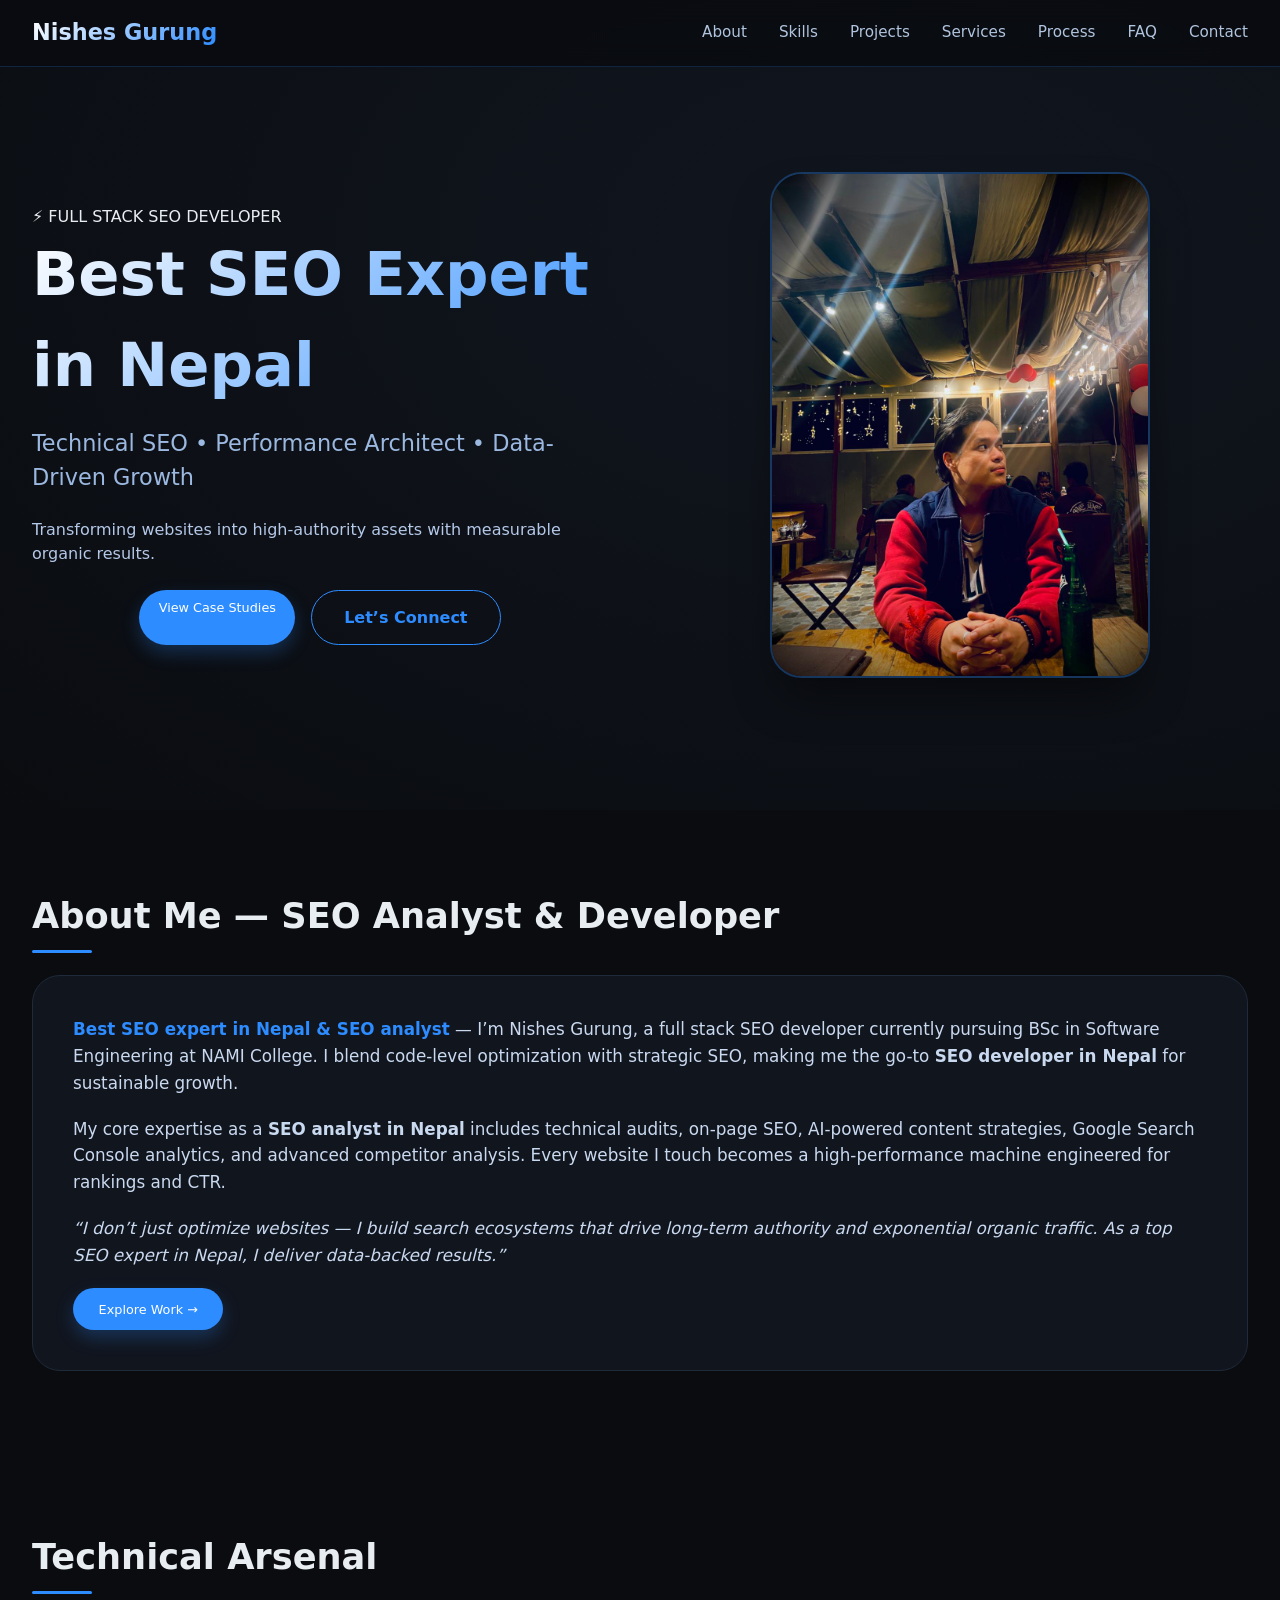
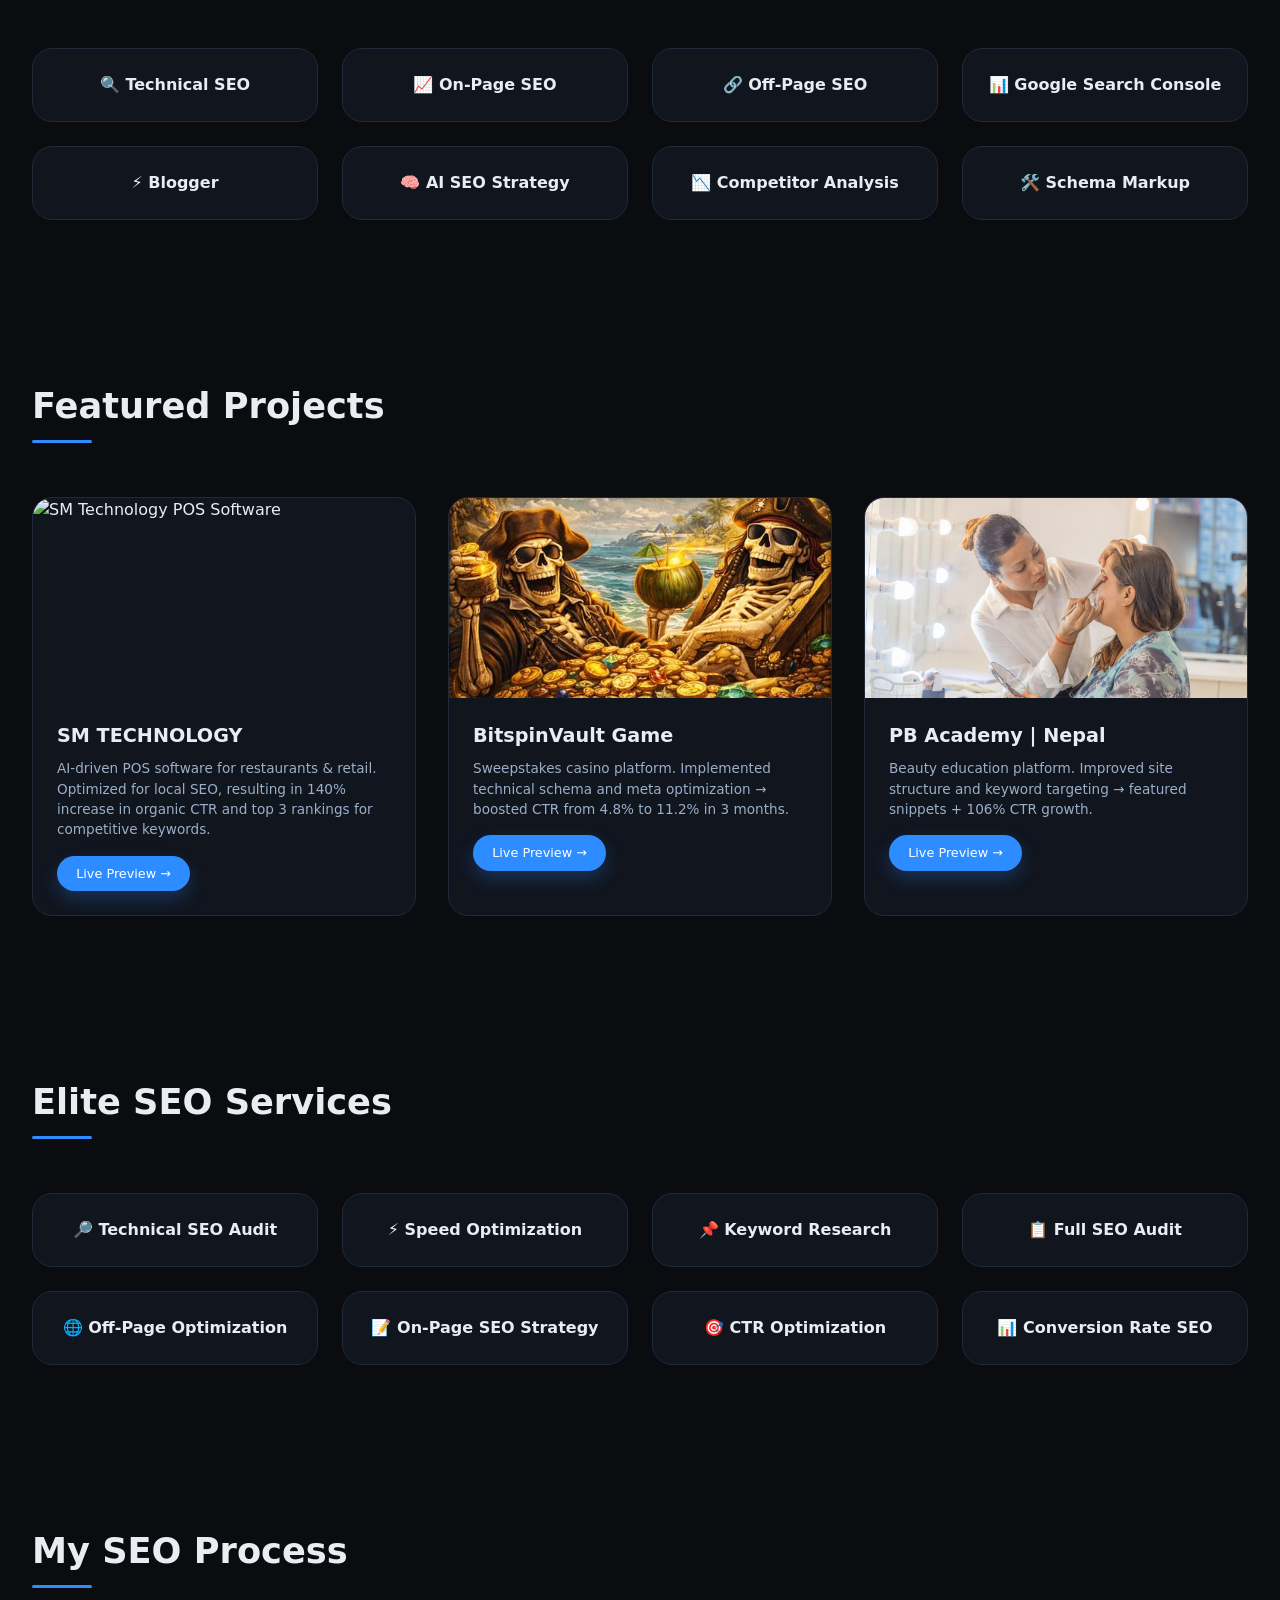
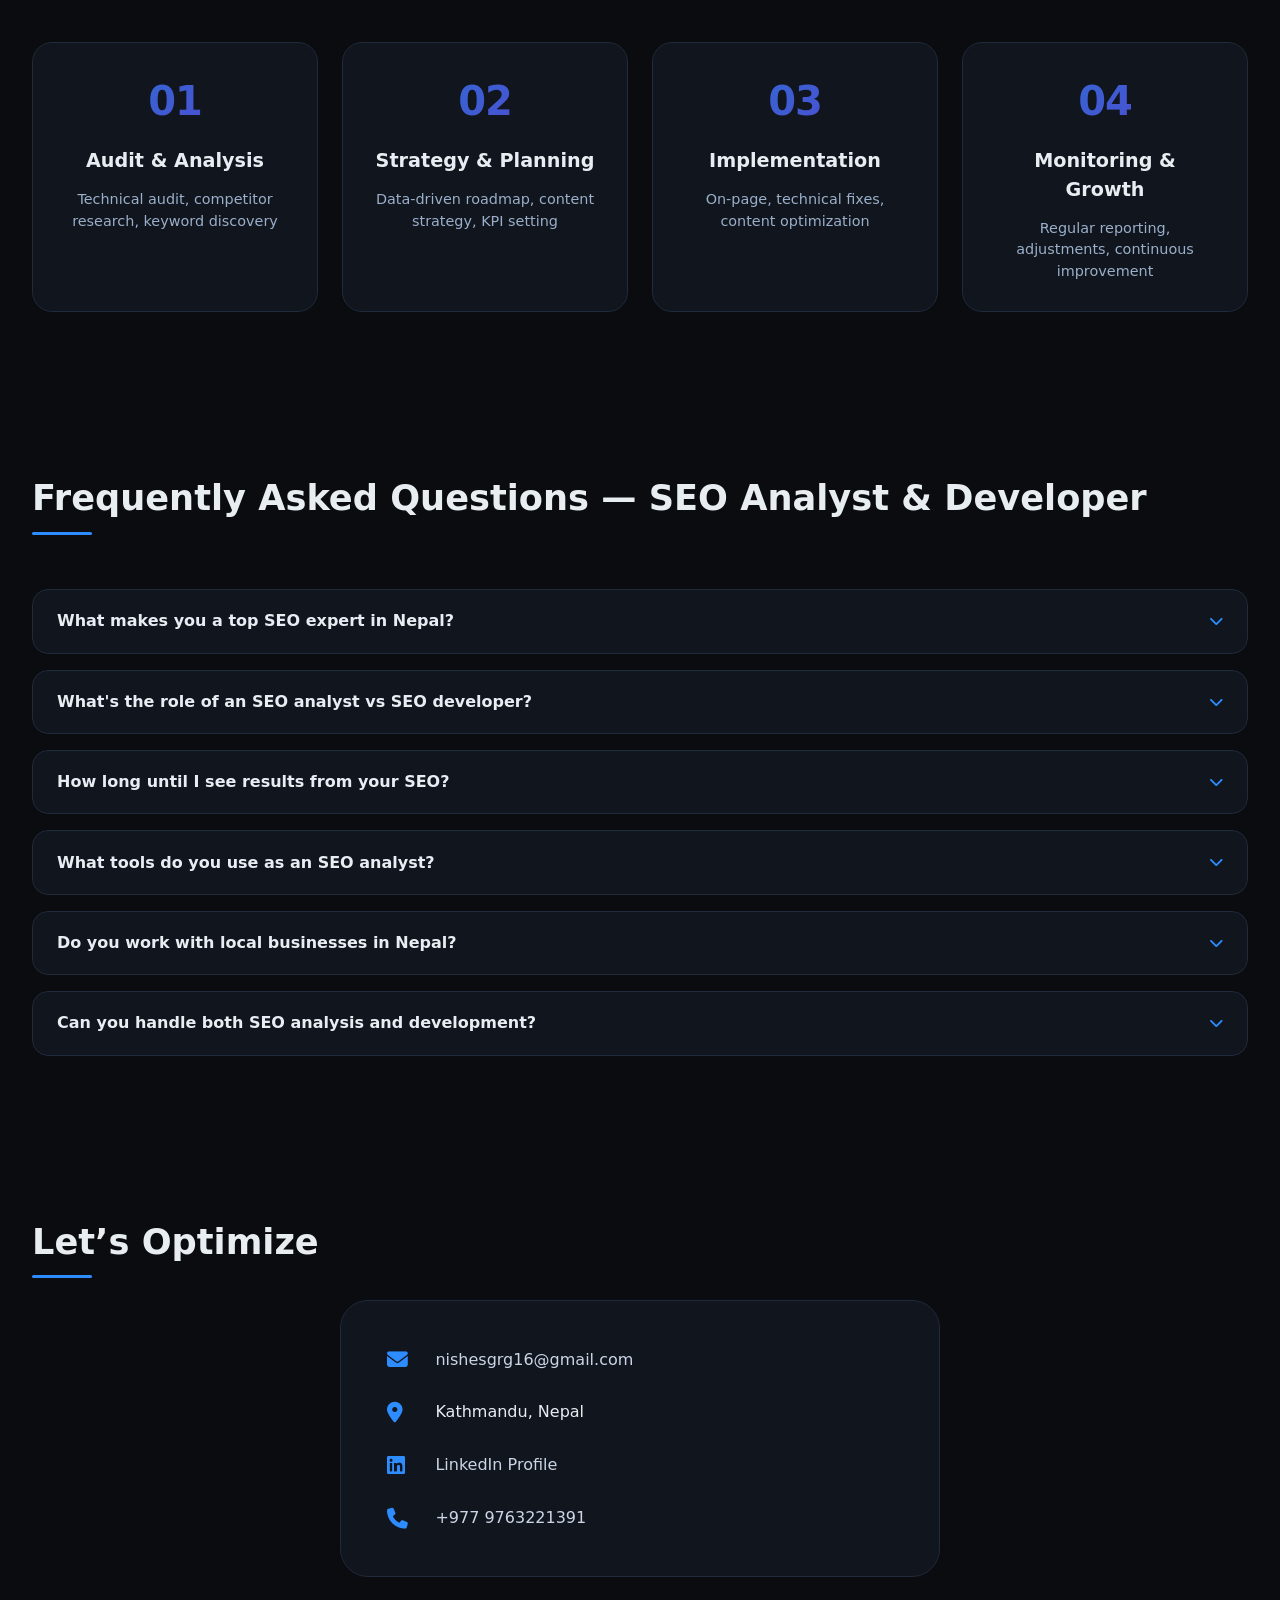
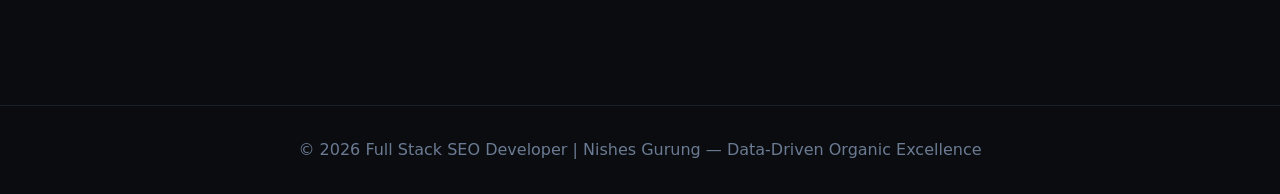
==== index.html @ c7048edd "changes done:" ====
<!DOCTYPE html>
<html lang="en">

<head>
    <meta charset="UTF-8">
    <meta name="viewport" content="width=device-width, initial-scale=1.0">

    <title>Full Stack SEO Developer | Portfolio</title>
    <meta name="description"
        content="Full Stack SEO Developer portfolio showcasing projects, SEO case studies, and web development skills.">
    <meta name="keywords"
        content="SEO developer, full stack developer, SEO portfolio, web developer Nepal, technical SEO">

    <!-- Open Graph -->
    <meta property="og:title" content="Full Stack SEO Developer Portfolio">
    <meta property="og:description" content="SEO optimized developer portfolio with projects and case studies">
    <meta property="og:type" content="website">
    <link rel="stylesheet" href="style.css">
    <link rel="stylesheet" href="https://cdnjs.cloudflare.com/ajax/libs/font-awesome/6.5.0/css/all.min.css">
    <script src="script.js"></script>

<body>

    <nav class="navbar">
        <div class="nav-container">
            <div class="nav-logo">
                <a href="#home">Nishes Gurung</a>
            </div>
            <div class="nav-menu">
                <a href="#about">About</a>
                <a href="#skills">Skills</a>
                <a href="#projects">Projects</a>
                <a href="#services">Services</a>
                <a href="#process">Process</a>
                <a href="#faq">FAQ</a>
                <a href="#contact">Contact</a>
            </div>
            <div class="nav-toggle">
                <i class="fas fa-bars"></i>
            </div>
        </div>
    </nav>

    <!-- Hero -->
    <section id="home" class="hero">
        <div class="hero-container">
            <div class="hero-content">
                <div class="hero-badge">⚡ FULL STACK SEO DEVELOPER</div>
                <h1>Best SEO Expert in Nepal</h1>
                <div class="highlight">Technical SEO • Performance Architect • Data-Driven Growth</div>
                <p style="max-width: 600px; margin: 1rem auto; color:#B4C8E8;">Transforming websites into high-authority
                    assets with measurable organic results.</p>
                <div class="btn-group">
                    <a href="#projects" class="btn-primary">View Case Studies</a>
                    <a href="#contact" class="btn-outline">Let’s Connect</a>
                </div>
            </div>
            <div class="hero-image">
                <img src="images/profile.jpeg" alt="Nishes Gurung - SEO Expert Nepal"
                    onerror="this.src='https://placehold.co/500x600/1E2A3A/2D8CFF?text=Nishes+Gurung&font=montserrat'">
            </div>
        </div>
    </section>

    <!-- About: strategic keyword placement -->
    <section id="about" class="section">
        <h2 class="section-title">About Me — SEO Analyst & Developer</h2>
        <div class="about-grid">
            <div class="about-text"><strong style="color:#2D8CFF;">Best SEO expert in Nepal & SEO analyst</strong> — I’m
                Nishes Gurung, a full stack SEO developer currently pursuing BSc in Software Engineering at NAMI
                College. I blend code-level optimization with strategic SEO, making me the go-to <strong>SEO developer
                    in Nepal</strong> for sustainable growth.</div>
            <div class="about-text">My core expertise as a <strong>SEO analyst in Nepal</strong> includes technical
                audits, on-page SEO, AI-powered content strategies, Google Search Console analytics, and advanced
                competitor analysis. Every website I touch becomes a high‑performance machine engineered for rankings
                and CTR.</div>
            <div class="about-text"><i>“I don’t just optimize websites — I build search ecosystems that drive long‑term
                    authority and exponential organic traffic. As a top SEO expert in Nepal, I deliver data-backed
                    results.”</i></div>
            <div><a href="#projects" class="btn-primary" style="padding:0.7rem 1.6rem;">Explore Work →</a></div>
        </div>
    </section>

    <!-- Skills -->
    <section id="skills" class="section">
        <h2 class="section-title">Technical Arsenal</h2>
        <div class="skills-grid">
            <div class="skill-card">🔍 Technical SEO</div>
            <div class="skill-card">📈 On-Page SEO</div>
            <div class="skill-card">🔗 Off-Page SEO</div>
            <div class="skill-card">📊 Google Search Console</div>
            <div class="skill-card">⚡ Blogger</div>
            <div class="skill-card">🧠 AI SEO Strategy</div>
            <div class="skill-card">📉 Competitor Analysis</div>
            <div class="skill-card">🛠️ Schema Markup</div>
        </div>
    </section>

    <!-- Projects -->
    <section id="projects" class="section">
        <h2 class="section-title">Featured Projects</h2>
        <div class="projects-grid">
            <div class="project-card">
                <div class="project-img">
                    <img src="images/smtech.jpg" alt="SM Technology POS Software">
                </div>
                <div class="project-content">
                    <h3>SM TECHNOLOGY</h3>
                    <p>AI-driven POS software for restaurants & retail. Optimized for local SEO, resulting in 140%
                        increase in organic CTR and top 3 rankings for competitive keywords.</p>
                    <a href="https://www.smtechme.com/" class="btn-primary"
                        style="padding:0.5rem 1.2rem; font-size:0.8rem;">Live Preview →</a>
                </div>
            </div>

            <div class="project-card">
                <div class="project-img">
                    <img src="images/bitspin.jpg" alt="BitspinVault Game Platform">
                </div>
                <div class="project-content">
                    <h3>BitspinVault Game</h3>
                    <p>Sweepstakes casino platform. Implemented technical schema and meta optimization → boosted CTR
                        from 4.8% to 11.2% in 3 months.</p>
                    <a href="https://www.bitspinvault.com/" class="btn-primary"
                        style="padding:0.5rem 1.2rem; font-size:0.8rem;">Live Preview →</a>
                </div>
            </div>

            <div class="project-card">
                <div class="project-img">
                    <img src="images/pbacademy.jpg" alt="PB Academy Nepal">
                </div>
                <div class="project-content">
                    <h3>PB Academy | Nepal</h3>
                    <p>Beauty education platform. Improved site structure and keyword targeting → featured snippets +
                        106% CTR growth.</p>
                    <a href="https://pbacademy.com.np/" class="btn-primary" style="padding:0.5rem 1.2rem; font-size:0.8rem;">Live Preview →</a>
                </div>
            </div>
        </div>
    </section>

    <!-- Services -->
    <section id="services" class="section">
        <h2 class="section-title">Elite SEO Services</h2>
        <div class="services-grid">
            <div class="service-card">🔎 Technical SEO Audit</div>
            <div class="service-card">⚡ Speed Optimization</div>
            <div class="service-card">📌 Keyword Research</div>
            <div class="service-card">📋 Full SEO Audit</div>
            <div class="service-card">🌐 Off-Page Optimization</div>
            <div class="service-card">📝 On-Page SEO Strategy</div>
            <div class="service-card">🎯 CTR Optimization</div>
            <div class="service-card">📊 Conversion Rate SEO</div>
        </div>
    </section>

    <!-- ========== CTR SECTION (Professional Highlight) ========== -->
    <section id="process" class="section">
        <h2 class="section-title">My SEO Process</h2>
        <div class="process-steps">
            <div class="step">
                <div class="step-number">01</div>
                <h3>Audit & Analysis</h3>
                <p>Technical audit, competitor research, keyword discovery</p>
            </div>
            <div class="step">
                <div class="step-number">02</div>
                <h3>Strategy & Planning</h3>
                <p>Data-driven roadmap, content strategy, KPI setting</p>
            </div>
            <div class="step">
                <div class="step-number">03</div>
                <h3>Implementation</h3>
                <p>On-page, technical fixes, content optimization</p>
            </div>
            <div class="step">
                <div class="step-number">04</div>
                <h3>Monitoring & Growth</h3>
                <p>Regular reporting, adjustments, continuous improvement</p>
            </div>
        </div>
    </section>
    <section id="faq" class="section">
        <h2 class="section-title">Frequently Asked Questions — SEO Analyst & Developer</h2>
        <div class="faq-grid" id="faqContainer">
            <div class="faq-item">
                <div class="faq-question"><span>What makes you a top SEO expert in Nepal?</span><i
                        class="fas fa-chevron-down"></i></div>
                <div class="faq-answer">
                    <p>I combine technical SEO, data analytics, and full-stack development. As both an <strong>SEO
                            analyst in Nepal</strong> and an <strong>SEO developer in Nepal</strong>, I deliver
                        sustainable organic growth, not just quick fixes. My case studies prove real CTR and ranking
                        improvements.</p>
                </div>
            </div>
            <div class="faq-item">
                <div class="faq-question"><span>What's the role of an SEO analyst vs SEO developer?</span><i
                        class="fas fa-chevron-down"></i></div>
                <div class="faq-answer">
                    <p>An <strong>SEO analyst in Nepal</strong> focuses on data, audits, keyword research, and
                        competitor insights. An <strong>SEO developer in Nepal</strong> implements technical changes,
                        schema, site speed fixes, and structured data. I excel at both roles, ensuring seamless
                        integration.</p>
                </div>
            </div>
            <div class="faq-item">
                <div class="faq-question"><span>How long until I see results from your SEO?</span><i
                        class="fas fa-chevron-down"></i></div>
                <div class="faq-answer">
                    <p>Initial improvements within 3-6 months, significant ROI in 6-12 months. As a top SEO expert in
                        Nepal, I focus on long-term authority building and algorithm-proof strategies.</p>
                </div>
            </div>
            <div class="faq-item">
                <div class="faq-question"><span>What tools do you use as an SEO analyst?</span><i
                        class="fas fa-chevron-down"></i></div>
                <div class="faq-answer">
                    <p>Google Search Console, GA4, SEMrush, Ahrefs, Screaming Frog, Lighthouse, and custom Python
                        scripts for deep data analysis — everything expected from a professional <strong>SEO analyst in
                            Nepal</strong>.</p>
                </div>
            </div>
            <div class="faq-item">
                <div class="faq-question"><span>Do you work with local businesses in Nepal?</span><i
                        class="fas fa-chevron-down"></i></div>
                <div class="faq-answer">
                    <p>Yes! I help Nepali businesses dominate local search results — from Google Business Profiles to
                        Nepali-language keywords. That's why I'm known as a <strong>top SEO expert in Nepal</strong> for
                        local SEO.</p>
                </div>
            </div>
            <div class="faq-item">
                <div class="faq-question"><span>Can you handle both SEO analysis and development?</span><i
                        class="fas fa-chevron-down"></i></div>
                <div class="faq-answer">
                    <p>Absolutely. I’m a full stack <strong>SEO developer in Nepal</strong> meaning I can audit, plan,
                        and also implement code-level fixes (JavaScript, meta tags, structured data, performance
                        tuning).</p>
                </div>
            </div>
        </div>
    </section>


    <!-- Contact -->
    <section id="contact" class="section">
        <h2 class="section-title">Let’s Optimize</h2>
        <div class="contact-card">
            <div class="contact-item">
                <i class="fa-solid fa-envelope"></i>
                <a href="mailto:nishesgrg16@gmail.com">nishesgrg16@gmail.com</a>
            </div>
            <div class="contact-item">
                <i class="fa-solid fa-location-dot"></i>
                <span>Kathmandu, Nepal</span>
            </div>
            <div class="contact-item">
                <i class="fa-brands fa-linkedin"></i>
                <a href="https://www.linkedin.com/in/nishes-gurung-a7381b327/" target="_blank">LinkedIn Profile</a>
            </div>
            <div class="contact-item">
                <i class="fa-solid fa-phone"></i>
                <a href="tel:+977XXXXXXXXX">+977 9763221391</a>
            </div>
        </div>
    </section>

    <footer>
        <p>© 2026 Full Stack SEO Developer | Nishes Gurung — Data-Driven Organic Excellence</p>
    </footer>

</body>

</html>
---- style.css ----
* {
            margin: 0;
            padding: 0;
            box-sizing: border-box;
        }

        body {
            font-family: 'Inter', system-ui, -apple-system, 'Segoe UI', Roboto, Helvetica, Arial, sans-serif;
            background: #0A0C10;
            color: #E8EDF2;
            line-height: 1.5;
            scroll-behavior: smooth;
        }

        /* Import Google Font */
        @import url('https://fonts.googleapis.com/css2?family=Inter:opsz,wght@14..32,300;14..32,400;14..32,600;14..32,700;14..32,800&display=swap');

        /* Custom Scrollbar */
        ::-webkit-scrollbar {
            width: 8px;
        }
        ::-webkit-scrollbar-track {
            background: #1A1E26;
        }
        ::-webkit-scrollbar-thumb {
            background: #2D8CFF;
            border-radius: 10px;
        }

      /* Navbar Styles */
.navbar {
    position: fixed;
    top: 0;
    width: 100%;
    background: rgba(10, 12, 16, 0.95);
    backdrop-filter: blur(12px);
    z-index: 1000;
    border-bottom: 1px solid rgba(45, 140, 255, 0.2);
    padding: 1rem 2rem;
}

.nav-container {
    max-width: 1280px;
    margin: 0 auto;
    display: flex;
    justify-content: space-between;
    align-items: center;
}

/* Logo / Name on Left */
.nav-logo a {
    font-size: 1.4rem;
    font-weight: 700;
    color: #fff;
    text-decoration: none;
    background: linear-gradient(135deg, #FFFFFF, #2D8CFF);
    -webkit-background-clip: text;
    background-clip: text;
    color: transparent;
    transition: 0.3s;
}

.nav-logo a:hover {
    opacity: 0.8;
}

/* Navigation Links on Right */
.nav-menu {
    display: flex;
    gap: 2rem;
    align-items: center;
}

.nav-menu a {
    color: #B0C4DE;
    text-decoration: none;
    font-weight: 500;
    font-size: 0.95rem;
    transition: 0.3s;
}

.nav-menu a:hover {
    color: #2D8CFF;
}

/* Mobile Menu Button (Hidden on Desktop) */
.nav-toggle {
    display: none;
    font-size: 1.5rem;
    color: #fff;
    cursor: pointer;
}

/* Responsive - Mobile View */
@media (max-width: 768px) {
    .nav-menu {
        position: fixed;
        top: 70px;
        left: -100%;
        width: 100%;
        height: calc(100vh - 70px);
        background: rgba(10, 12, 16, 0.98);
        backdrop-filter: blur(12px);
        flex-direction: column;
        padding: 2rem;
        gap: 1.5rem;
        transition: left 0.3s ease;
        z-index: 999;
    }
    
    .nav-menu.active {
        left: 0;
    }
    
    .nav-toggle {
        display: block;
    }
    
    .navbar {
        padding: 0.8rem 1.5rem;
    }
    
    .nav-logo a {
        font-size: 1.2rem;
    }
}

@media (max-width: 480px) {
    .nav-menu a {
        font-size: 1rem;
    }
}

.hero {
    min-height: 90vh;
    display: flex;
    align-items: center;
    justify-content: center;
    background: radial-gradient(ellipse at 70% 30%, #11161f, #0A0C10);
    position: relative;
    padding: 120px 2rem 80px;
}

.hero-container {
    max-width: 1280px;
    width: 100%;
    margin: 0 auto;
    display: flex;
    align-items: center;
    justify-content: space-between;
    gap: 4rem;
    flex-wrap: wrap;
}

.hero-content {
    flex: 1;
    min-width: 280px;
    text-align: left;
}

.hero-content h1 {
    font-size: 3.8rem;
    font-weight: 800;
    background: linear-gradient(135deg, #FFFFFF, #2D8CFF);
    -webkit-background-clip: text;
    background-clip: text;
    color: transparent;
    margin-bottom: 1rem;
    text-align: left;
}

.hero-content .highlight {
    font-size: 1.4rem;
    color: #9BB8E0;
    margin-bottom: 1.5rem;
    text-align: left;
}

.hero-content p {
    text-align: left;
    margin-left: 0 !important;
}

.btn-group {
    display: flex;
    gap: 1rem;
    justify-content: flex-start;
    flex-wrap: wrap;
    margin-top: 1.5rem;
}

.hero-image {
    flex: 1;
    min-width: 280px;
    display: flex;
    justify-content: center;
    align-items: center;
}

.hero-image img {
    width: 100%;
    max-width: 380px;
    height: auto;
    border-radius: 32px;
    object-fit: cover;
    box-shadow: 0 25px 45px -12px rgba(0,0,0,0.5);
    border: 2px solid rgba(45, 140, 255, 0.3);
    transition: transform 0.3s ease, box-shadow 0.3s ease;
}

.hero-image img:hover {
    transform: scale(1.02);
    box-shadow: 0 30px 55px -15px rgba(45, 140, 255, 0.3);
    border-color: rgba(45, 140, 255, 0.6);
}

/* Responsive */
@media (max-width: 900px) {
    .hero-container {
        flex-direction: column;
        text-align: center;
        gap: 2rem;
    }
    
    .hero-content h1,
    .hero-content .highlight,
    .hero-content p,
    .btn-group {
        text-align: center;
        justify-content: center;
    }
    
    .hero-content p {
        margin-left: auto !important;
        margin-right: auto !important;
    }
    
    .hero-image img {
        max-width: 280px;
    }
}

@media (max-width: 480px) {
    .hero-content h1 {
        font-size: 2.4rem;
    }
    
    .hero-content .highlight {
        font-size: 1.1rem;
    }
    
    .hero {
        padding: 100px 1rem 60px;
    }
}

        .btn-group {
            display: flex;
            gap: 1rem;
            justify-content: center;
            flex-wrap: wrap;
            margin-top: 1.5rem;
        }

        .btn-primary {
            background: #2D8CFF;
            color: white;
            padding: 0.9rem 2rem;
            border-radius: 40px;
            text-decoration: none;
            font-weight: 600;
            transition: all 0.3s;
            box-shadow: 0 8px 18px rgba(45, 140, 255, 0.25);
        }

        .btn-primary:hover {
            background: #1a6ed9;
            transform: translateY(-3px);
        }

        .btn-outline {
            border: 1.5px solid #2D8CFF;
            color: #2D8CFF;
            padding: 0.9rem 2rem;
            border-radius: 40px;
            text-decoration: none;
            font-weight: 600;
            transition: 0.3s;
            background: transparent;
        }

        .btn-outline:hover {
            background: rgba(45, 140, 255, 0.1);
            transform: translateY(-2px);
        }

        /* Section Styles */
        .section {
            padding: 5rem 2rem;
            max-width: 1280px;
            margin: 0 auto;
        }

        .section-title {
            font-size: 2.2rem;
            font-weight: 700;
            margin-bottom: 2rem;
            position: relative;
            display: inline-block;
        }
        .section-title:after {
            content: '';
            position: absolute;
            bottom: -10px;
            left: 0;
            width: 60px;
            height: 3px;
            background: #2D8CFF;
            border-radius: 4px;
        }

        .about-grid {
            display: flex;
            flex-direction: column;
            gap: 1.2rem;
            background: #11151E;
            border-radius: 28px;
            padding: 2.5rem;
            border: 1px solid #1F2A3A;
        }

        .about-text {
            font-size: 1.05rem;
            line-height: 1.6;
            color: #C9D9F0;
        }

        /* Skills & Services Grid */
        .skills-grid, .services-grid {
            display: grid;
            grid-template-columns: repeat(auto-fit, minmax(250px, 1fr));
            gap: 1.5rem;
            margin-top: 2rem;
        }

        .skill-card, .service-card {
            background: #11151E;
            padding: 1.5rem;
            border-radius: 20px;
            text-align: center;
            font-weight: 600;
            border: 1px solid #1F2A3A;
            transition: all 0.25s;
            backdrop-filter: blur(4px);
        }

        .skill-card:hover, .service-card:hover {
            border-color: #2D8CFF;
            transform: translateY(-5px);
            background: #161C28;
        }

        /* Projects */
        .projects-grid {
            display: grid;
            grid-template-columns: repeat(auto-fit, minmax(300px, 1fr));
            gap: 2rem;
            margin-top: 2rem;
        }

       .project-card {
    background: #11151E;
    border-radius: 20px;
    overflow: hidden;
    transition: 0.3s;
    border: 1px solid #1F2A3A;
}

.project-card:hover {
    transform: translateY(-5px);
    border-color: #2D8CFF;
}

.project-img {
    width: 100%;
    height: 200px;
    overflow: hidden;
}

.project-img img {
    width: 100%;
    height: 100%;
    object-fit: cover;
    transition: transform 0.3s ease;
}

.project-card:hover .project-img img {
    transform: scale(1.05);
}

.project-content {
    padding: 1.5rem;
}

.project-content h3 {
    font-size: 1.2rem;
    margin-bottom: 0.5rem;
    color: #E8EDF2;
}

.project-content p {
    color: #9AAFC9;
    font-size: 0.85rem;
    line-height: 1.5;
    margin-bottom: 1rem;
}

.btn-primary {
    display: inline-block;
    background: #2D8CFF;
    color: white;
    padding: 0.5rem 1.2rem;
    border-radius: 30px;
    text-decoration: none;
    font-size: 0.8rem;
    font-weight: 500;
    transition: 0.3s;
}

.btn-primary:hover {
    background: #1a6ed9;
    transform: translateX(3px);
}
/* SEO Process Section */
.process-steps {
    display: grid;
    grid-template-columns: repeat(auto-fit, minmax(240px, 1fr));
    gap: 1.5rem;
    margin-top: 2rem;
}

.step {
    background: #11151E;
    border-radius: 20px;
    padding: 1.8rem;
    text-align: center;
    border: 1px solid #1F2A3A;
    transition: all 0.3s ease;
    position: relative;
    overflow: hidden;
}

.step:hover {
    transform: translateY(-5px);
    border-color: #2D8CFF;
    box-shadow: 0 10px 25px -5px rgba(45, 140, 255, 0.2);
}

.step-number {
    font-size: 2.5rem;
    font-weight: 800;
    background: linear-gradient(135deg, #2D8CFF, #6B4EFF);
    -webkit-background-clip: text;
    background-clip: text;
    color: transparent;
    opacity: 0.8;
    margin-bottom: 1rem;
    letter-spacing: -1px;
}

.step h3 {
    font-size: 1.2rem;
    margin-bottom: 0.8rem;
    color: #E8EDF2;
}

.step p {
    font-size: 0.9rem;
    color: #9AAFC9;
    line-height: 1.5;
}

/* Optional: Add connecting line effect between steps */
@media (min-width: 768px) {
    .process-steps {
        position: relative;
    }
    
    .step {
        position: relative;
    }
    
    .step:not(:last-child)::after {
        content: "→";
        position: absolute;
        right: -1.2rem;
        top: 50%;
        transform: translateY(-50%);
        color: #2D8CFF;
        font-size: 1.2rem;
        opacity: 0.5;
    }
}

/* Responsive */
@media (max-width: 768px) {
    .step {
        padding: 1.3rem;
    }
    
    .step-number {
        font-size: 2rem;
    }
    
    .step:not(:last-child)::after {
        display: none;
    }
}

        .campaign-list {
            display: flex;
            flex-direction: column;
            gap: 0.8rem;
        }

        .campaign-row {
            display: flex;
            justify-content: space-between;
            flex-wrap: wrap;
            padding: 0.8rem 0;
            border-bottom: 1px dashed #1F2A3A;
        }

        .trend-up {
            color: #2ECC71;
            font-weight: 600;
        }

        /* Contact */
        .contact-card {
            background: #11151E;
            border-radius: 28px;
            padding: 2rem;
            max-width: 600px;
            margin: 0 auto;
            border: 1px solid #1F2A3A;
        }

        .contact-item {
            display: flex;
            align-items: center;
            gap: 1rem;
            padding: 0.9rem;
            border-radius: 16px;
            transition: 0.2s;
        }

        .contact-item:hover {
            background: #1A212E;
        }

        .contact-item i {
            width: 32px;
            font-size: 1.3rem;
            color: #2D8CFF;
        }

        .contact-item a {
            color: #CBD5E6;
            text-decoration: none;
        }

        .contact-item a:hover {
            color: #2D8CFF;
        }

        footer {
            text-align: center;
            padding: 2rem;
            border-top: 1px solid #1A212E;
            margin-top: 3rem;
            color: #6B7B93;
        }

        @media (max-width: 768px) {
            .hero-content h1 {
                font-size: 2.4rem;
            }
            .section-title {
                font-size: 1.8rem;
            }
            .stat-number {
                font-size: 2rem;
            }
            .navbar {
                padding: 0.8rem;
            }
            .nav-container {
                gap: 1.2rem;
            }
        }
    


/* FAQ Section */
.faq-grid {
    display: flex;
    flex-direction: column;
    gap: 1rem;
    margin-top: 2rem;
}

.faq-item {
    background: #11151E;
    border-radius: 16px;
    border: 1px solid #1F2A3A;
    overflow: hidden;
    transition: all 0.3s ease;
}

.faq-item:hover {
    border-color: #2D8CFF;
}

.faq-question {
    display: flex;
    justify-content: space-between;
    align-items: center;
    padding: 1.2rem 1.5rem;
    cursor: pointer;
    font-weight: 600;
    color: #E8EDF2;
    transition: 0.2s;
    user-select: none;
}

.faq-question:hover {
    color: #2D8CFF;
}

.faq-question i {
    color: #2D8CFF;
    transition: transform 0.3s ease;
    font-size: 0.9rem;
}

.faq-item.active .faq-question i {
    transform: rotate(180deg);
}

.faq-answer {
    max-height: 0;
    overflow: hidden;
    transition: max-height 0.4s ease-out;
    padding: 0 1.5rem;
}

.faq-item.active .faq-answer {
    max-height: 300px;
    padding: 0 1.5rem 1.2rem 1.5rem;
}

.faq-answer p {
    color: #9AAFC9;
    line-height: 1.6;
    font-size: 0.9rem;
    margin: 0;
}

/* Responsive */
@media (max-width: 768px) {
    .faq-question {
        padding: 1rem;
        font-size: 0.9rem;
    }
    
    .faq-answer p {
        font-size: 0.85rem;
    }
}
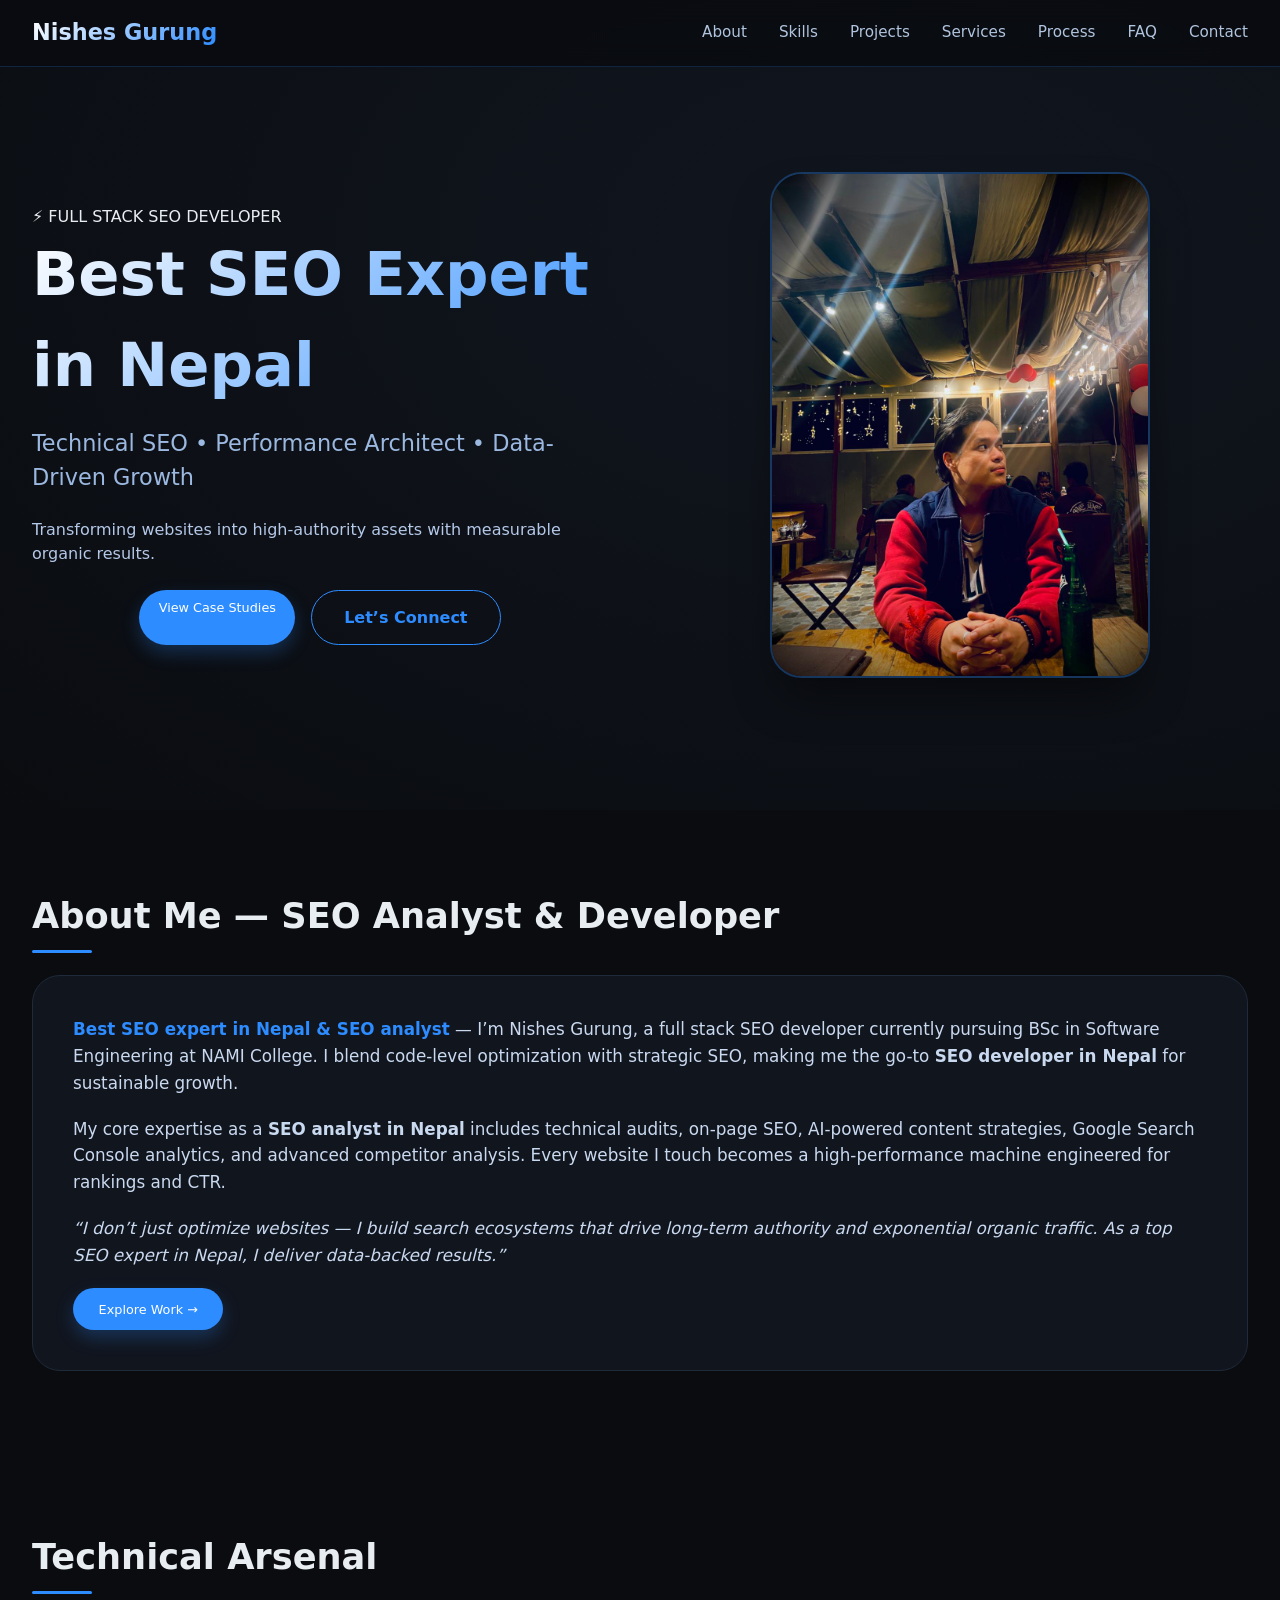
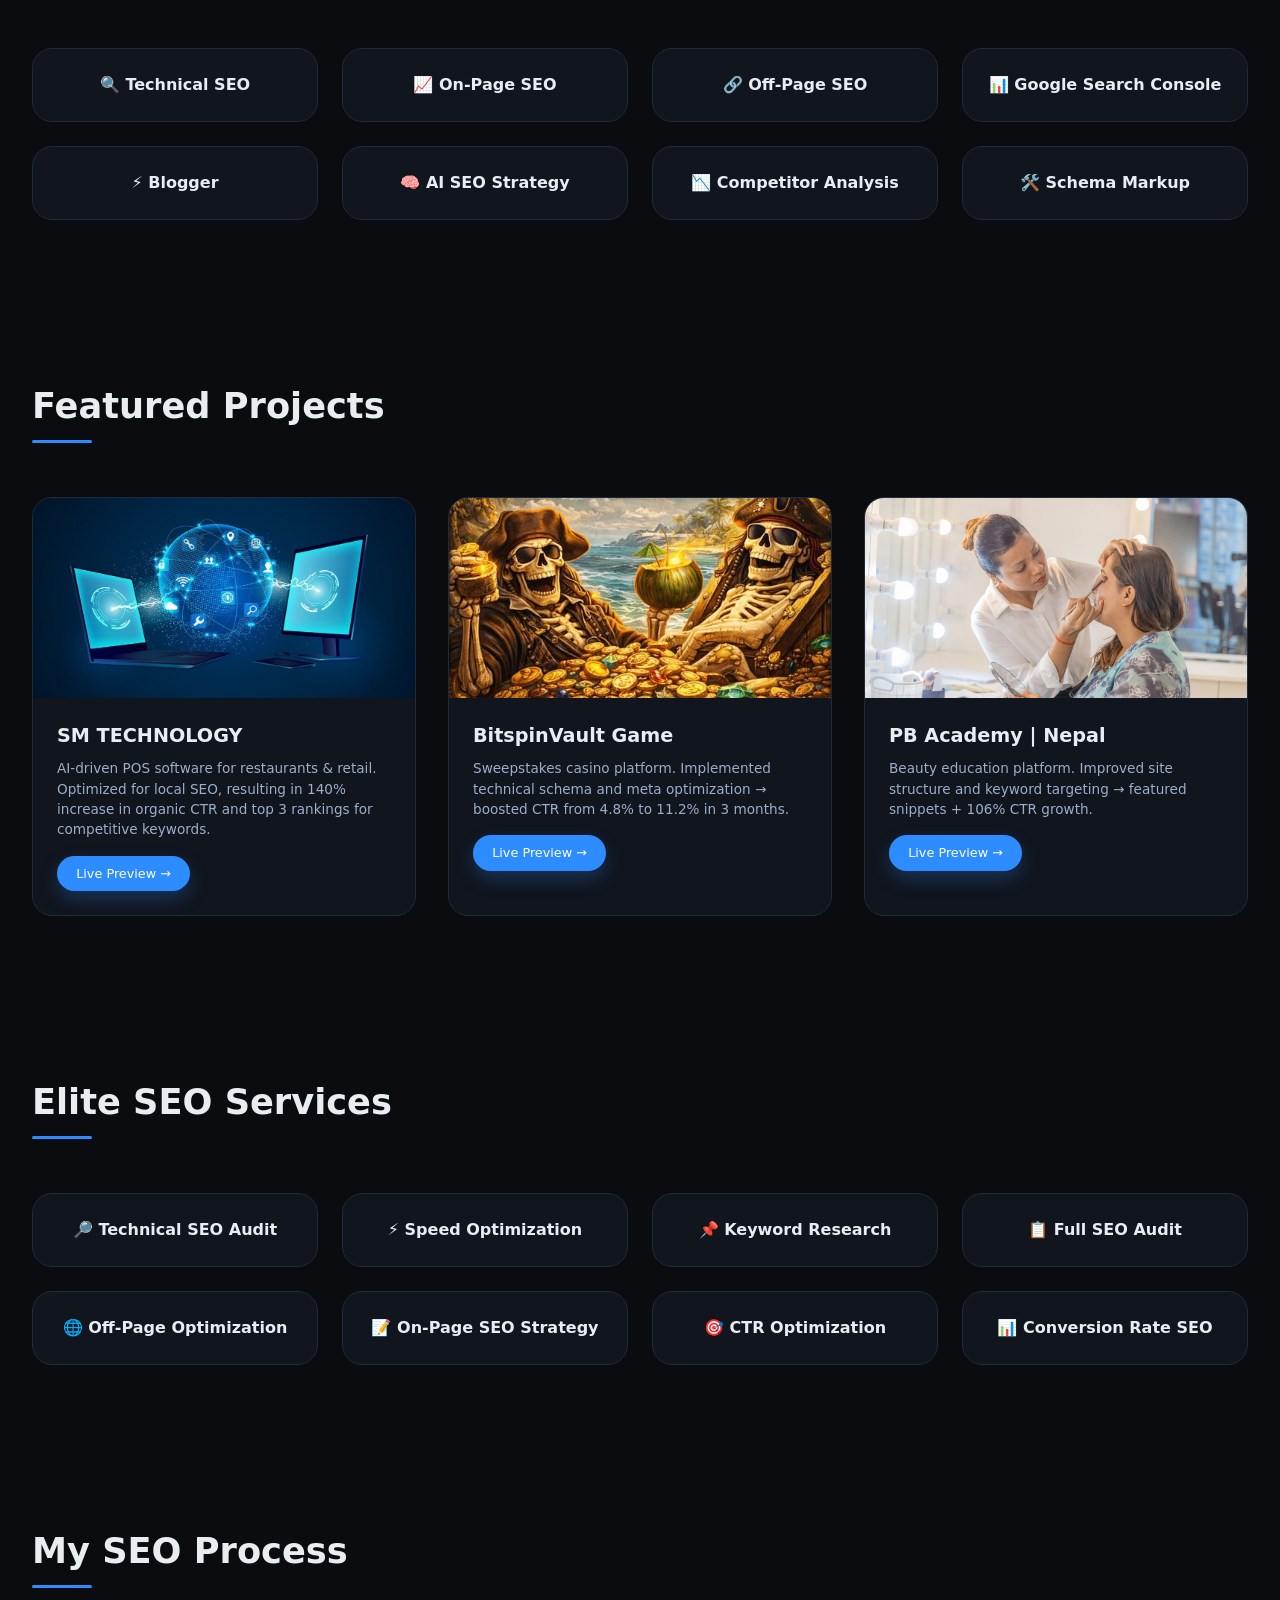
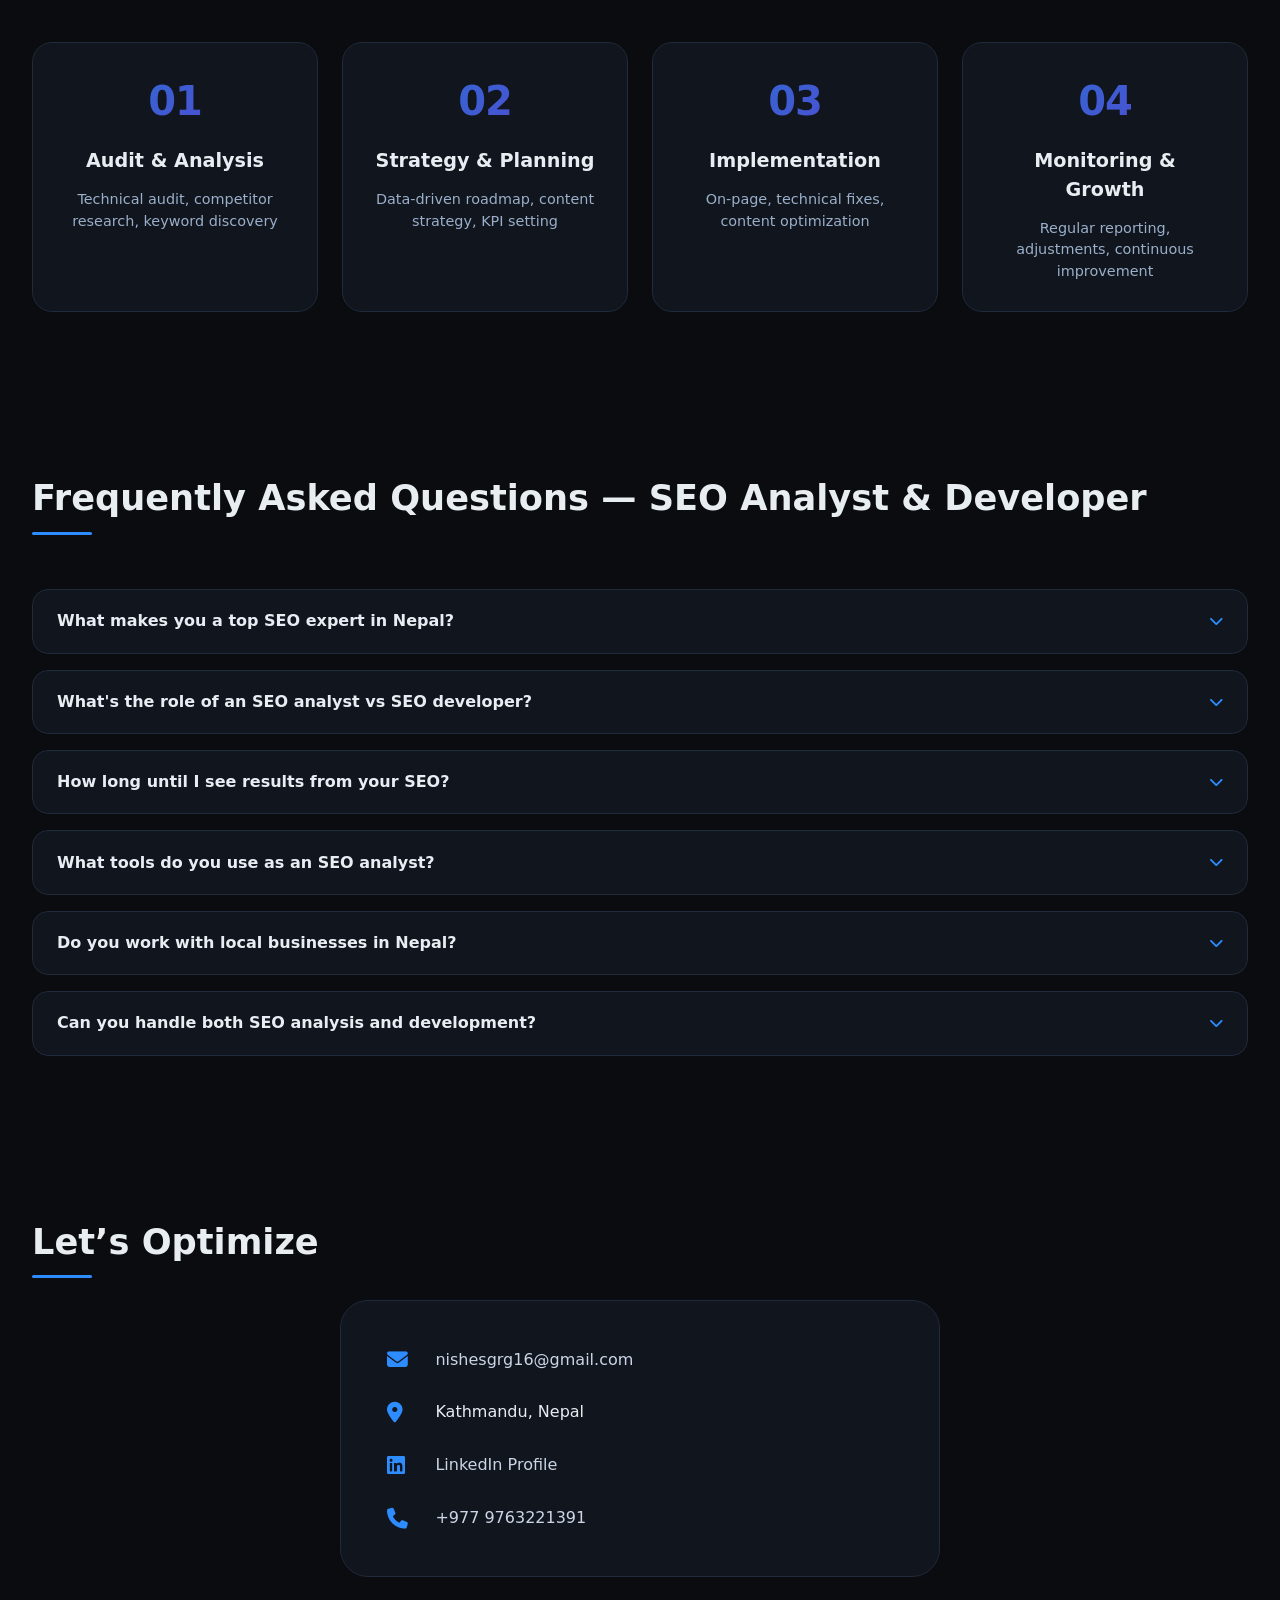
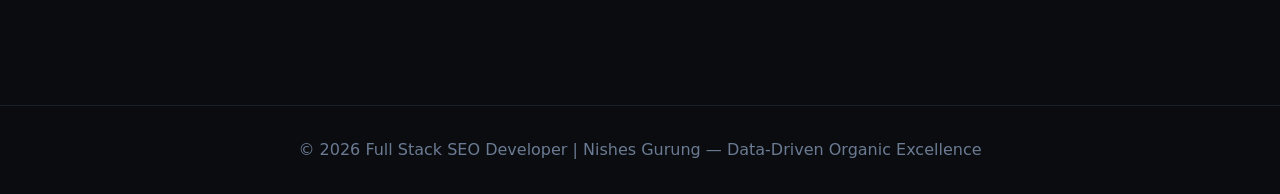
==== commit 3692a336: "done" ====
--- a/index.html
+++ b/index.html
@@ -102,7 +102,7 @@
         <div class="projects-grid">
             <div class="project-card">
                 <div class="project-img">
-                    <img src="images/smtech.jpg" alt="SM Technology POS Software">
+                    <img src="images/smTech.jpg" alt="SM Technology POS Software">
                 </div>
                 <div class="project-content">
                     <h3>SM TECHNOLOGY</h3>
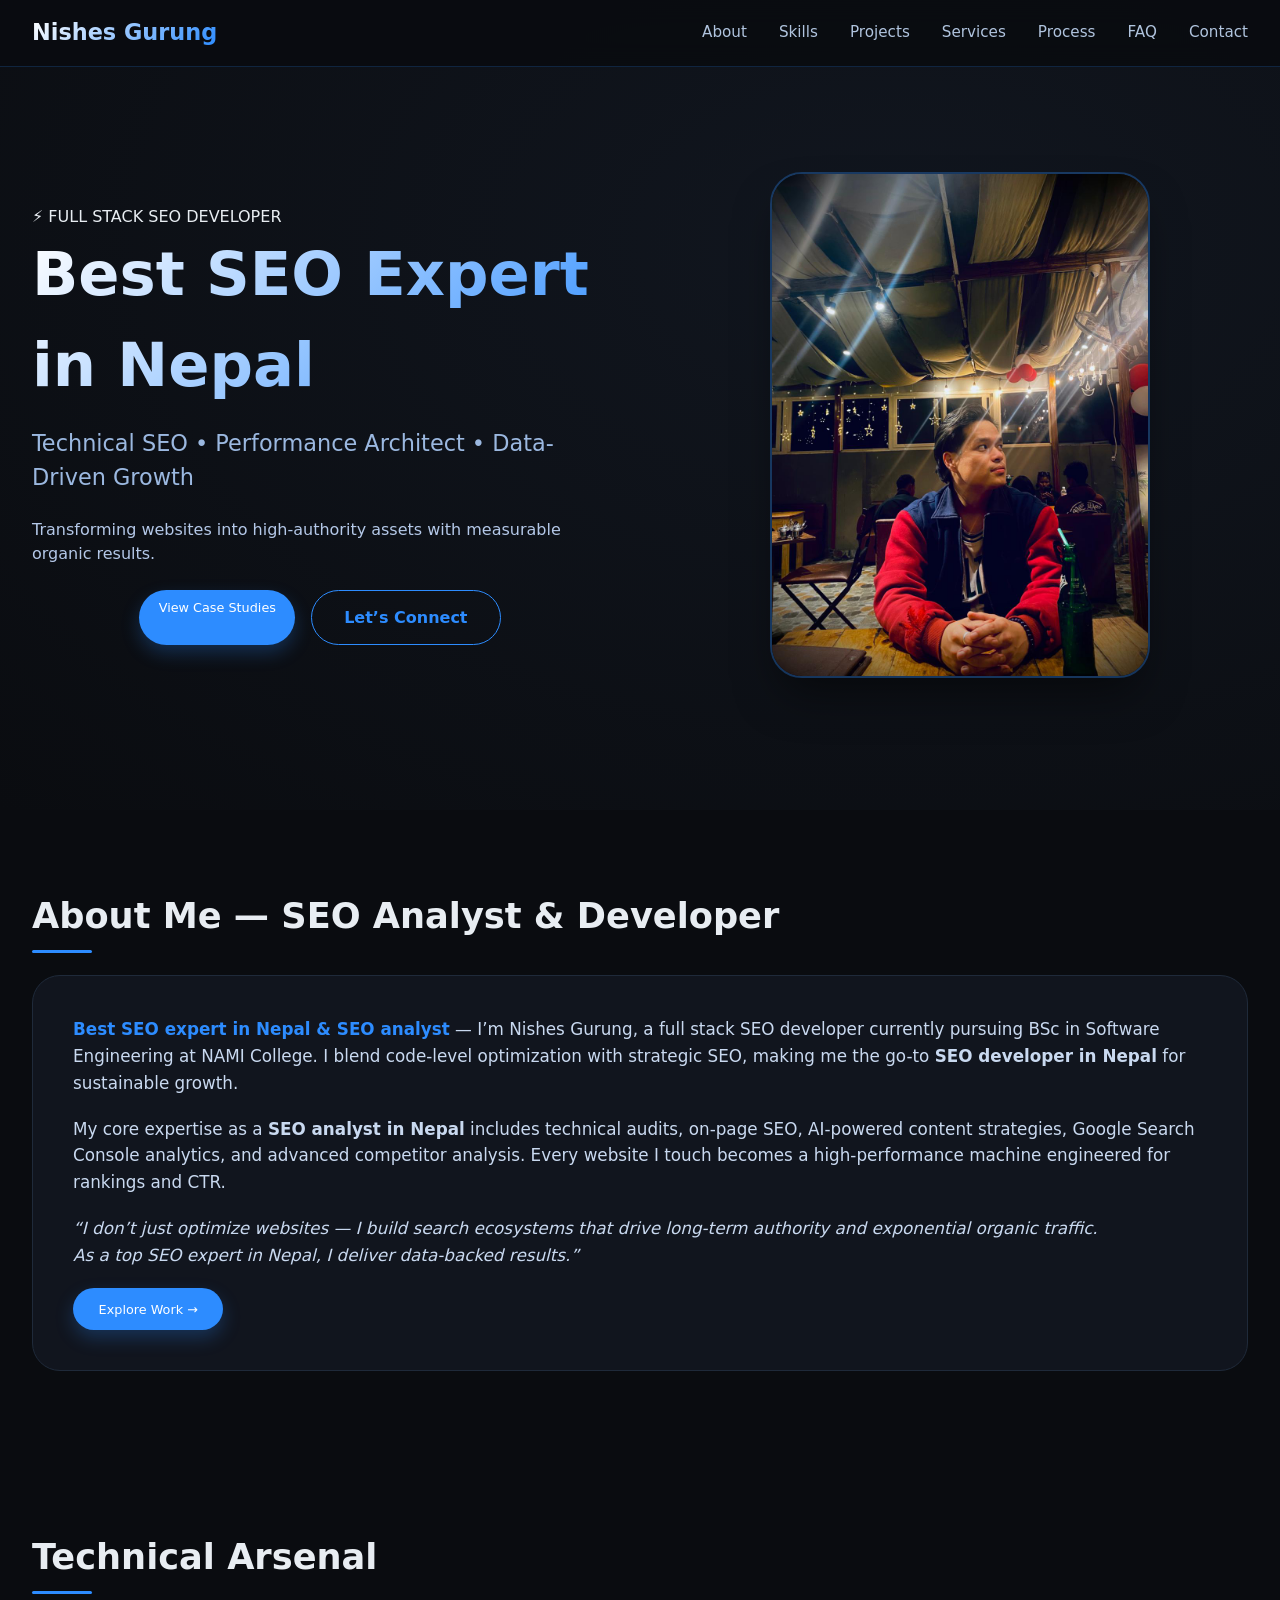
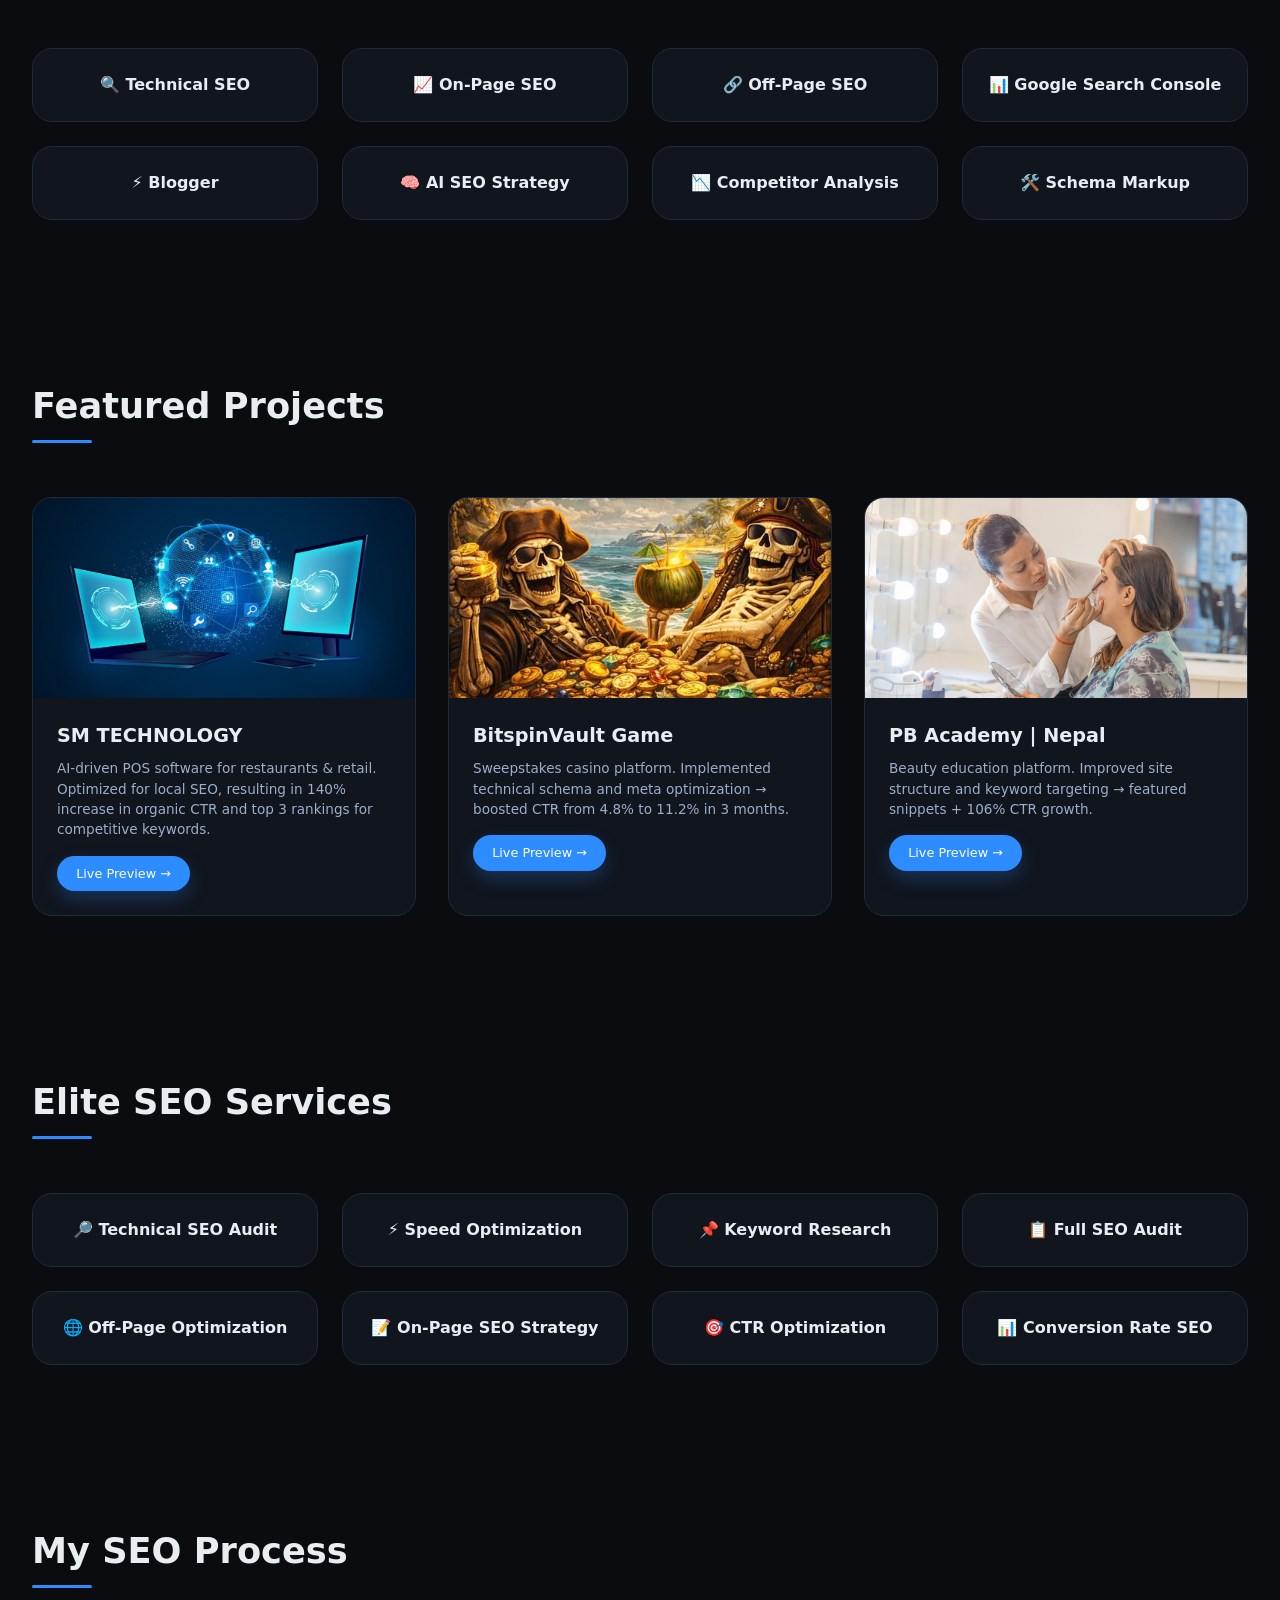
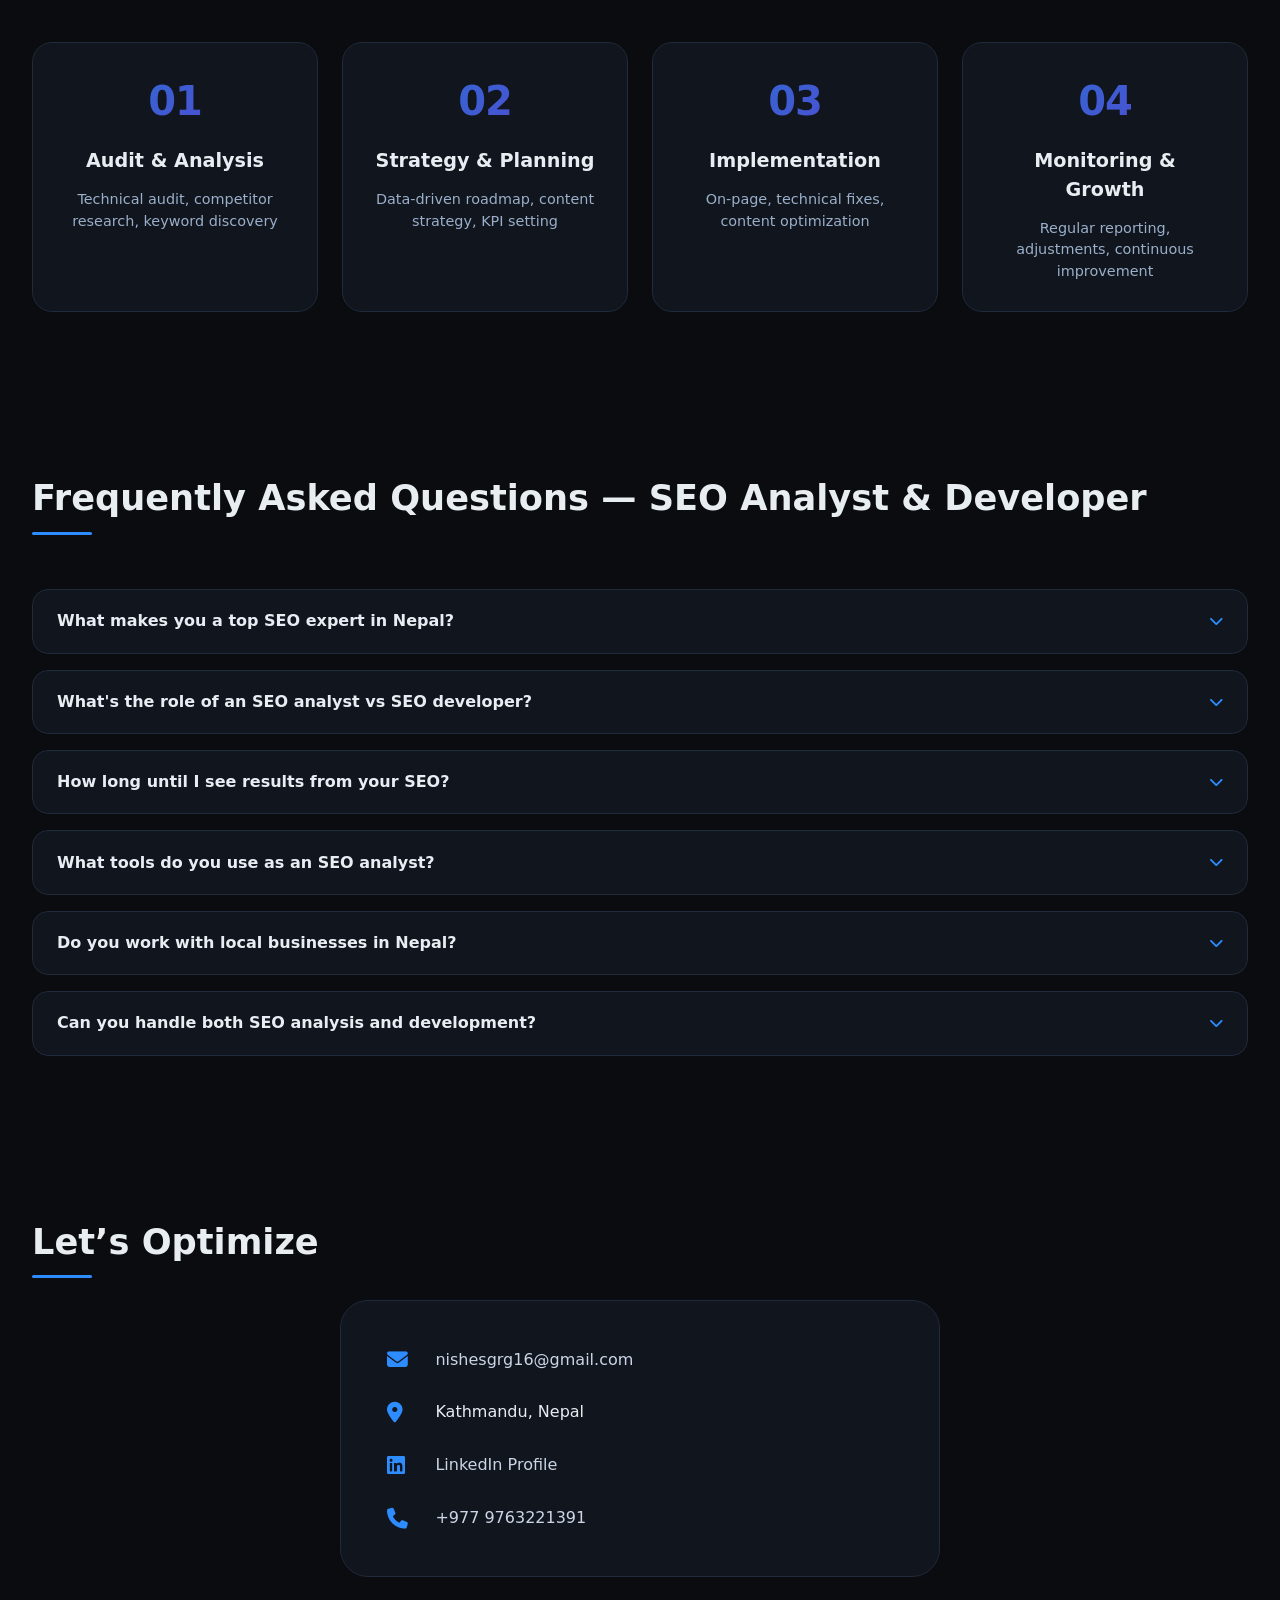
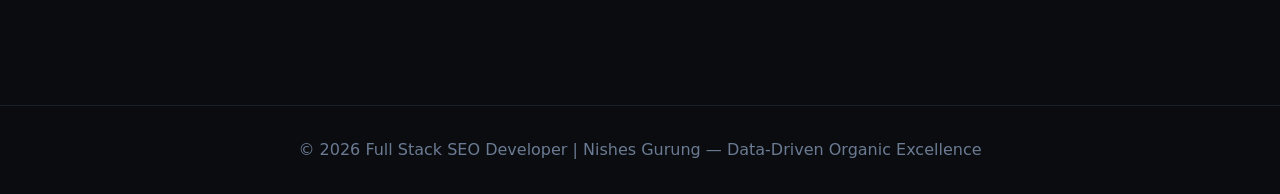
==== commit 6ecef15e: "remove" ====
--- a/index.html
+++ b/index.html
@@ -75,7 +75,7 @@
                 competitor analysis. Every website I touch becomes a high‑performance machine engineered for rankings
                 and CTR.</div>
             <div class="about-text"><i>“I don’t just optimize websites — I build search ecosystems that drive long‑term
-                    authority and exponential organic traffic. As a top SEO expert in Nepal, I deliver data-backed
+                    authority and exponential organic traffic.<br/> As a top SEO expert in Nepal, I deliver data-backed
                     results.”</i></div>
             <div><a href="#projects" class="btn-primary" style="padding:0.7rem 1.6rem;">Explore Work →</a></div>
         </div>
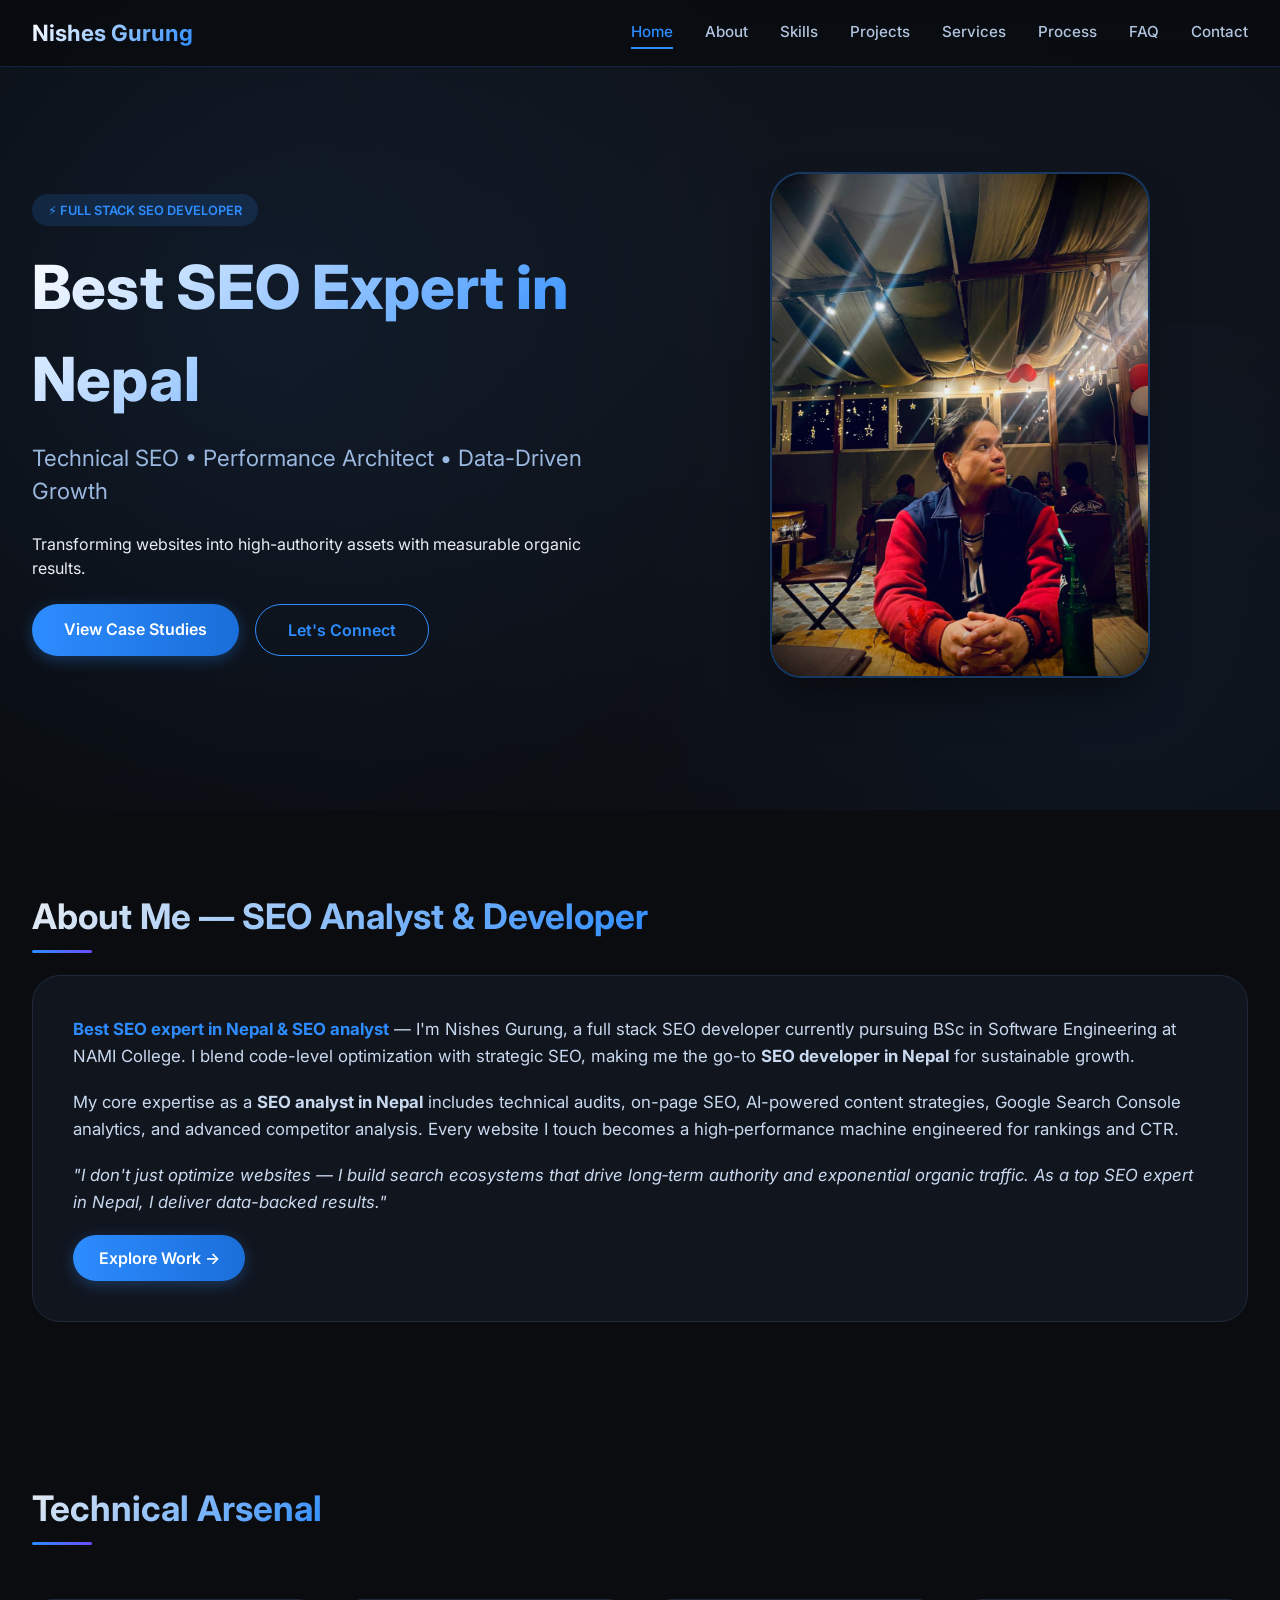
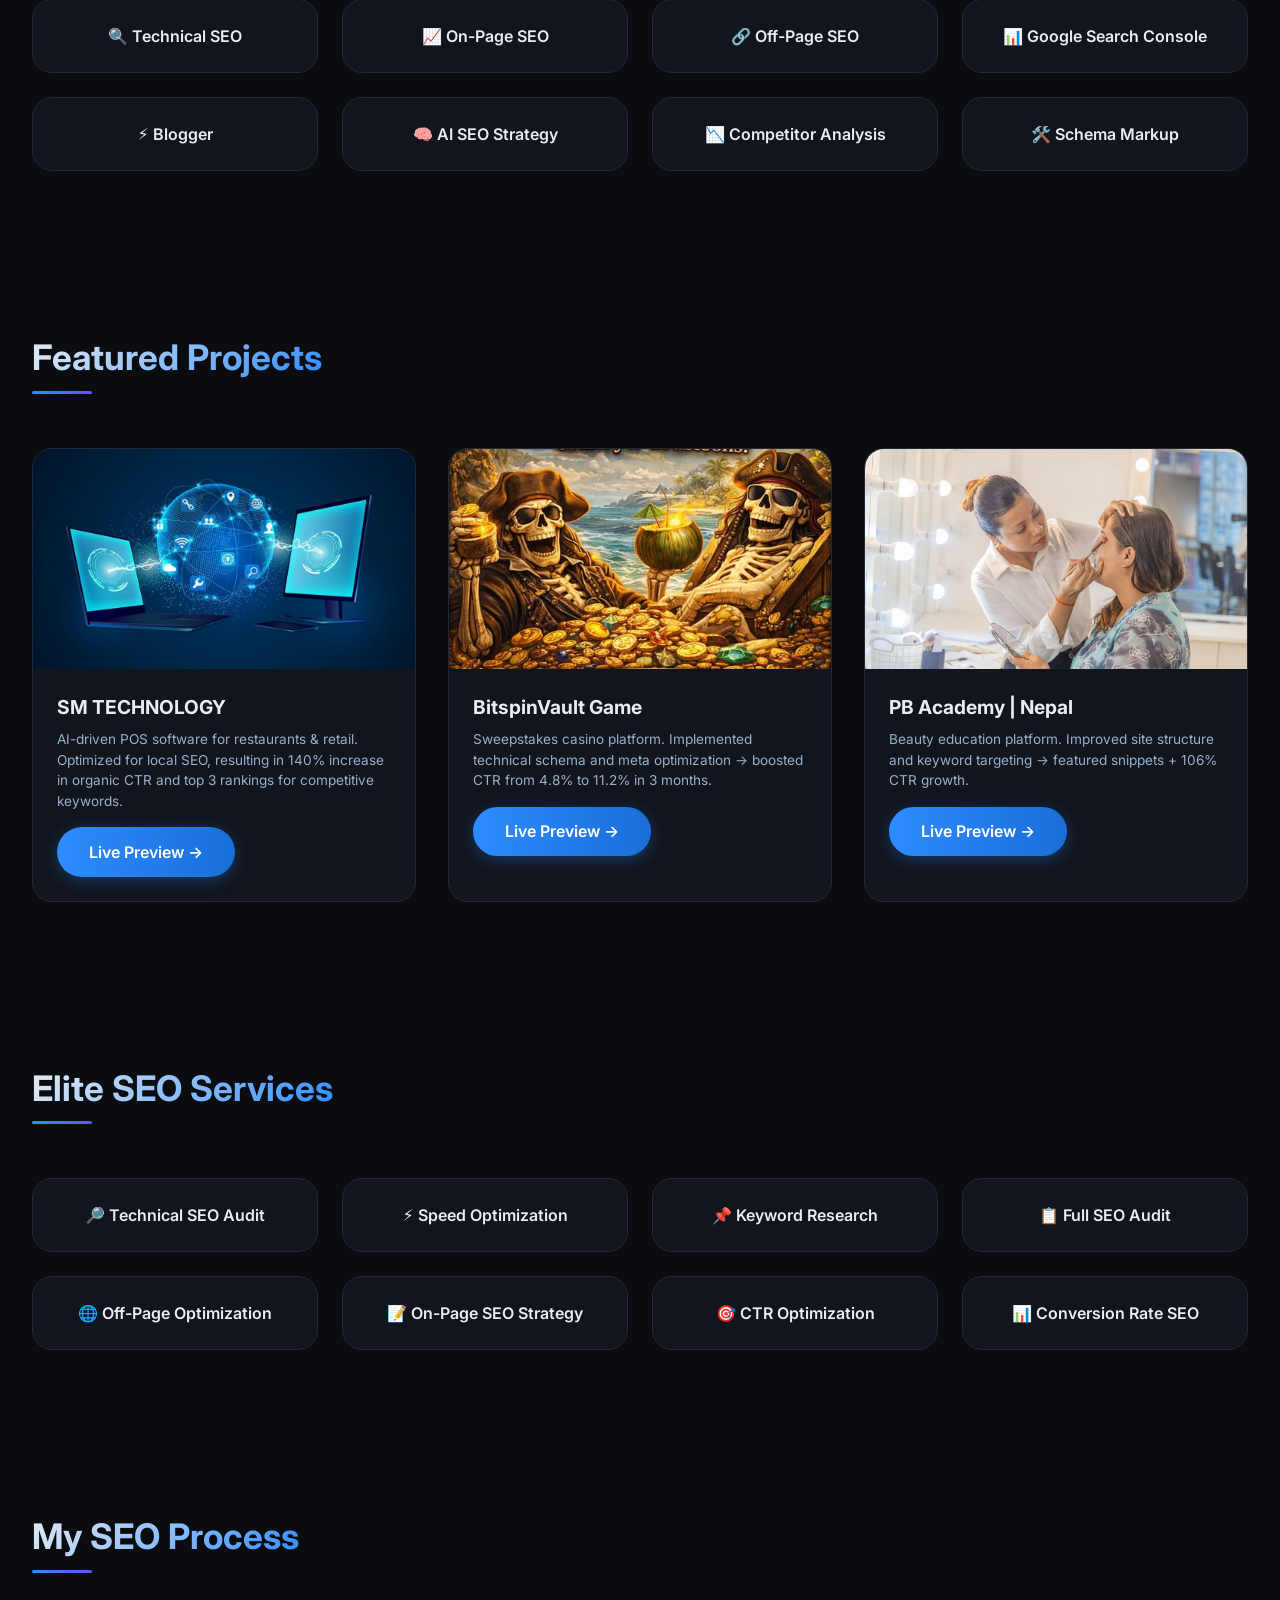
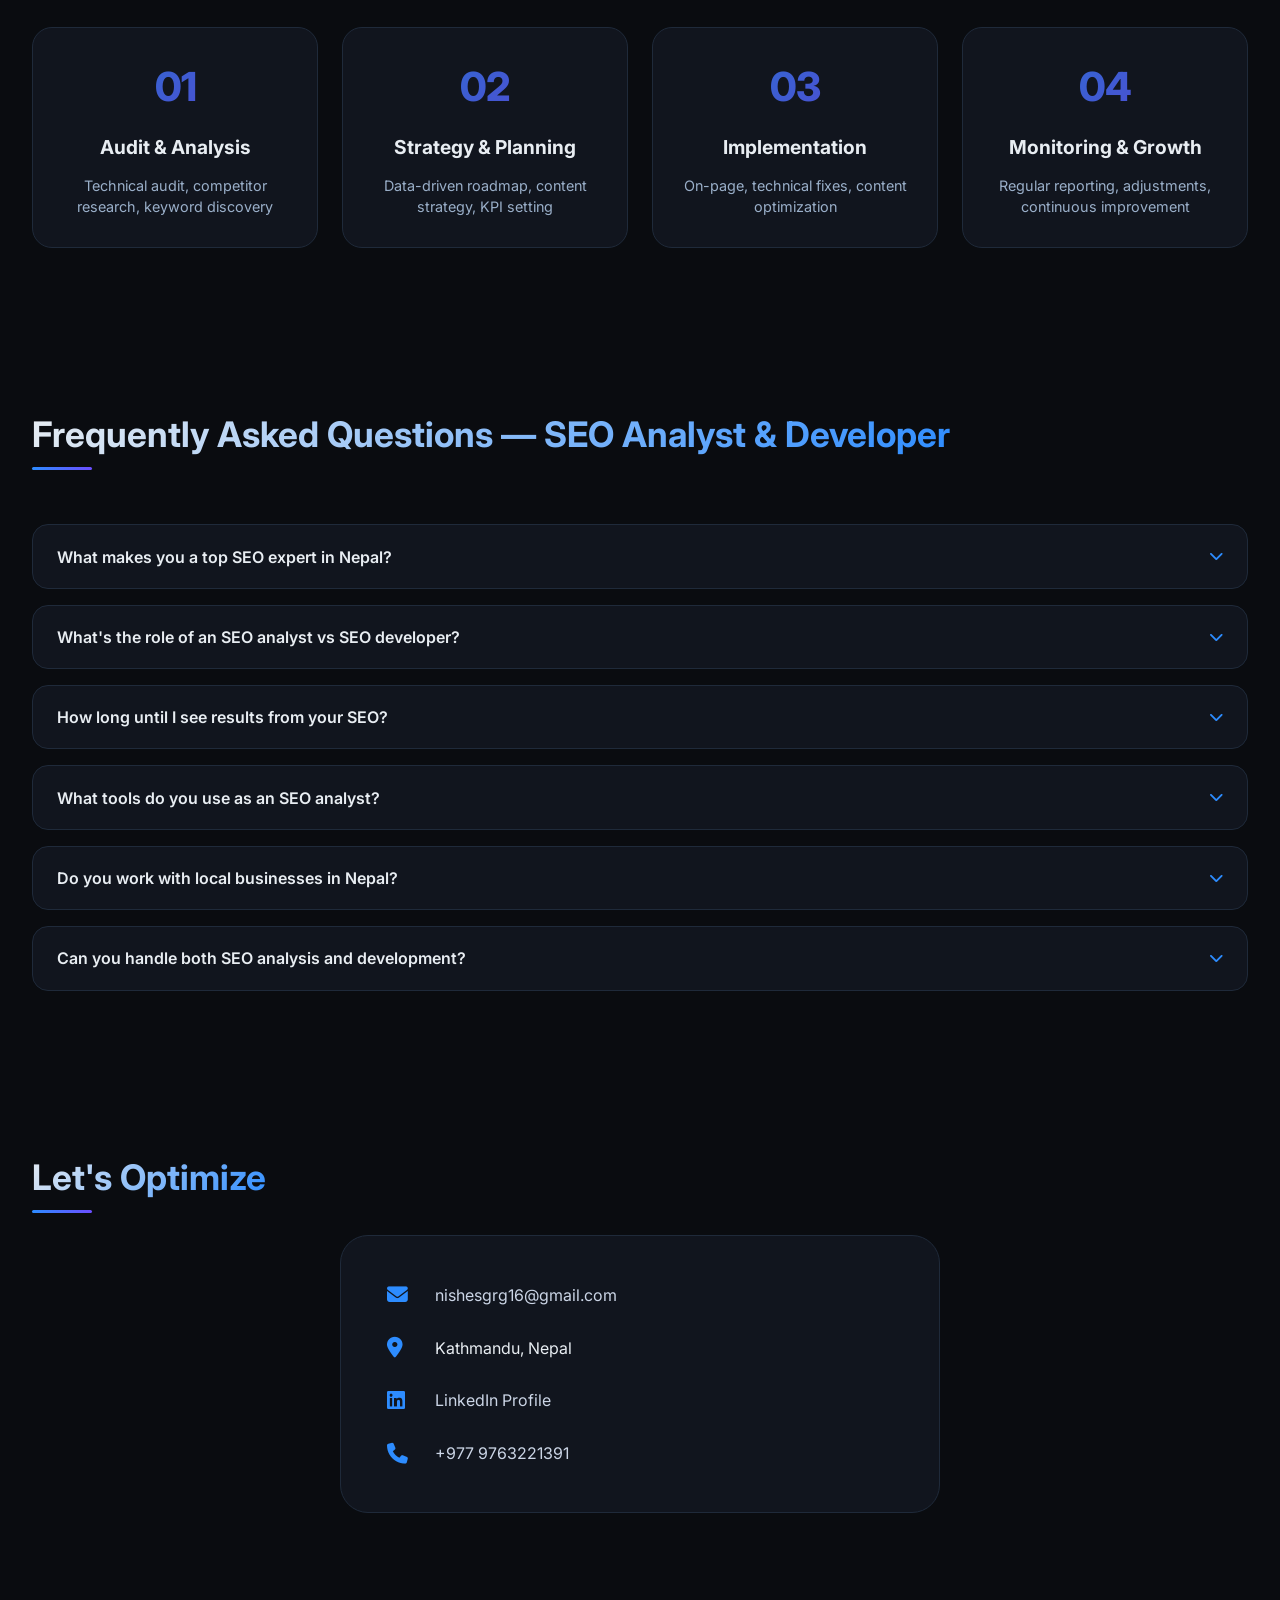
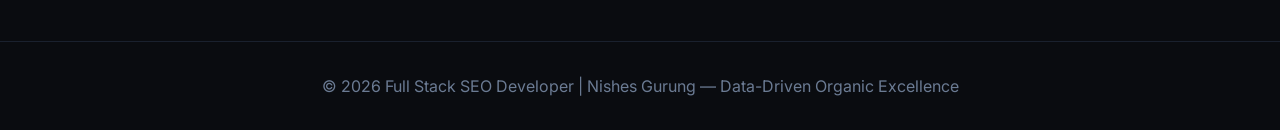
==== commit d9c73b6d: "new changes" ====
--- a/index.html
+++ b/index.html
@@ -1,275 +1,256 @@
 <!DOCTYPE html>
 <html lang="en">
-
 <head>
     <meta charset="UTF-8">
     <meta name="viewport" content="width=device-width, initial-scale=1.0">
-
-    <title>Full Stack SEO Developer | Portfolio</title>
-    <meta name="description"
-        content="Full Stack SEO Developer portfolio showcasing projects, SEO case studies, and web development skills.">
-    <meta name="keywords"
-        content="SEO developer, full stack developer, SEO portfolio, web developer Nepal, technical SEO">
-
+    <title>Nishes Gurung | Full Stack SEO Developer & Analyst in Nepal</title>
+    <meta name="description" content="Full Stack SEO Developer portfolio showcasing projects, SEO case studies, and web development skills. Best SEO expert in Nepal offering technical SEO and data-driven growth.">
+    <meta name="keywords" content="SEO developer, full stack developer, SEO portfolio, web developer Nepal, technical SEO, SEO analyst Nepal">
+    
     <!-- Open Graph -->
-    <meta property="og:title" content="Full Stack SEO Developer Portfolio">
-    <meta property="og:description" content="SEO optimized developer portfolio with projects and case studies">
+    <meta property="og:title" content="Nishes Gurung | Full Stack SEO Developer Portfolio">
+    <meta property="og:description" content="SEO optimized developer portfolio with projects and case studies - Best SEO Expert in Nepal">
     <meta property="og:type" content="website">
+    <meta property="og:image" content="images/profile.jpeg">
+    
+    <!-- Font Awesome & Google Fonts -->
+    <link rel="stylesheet" href="https://cdnjs.cloudflare.com/ajax/libs/font-awesome/6.5.0/css/all.min.css">
+    <link href="https://fonts.googleapis.com/css2?family=Inter:opsz,wght@14..32,300;14..32,400;14..32,500;14..32,600;14..32,700;14..32,800&display=swap" rel="stylesheet">
+    
+    <!-- Your updated CSS file with all animations -->
     <link rel="stylesheet" href="style.css">
-    <link rel="stylesheet" href="https://cdnjs.cloudflare.com/ajax/libs/font-awesome/6.5.0/css/all.min.css">
-    <script src="script.js"></script>
-
+</head>
 <body>
 
-    <nav class="navbar">
-        <div class="nav-container">
-            <div class="nav-logo">
-                <a href="#home">Nishes Gurung</a>
-            </div>
-            <div class="nav-menu">
-                <a href="#about">About</a>
-                <a href="#skills">Skills</a>
-                <a href="#projects">Projects</a>
-                <a href="#services">Services</a>
-                <a href="#process">Process</a>
-                <a href="#faq">FAQ</a>
-                <a href="#contact">Contact</a>
-            </div>
-            <div class="nav-toggle">
-                <i class="fas fa-bars"></i>
-            </div>
-        </div>
-    </nav>
-
-    <!-- Hero -->
-    <section id="home" class="hero">
-        <div class="hero-container">
-            <div class="hero-content">
-                <div class="hero-badge">⚡ FULL STACK SEO DEVELOPER</div>
-                <h1>Best SEO Expert in Nepal</h1>
-                <div class="highlight">Technical SEO • Performance Architect • Data-Driven Growth</div>
-                <p style="max-width: 600px; margin: 1rem auto; color:#B4C8E8;">Transforming websites into high-authority
-                    assets with measurable organic results.</p>
-                <div class="btn-group">
-                    <a href="#projects" class="btn-primary">View Case Studies</a>
-                    <a href="#contact" class="btn-outline">Let’s Connect</a>
-                </div>
-            </div>
-            <div class="hero-image">
-                <img src="images/profile.jpeg" alt="Nishes Gurung - SEO Expert Nepal"
-                    onerror="this.src='https://placehold.co/500x600/1E2A3A/2D8CFF?text=Nishes+Gurung&font=montserrat'">
-            </div>
-        </div>
-    </section>
-
-    <!-- About: strategic keyword placement -->
-    <section id="about" class="section">
-        <h2 class="section-title">About Me — SEO Analyst & Developer</h2>
-        <div class="about-grid">
-            <div class="about-text"><strong style="color:#2D8CFF;">Best SEO expert in Nepal & SEO analyst</strong> — I’m
-                Nishes Gurung, a full stack SEO developer currently pursuing BSc in Software Engineering at NAMI
-                College. I blend code-level optimization with strategic SEO, making me the go-to <strong>SEO developer
-                    in Nepal</strong> for sustainable growth.</div>
-            <div class="about-text">My core expertise as a <strong>SEO analyst in Nepal</strong> includes technical
-                audits, on-page SEO, AI-powered content strategies, Google Search Console analytics, and advanced
-                competitor analysis. Every website I touch becomes a high‑performance machine engineered for rankings
-                and CTR.</div>
-            <div class="about-text"><i>“I don’t just optimize websites — I build search ecosystems that drive long‑term
-                    authority and exponential organic traffic.<br/> As a top SEO expert in Nepal, I deliver data-backed
-                    results.”</i></div>
-            <div><a href="#projects" class="btn-primary" style="padding:0.7rem 1.6rem;">Explore Work →</a></div>
-        </div>
-    </section>
-
-    <!-- Skills -->
-    <section id="skills" class="section">
-        <h2 class="section-title">Technical Arsenal</h2>
-        <div class="skills-grid">
-            <div class="skill-card">🔍 Technical SEO</div>
-            <div class="skill-card">📈 On-Page SEO</div>
-            <div class="skill-card">🔗 Off-Page SEO</div>
-            <div class="skill-card">📊 Google Search Console</div>
-            <div class="skill-card">⚡ Blogger</div>
-            <div class="skill-card">🧠 AI SEO Strategy</div>
-            <div class="skill-card">📉 Competitor Analysis</div>
-            <div class="skill-card">🛠️ Schema Markup</div>
-        </div>
-    </section>
-
-    <!-- Projects -->
-    <section id="projects" class="section">
-        <h2 class="section-title">Featured Projects</h2>
-        <div class="projects-grid">
-            <div class="project-card">
-                <div class="project-img">
-                    <img src="images/smTech.jpg" alt="SM Technology POS Software">
-                </div>
-                <div class="project-content">
-                    <h3>SM TECHNOLOGY</h3>
-                    <p>AI-driven POS software for restaurants & retail. Optimized for local SEO, resulting in 140%
-                        increase in organic CTR and top 3 rankings for competitive keywords.</p>
-                    <a href="https://www.smtechme.com/" class="btn-primary"
-                        style="padding:0.5rem 1.2rem; font-size:0.8rem;">Live Preview →</a>
-                </div>
-            </div>
-
-            <div class="project-card">
-                <div class="project-img">
-                    <img src="images/bitspin.jpg" alt="BitspinVault Game Platform">
-                </div>
-                <div class="project-content">
-                    <h3>BitspinVault Game</h3>
-                    <p>Sweepstakes casino platform. Implemented technical schema and meta optimization → boosted CTR
-                        from 4.8% to 11.2% in 3 months.</p>
-                    <a href="https://www.bitspinvault.com/" class="btn-primary"
-                        style="padding:0.5rem 1.2rem; font-size:0.8rem;">Live Preview →</a>
-                </div>
-            </div>
-
-            <div class="project-card">
-                <div class="project-img">
-                    <img src="images/pbacademy.jpg" alt="PB Academy Nepal">
-                </div>
-                <div class="project-content">
-                    <h3>PB Academy | Nepal</h3>
-                    <p>Beauty education platform. Improved site structure and keyword targeting → featured snippets +
-                        106% CTR growth.</p>
-                    <a href="https://pbacademy.com.np/" class="btn-primary" style="padding:0.5rem 1.2rem; font-size:0.8rem;">Live Preview →</a>
-                </div>
-            </div>
-        </div>
-    </section>
-
-    <!-- Services -->
-    <section id="services" class="section">
-        <h2 class="section-title">Elite SEO Services</h2>
-        <div class="services-grid">
-            <div class="service-card">🔎 Technical SEO Audit</div>
-            <div class="service-card">⚡ Speed Optimization</div>
-            <div class="service-card">📌 Keyword Research</div>
-            <div class="service-card">📋 Full SEO Audit</div>
-            <div class="service-card">🌐 Off-Page Optimization</div>
-            <div class="service-card">📝 On-Page SEO Strategy</div>
-            <div class="service-card">🎯 CTR Optimization</div>
-            <div class="service-card">📊 Conversion Rate SEO</div>
-        </div>
-    </section>
-
-    <!-- ========== CTR SECTION (Professional Highlight) ========== -->
-    <section id="process" class="section">
-        <h2 class="section-title">My SEO Process</h2>
-        <div class="process-steps">
-            <div class="step">
-                <div class="step-number">01</div>
-                <h3>Audit & Analysis</h3>
-                <p>Technical audit, competitor research, keyword discovery</p>
-            </div>
-            <div class="step">
-                <div class="step-number">02</div>
-                <h3>Strategy & Planning</h3>
-                <p>Data-driven roadmap, content strategy, KPI setting</p>
-            </div>
-            <div class="step">
-                <div class="step-number">03</div>
-                <h3>Implementation</h3>
-                <p>On-page, technical fixes, content optimization</p>
-            </div>
-            <div class="step">
-                <div class="step-number">04</div>
-                <h3>Monitoring & Growth</h3>
-                <p>Regular reporting, adjustments, continuous improvement</p>
-            </div>
-        </div>
-    </section>
-    <section id="faq" class="section">
-        <h2 class="section-title">Frequently Asked Questions — SEO Analyst & Developer</h2>
-        <div class="faq-grid" id="faqContainer">
-            <div class="faq-item">
-                <div class="faq-question"><span>What makes you a top SEO expert in Nepal?</span><i
-                        class="fas fa-chevron-down"></i></div>
-                <div class="faq-answer">
-                    <p>I combine technical SEO, data analytics, and full-stack development. As both an <strong>SEO
-                            analyst in Nepal</strong> and an <strong>SEO developer in Nepal</strong>, I deliver
-                        sustainable organic growth, not just quick fixes. My case studies prove real CTR and ranking
-                        improvements.</p>
-                </div>
-            </div>
-            <div class="faq-item">
-                <div class="faq-question"><span>What's the role of an SEO analyst vs SEO developer?</span><i
-                        class="fas fa-chevron-down"></i></div>
-                <div class="faq-answer">
-                    <p>An <strong>SEO analyst in Nepal</strong> focuses on data, audits, keyword research, and
-                        competitor insights. An <strong>SEO developer in Nepal</strong> implements technical changes,
-                        schema, site speed fixes, and structured data. I excel at both roles, ensuring seamless
-                        integration.</p>
-                </div>
-            </div>
-            <div class="faq-item">
-                <div class="faq-question"><span>How long until I see results from your SEO?</span><i
-                        class="fas fa-chevron-down"></i></div>
-                <div class="faq-answer">
-                    <p>Initial improvements within 3-6 months, significant ROI in 6-12 months. As a top SEO expert in
-                        Nepal, I focus on long-term authority building and algorithm-proof strategies.</p>
-                </div>
-            </div>
-            <div class="faq-item">
-                <div class="faq-question"><span>What tools do you use as an SEO analyst?</span><i
-                        class="fas fa-chevron-down"></i></div>
-                <div class="faq-answer">
-                    <p>Google Search Console, GA4, SEMrush, Ahrefs, Screaming Frog, Lighthouse, and custom Python
-                        scripts for deep data analysis — everything expected from a professional <strong>SEO analyst in
-                            Nepal</strong>.</p>
-                </div>
-            </div>
-            <div class="faq-item">
-                <div class="faq-question"><span>Do you work with local businesses in Nepal?</span><i
-                        class="fas fa-chevron-down"></i></div>
-                <div class="faq-answer">
-                    <p>Yes! I help Nepali businesses dominate local search results — from Google Business Profiles to
-                        Nepali-language keywords. That's why I'm known as a <strong>top SEO expert in Nepal</strong> for
-                        local SEO.</p>
-                </div>
-            </div>
-            <div class="faq-item">
-                <div class="faq-question"><span>Can you handle both SEO analysis and development?</span><i
-                        class="fas fa-chevron-down"></i></div>
-                <div class="faq-answer">
-                    <p>Absolutely. I’m a full stack <strong>SEO developer in Nepal</strong> meaning I can audit, plan,
-                        and also implement code-level fixes (JavaScript, meta tags, structured data, performance
-                        tuning).</p>
-                </div>
-            </div>
-        </div>
-    </section>
-
-
-    <!-- Contact -->
-    <section id="contact" class="section">
-        <h2 class="section-title">Let’s Optimize</h2>
-        <div class="contact-card">
-            <div class="contact-item">
-                <i class="fa-solid fa-envelope"></i>
-                <a href="mailto:nishesgrg16@gmail.com">nishesgrg16@gmail.com</a>
-            </div>
-            <div class="contact-item">
-                <i class="fa-solid fa-location-dot"></i>
-                <span>Kathmandu, Nepal</span>
-            </div>
-            <div class="contact-item">
-                <i class="fa-brands fa-linkedin"></i>
-                <a href="https://www.linkedin.com/in/nishes-gurung-a7381b327/" target="_blank">LinkedIn Profile</a>
-            </div>
-            <div class="contact-item">
-                <i class="fa-solid fa-phone"></i>
-                <a href="tel:+977XXXXXXXXX">+977 9763221391</a>
-            </div>
-        </div>
-    </section>
-
-    <footer>
-        <p>© 2026 Full Stack SEO Developer | Nishes Gurung — Data-Driven Organic Excellence</p>
-    </footer>
+<!-- Page Loader -->
+<div class="page-loader" id="pageLoader">
+    <div class="loader-spinner"></div>
+</div>
+
+<!-- Back to Top Button -->
+<div class="back-to-top" id="backToTop">
+    <i class="fas fa-arrow-up"></i>
+</div>
+
+<nav class="navbar" id="navbar">
+    <div class="nav-container">
+        <div class="nav-logo">
+            <a href="#home">Nishes Gurung</a>
+        </div>
+        <div class="nav-menu" id="navMenu">
+            <a href="#home">Home</a>
+            <a href="#about">About</a>
+            <a href="#skills">Skills</a>
+            <a href="#projects">Projects</a>
+            <a href="#services">Services</a>
+            <a href="#process">Process</a>
+            <a href="#faq">FAQ</a>
+            <a href="#contact">Contact</a>
+        </div>
+        <div class="nav-toggle" id="navToggle">
+            <i class="fas fa-bars"></i>
+        </div>
+    </div>
+</nav>
+
+<!-- Hero Section -->
+<section id="home" class="hero">
+    <div class="hero-container">
+        <div class="hero-content">
+            <div class="hero-badge">⚡ FULL STACK SEO DEVELOPER</div>
+            <h1>Best SEO Expert in Nepal</h1>
+            <div class="highlight">Technical SEO • Performance Architect • Data-Driven Growth</div>
+            <p>Transforming websites into high-authority assets with measurable organic results.</p>
+            <div class="btn-group">
+                <a href="#projects" class="btn-primary">View Case Studies</a>
+                <a href="#contact" class="btn-outline">Let's Connect</a>
+            </div>
+        </div>
+        <div class="hero-image">
+            <img src="images/profile.jpeg" alt="Nishes Gurung - SEO Expert Nepal" onerror="this.src='https://placehold.co/500x600/1E2A3A/2D8CFF?text=Nishes+Gurung&font=montserrat'">
+        </div>
+    </div>
+</section>
+
+<!-- About Section -->
+<section id="about" class="section reveal-on-scroll">
+    <h2 class="section-title">About Me — SEO Analyst & Developer</h2>
+    <div class="about-grid">
+        <div class="about-text"><strong style="color:#2D8CFF;">Best SEO expert in Nepal & SEO analyst</strong> — I'm Nishes Gurung, a full stack SEO developer currently pursuing BSc in Software Engineering at NAMI College. I blend code-level optimization with strategic SEO, making me the go-to <strong>SEO developer in Nepal</strong> for sustainable growth.</div>
+        <div class="about-text">My core expertise as a <strong>SEO analyst in Nepal</strong> includes technical audits, on-page SEO, AI-powered content strategies, Google Search Console analytics, and advanced competitor analysis. Every website I touch becomes a high‑performance machine engineered for rankings and CTR.</div>
+        <div class="about-text"><i>"I don't just optimize websites — I build search ecosystems that drive long‑term authority and exponential organic traffic. As a top SEO expert in Nepal, I deliver data-backed results."</i></div>
+        <div><a href="#projects" class="btn-primary" style="padding:0.7rem 1.6rem;">Explore Work →</a></div>
+    </div>
+</section>
+
+<!-- Skills Section -->
+<section id="skills" class="section reveal-on-scroll">
+    <h2 class="section-title">Technical Arsenal</h2>
+    <div class="skills-grid">
+        <div class="skill-card">🔍 Technical SEO</div>
+        <div class="skill-card">📈 On-Page SEO</div>
+        <div class="skill-card">🔗 Off-Page SEO</div>
+        <div class="skill-card">📊 Google Search Console</div>
+        <div class="skill-card">⚡ Blogger</div>
+        <div class="skill-card">🧠 AI SEO Strategy</div>
+        <div class="skill-card">📉 Competitor Analysis</div>
+        <div class="skill-card">🛠️ Schema Markup</div>
+    </div>
+</section>
+
+<!-- Projects Section -->
+<section id="projects" class="section reveal-on-scroll">
+    <h2 class="section-title">Featured Projects</h2>
+    <div class="projects-grid">
+        <div class="project-card">
+            <div class="project-img">
+                <img src="images/smTech.jpg" alt="SM Technology POS Software" onerror="this.src='https://placehold.co/400x250/1E2A3A/2D8CFF?text=SM+Technology'">
+            </div>
+            <div class="project-content">
+                <h3>SM TECHNOLOGY</h3>
+                <p>AI-driven POS software for restaurants & retail. Optimized for local SEO, resulting in 140% increase in organic CTR and top 3 rankings for competitive keywords.</p>
+                <a href="https://www.smtechme.com/" class="btn-primary" target="_blank">Live Preview →</a>
+            </div>
+        </div>
+
+        <div class="project-card">
+            <div class="project-img">
+                <img src="images/bitspin.jpg" alt="BitspinVault Game Platform" onerror="this.src='https://placehold.co/400x250/1E2A3A/2D8CFF?text=BitspinVault'">
+            </div>
+            <div class="project-content">
+                <h3>BitspinVault Game</h3>
+                <p>Sweepstakes casino platform. Implemented technical schema and meta optimization → boosted CTR from 4.8% to 11.2% in 3 months.</p>
+                <a href="https://www.bitspinvault.com/" class="btn-primary" target="_blank">Live Preview →</a>
+            </div>
+        </div>
+
+        <div class="project-card">
+            <div class="project-img">
+                <img src="images/pbacademy.jpg" alt="PB Academy Nepal" onerror="this.src='https://placehold.co/400x250/1E2A3A/2D8CFF?text=PB+Academy'">
+            </div>
+            <div class="project-content">
+                <h3>PB Academy | Nepal</h3>
+                <p>Beauty education platform. Improved site structure and keyword targeting → featured snippets + 106% CTR growth.</p>
+                <a href="https://pbacademy.com.np/" class="btn-primary" target="_blank">Live Preview →</a>
+            </div>
+        </div>
+    </div>
+</section>
+
+<!-- Services Section -->
+<section id="services" class="section reveal-on-scroll">
+    <h2 class="section-title">Elite SEO Services</h2>
+    <div class="services-grid">
+        <div class="service-card">🔎 Technical SEO Audit</div>
+        <div class="service-card">⚡ Speed Optimization</div>
+        <div class="service-card">📌 Keyword Research</div>
+        <div class="service-card">📋 Full SEO Audit</div>
+        <div class="service-card">🌐 Off-Page Optimization</div>
+        <div class="service-card">📝 On-Page SEO Strategy</div>
+        <div class="service-card">🎯 CTR Optimization</div>
+        <div class="service-card">📊 Conversion Rate SEO</div>
+    </div>
+</section>
+
+<!-- Process Section -->
+<section id="process" class="section reveal-on-scroll">
+    <h2 class="section-title">My SEO Process</h2>
+    <div class="process-steps">
+        <div class="step">
+            <div class="step-number">01</div>
+            <h3>Audit & Analysis</h3>
+            <p>Technical audit, competitor research, keyword discovery</p>
+        </div>
+        <div class="step">
+            <div class="step-number">02</div>
+            <h3>Strategy & Planning</h3>
+            <p>Data-driven roadmap, content strategy, KPI setting</p>
+        </div>
+        <div class="step">
+            <div class="step-number">03</div>
+            <h3>Implementation</h3>
+            <p>On-page, technical fixes, content optimization</p>
+        </div>
+        <div class="step">
+            <div class="step-number">04</div>
+            <h3>Monitoring & Growth</h3>
+            <p>Regular reporting, adjustments, continuous improvement</p>
+        </div>
+    </div>
+</section>
+
+<!-- FAQ Section -->
+<section id="faq" class="section reveal-on-scroll">
+    <h2 class="section-title">Frequently Asked Questions — SEO Analyst & Developer</h2>
+    <div class="faq-grid" id="faqContainer">
+        <div class="faq-item">
+            <div class="faq-question"><span>What makes you a top SEO expert in Nepal?</span><i class="fas fa-chevron-down"></i></div>
+            <div class="faq-answer">
+                <p>I combine technical SEO, data analytics, and full-stack development. As both an <strong>SEO analyst in Nepal</strong> and an <strong>SEO developer in Nepal</strong>, I deliver sustainable organic growth, not just quick fixes. My case studies prove real CTR and ranking improvements.</p>
+            </div>
+        </div>
+        <div class="faq-item">
+            <div class="faq-question"><span>What's the role of an SEO analyst vs SEO developer?</span><i class="fas fa-chevron-down"></i></div>
+            <div class="faq-answer">
+                <p>An <strong>SEO analyst in Nepal</strong> focuses on data, audits, keyword research, and competitor insights. An <strong>SEO developer in Nepal</strong> implements technical changes, schema, site speed fixes, and structured data. I excel at both roles, ensuring seamless integration.</p>
+            </div>
+        </div>
+        <div class="faq-item">
+            <div class="faq-question"><span>How long until I see results from your SEO?</span><i class="fas fa-chevron-down"></i></div>
+            <div class="faq-answer">
+                <p>Initial improvements within 3-6 months, significant ROI in 6-12 months. As a top SEO expert in Nepal, I focus on long-term authority building and algorithm-proof strategies.</p>
+            </div>
+        </div>
+        <div class="faq-item">
+            <div class="faq-question"><span>What tools do you use as an SEO analyst?</span><i class="fas fa-chevron-down"></i></div>
+            <div class="faq-answer">
+                <p>Google Search Console, GA4, SEMrush, Ahrefs, Screaming Frog, Lighthouse, and custom Python scripts for deep data analysis — everything expected from a professional <strong>SEO analyst in Nepal</strong>.</p>
+            </div>
+        </div>
+        <div class="faq-item">
+            <div class="faq-question"><span>Do you work with local businesses in Nepal?</span><i class="fas fa-chevron-down"></i></div>
+            <div class="faq-answer">
+                <p>Yes! I help Nepali businesses dominate local search results — from Google Business Profiles to Nepali-language keywords. That's why I'm known as a <strong>top SEO expert in Nepal</strong> for local SEO.</p>
+            </div>
+        </div>
+        <div class="faq-item">
+            <div class="faq-question"><span>Can you handle both SEO analysis and development?</span><i class="fas fa-chevron-down"></i></div>
+            <div class="faq-answer">
+                <p>Absolutely. I'm a full stack <strong>SEO developer in Nepal</strong> meaning I can audit, plan, and also implement code-level fixes (JavaScript, meta tags, structured data, performance tuning).</p>
+            </div>
+        </div>
+    </div>
+</section>
+
+<!-- Contact Section -->
+<section id="contact" class="section reveal-on-scroll">
+    <h2 class="section-title">Let's Optimize</h2>
+    <div class="contact-card">
+        <div class="contact-item">
+            <i class="fa-solid fa-envelope"></i>
+            <a href="mailto:nishesgrg16@gmail.com">nishesgrg16@gmail.com</a>
+        </div>
+        <div class="contact-item">
+            <i class="fa-solid fa-location-dot"></i>
+            <span>Kathmandu, Nepal</span>
+        </div>
+        <div class="contact-item">
+            <i class="fa-brands fa-linkedin"></i>
+            <a href="https://www.linkedin.com/in/nishes-gurung-a7381b327/" target="_blank">LinkedIn Profile</a>
+        </div>
+        <div class="contact-item">
+            <i class="fa-solid fa-phone"></i>
+            <a href="tel:+9779763221391">+977 9763221391</a>
+        </div>
+    </div>
+</section>
+
+<footer>
+    <p>© 2026 Full Stack SEO Developer | Nishes Gurung — Data-Driven Organic Excellence</p>
+</footer>
+
+<!-- JavaScript for all animations and interactions -->
+<script src="script.js"></script>
 
 </body>
-
 </html>
--- a/style.css
+++ b/style.css
@@ -1,34 +1,169 @@
-
-        * {
-            margin: 0;
-            padding: 0;
-            box-sizing: border-box;
-        }
-
-        body {
-            font-family: 'Inter', system-ui, -apple-system, 'Segoe UI', Roboto, Helvetica, Arial, sans-serif;
-            background: #0A0C10;
-            color: #E8EDF2;
-            line-height: 1.5;
-            scroll-behavior: smooth;
-        }
-
-        /* Import Google Font */
-        @import url('https://fonts.googleapis.com/css2?family=Inter:opsz,wght@14..32,300;14..32,400;14..32,600;14..32,700;14..32,800&display=swap');
-
-        /* Custom Scrollbar */
-        ::-webkit-scrollbar {
-            width: 8px;
-        }
-        ::-webkit-scrollbar-track {
-            background: #1A1E26;
-        }
-        ::-webkit-scrollbar-thumb {
-            background: #2D8CFF;
-            border-radius: 10px;
-        }
-
-      /* Navbar Styles */
+* {
+    margin: 0;
+    padding: 0;
+    box-sizing: border-box;
+}
+
+body {
+    font-family: 'Inter', system-ui, -apple-system, 'Segoe UI', Roboto, Helvetica, Arial, sans-serif;
+    background: #0A0C10;
+    color: #E8EDF2;
+    line-height: 1.5;
+    scroll-behavior: smooth;
+    overflow-x: hidden;
+}
+
+/* Import Google Font */
+@import url('https://fonts.googleapis.com/css2?family=Inter:opsz,wght@14..32,300;14..32,400;14..32,600;14..32,700;14..32,800&display=swap');
+
+/* ========== KEYFRAMES - ANIMATIONS ========== */
+@keyframes fadeUp {
+    0% {
+        opacity: 0;
+        transform: translateY(50px);
+    }
+    100% {
+        opacity: 1;
+        transform: translateY(0);
+    }
+}
+
+@keyframes fadeInLeft {
+    0% {
+        opacity: 0;
+        transform: translateX(-60px);
+    }
+    100% {
+        opacity: 1;
+        transform: translateX(0);
+    }
+}
+
+@keyframes fadeInRight {
+    0% {
+        opacity: 0;
+        transform: translateX(60px);
+    }
+    100% {
+        opacity: 1;
+        transform: translateX(0);
+    }
+}
+
+@keyframes scaleIn {
+    0% {
+        opacity: 0;
+        transform: scale(0.9);
+    }
+    100% {
+        opacity: 1;
+        transform: scale(1);
+    }
+}
+
+@keyframes glowPulse {
+    0% {
+        box-shadow: 0 0 0 0 rgba(45, 140, 255, 0.4);
+    }
+    70% {
+        box-shadow: 0 0 0 15px rgba(45, 140, 255, 0);
+    }
+    100% {
+        box-shadow: 0 0 0 0 rgba(45, 140, 255, 0);
+    }
+}
+
+@keyframes float {
+    0% {
+        transform: translateY(0px);
+    }
+    50% {
+        transform: translateY(-15px);
+    }
+    100% {
+        transform: translateY(0px);
+    }
+}
+
+@keyframes borderGlow {
+    0% {
+        border-color: rgba(45, 140, 255, 0.3);
+        box-shadow: 0 0 0 0 rgba(45, 140, 255, 0);
+    }
+    50% {
+        border-color: rgba(45, 140, 255, 0.8);
+        box-shadow: 0 0 20px rgba(45, 140, 255, 0.3);
+    }
+    100% {
+        border-color: rgba(45, 140, 255, 0.3);
+        box-shadow: 0 0 0 0 rgba(45, 140, 255, 0);
+    }
+}
+
+@keyframes shimmer {
+    0% {
+        background-position: -200% 0;
+    }
+    100% {
+        background-position: 200% 0;
+    }
+}
+
+@keyframes rotateSlow {
+    0% {
+        transform: rotate(0deg);
+    }
+    100% {
+        transform: rotate(360deg);
+    }
+}
+
+@keyframes typing {
+    0% {
+        width: 0;
+    }
+    50% {
+        width: 100%;
+    }
+    100% {
+        width: 0;
+    }
+}
+
+@keyframes blinkCursor {
+    0%, 100% {
+        border-right-color: #2D8CFF;
+    }
+    50% {
+        border-right-color: transparent;
+    }
+}
+
+/* ========== SCROLL REVEAL CLASSES ========== */
+.reveal-on-scroll {
+    opacity: 0;
+    transform: translateY(40px);
+    transition: opacity 0.8s cubic-bezier(0.2, 0.9, 0.4, 1.1), transform 0.8s cubic-bezier(0.2, 0.9, 0.4, 1.1);
+}
+
+.reveal-on-scroll.revealed {
+    opacity: 1;
+    transform: translateY(0);
+}
+
+/* Custom Scrollbar */
+::-webkit-scrollbar {
+    width: 8px;
+}
+::-webkit-scrollbar-track {
+    background: #1A1E26;
+}
+::-webkit-scrollbar-thumb {
+    background: #2D8CFF;
+    border-radius: 10px;
+}
+
+/* ========== NAVBAR ========== */
 .navbar {
     position: fixed;
     top: 0;
@@ -38,6 +173,13 @@
     z-index: 1000;
     border-bottom: 1px solid rgba(45, 140, 255, 0.2);
     padding: 1rem 2rem;
+    transition: all 0.3s ease;
+}
+
+.navbar.scrolled {
+    padding: 0.7rem 2rem;
+    background: rgba(10, 12, 16, 0.98);
+    box-shadow: 0 5px 25px rgba(0, 0, 0, 0.3);
 }
 
 .nav-container {
@@ -48,7 +190,6 @@
     align-items: center;
 }
 
-/* Logo / Name on Left */
 .nav-logo a {
     font-size: 1.4rem;
     font-weight: 700;
@@ -63,9 +204,9 @@
 
 .nav-logo a:hover {
     opacity: 0.8;
-}
-
-/* Navigation Links on Right */
+    transform: scale(1.02);
+}
+
 .nav-menu {
     display: flex;
     gap: 2rem;
@@ -78,21 +219,42 @@
     font-weight: 500;
     font-size: 0.95rem;
     transition: 0.3s;
+    position: relative;
+}
+
+.nav-menu a::after {
+    content: '';
+    position: absolute;
+    bottom: -5px;
+    left: 0;
+    width: 0;
+    height: 2px;
+    background: #2D8CFF;
+    transition: width 0.3s ease;
+}
+
+.nav-menu a:hover::after {
+    width: 100%;
 }
 
 .nav-menu a:hover {
     color: #2D8CFF;
 }
 
-/* Mobile Menu Button (Hidden on Desktop) */
 .nav-toggle {
     display: none;
     font-size: 1.5rem;
     color: #fff;
     cursor: pointer;
-}
-
-/* Responsive - Mobile View */
+    transition: transform 0.2s;
+}
+
+.nav-toggle:hover {
+    transform: scale(1.1);
+    color: #2D8CFF;
+}
+
+/* Mobile Menu */
 @media (max-width: 768px) {
     .nav-menu {
         position: fixed;
@@ -120,18 +282,9 @@
     .navbar {
         padding: 0.8rem 1.5rem;
     }
-    
-    .nav-logo a {
-        font-size: 1.2rem;
-    }
-}
-
-@media (max-width: 480px) {
-    .nav-menu a {
-        font-size: 1rem;
-    }
-}
-
+}
+
+/* ========== HERO SECTION ========== */
 .hero {
     min-height: 90vh;
     display: flex;
@@ -140,6 +293,31 @@
     background: radial-gradient(ellipse at 70% 30%, #11161f, #0A0C10);
     position: relative;
     padding: 120px 2rem 80px;
+    overflow: hidden;
+}
+
+/* Animated background particles effect */
+.hero::before {
+    content: '';
+    position: absolute;
+    top: 0;
+    left: 0;
+    width: 100%;
+    height: 100%;
+    background: radial-gradient(circle at 20% 40%, rgba(45, 140, 255, 0.08), transparent 50%);
+    animation: rotateSlow 20s linear infinite;
+    pointer-events: none;
+}
+
+.hero::after {
+    content: '';
+    position: absolute;
+    bottom: 0;
+    right: 0;
+    width: 60%;
+    height: 60%;
+    background: radial-gradient(circle at 80% 80%, rgba(45, 140, 255, 0.05), transparent 70%);
+    pointer-events: none;
 }
 
 .hero-container {
@@ -151,23 +329,40 @@
     justify-content: space-between;
     gap: 4rem;
     flex-wrap: wrap;
+    position: relative;
+    z-index: 2;
 }
 
 .hero-content {
     flex: 1;
     min-width: 280px;
     text-align: left;
+    animation: fadeInLeft 0.9s ease-out;
+}
+
+.hero-badge {
+    display: inline-block;
+    background: rgba(45, 140, 255, 0.15);
+    padding: 0.4rem 1rem;
+    border-radius: 40px;
+    font-size: 0.8rem;
+    font-weight: 600;
+    color: #2D8CFF;
+    margin-bottom: 1rem;
+    animation: glowPulse 2s infinite;
 }
 
 .hero-content h1 {
     font-size: 3.8rem;
     font-weight: 800;
-    background: linear-gradient(135deg, #FFFFFF, #2D8CFF);
+    background: linear-gradient(135deg, #FFFFFF, #2D8CFF, #6B4EFF);
+    background-size: 200% auto;
     -webkit-background-clip: text;
     background-clip: text;
     color: transparent;
     margin-bottom: 1rem;
     text-align: left;
+    animation: shimmer 6s linear infinite;
 }
 
 .hero-content .highlight {
@@ -175,6 +370,8 @@
     color: #9BB8E0;
     margin-bottom: 1.5rem;
     text-align: left;
+    position: relative;
+    display: inline-block;
 }
 
 .hero-content p {
@@ -190,12 +387,52 @@
     margin-top: 1.5rem;
 }
 
+.btn-primary {
+    background: linear-gradient(90deg, #2D8CFF, #1a6ed9);
+    color: white;
+    padding: 0.8rem 2rem;
+    border-radius: 40px;
+    text-decoration: none;
+    font-weight: 600;
+    transition: all 0.3s ease;
+    box-shadow: 0 4px 15px rgba(45, 140, 255, 0.3);
+    border: none;
+    cursor: pointer;
+    display: inline-block;
+}
+
+.btn-primary:hover {
+    transform: translateY(-3px);
+    box-shadow: 0 8px 25px rgba(45, 140, 255, 0.5);
+    background: linear-gradient(90deg, #3d96ff, #2D8CFF);
+}
+
+.btn-outline {
+    border: 1.5px solid #2D8CFF;
+    color: #2D8CFF;
+    padding: 0.8rem 2rem;
+    border-radius: 40px;
+    text-decoration: none;
+    font-weight: 600;
+    transition: all 0.3s ease;
+    background: transparent;
+    cursor: pointer;
+    display: inline-block;
+}
+
+.btn-outline:hover {
+    background: rgba(45, 140, 255, 0.1);
+    transform: translateY(-3px);
+    box-shadow: 0 4px 15px rgba(45, 140, 255, 0.2);
+}
+
 .hero-image {
     flex: 1;
     min-width: 280px;
     display: flex;
     justify-content: center;
     align-items: center;
+    animation: float 5s ease-in-out infinite;
 }
 
 .hero-image img {
@@ -206,16 +443,16 @@
     object-fit: cover;
     box-shadow: 0 25px 45px -12px rgba(0,0,0,0.5);
     border: 2px solid rgba(45, 140, 255, 0.3);
-    transition: transform 0.3s ease, box-shadow 0.3s ease;
+    transition: all 0.4s ease;
 }
 
 .hero-image img:hover {
-    transform: scale(1.02);
-    box-shadow: 0 30px 55px -15px rgba(45, 140, 255, 0.3);
-    border-color: rgba(45, 140, 255, 0.6);
-}
-
-/* Responsive */
+    transform: scale(1.03);
+    box-shadow: 0 30px 55px -15px rgba(45, 140, 255, 0.4);
+    border-color: rgba(45, 140, 255, 0.8);
+}
+
+/* Responsive Hero */
 @media (max-width: 900px) {
     .hero-container {
         flex-direction: column;
@@ -255,136 +492,135 @@
     }
 }
 
-        .btn-group {
-            display: flex;
-            gap: 1rem;
-            justify-content: center;
-            flex-wrap: wrap;
-            margin-top: 1.5rem;
-        }
-
-        .btn-primary {
-            background: #2D8CFF;
-            color: white;
-            padding: 0.9rem 2rem;
-            border-radius: 40px;
-            text-decoration: none;
-            font-weight: 600;
-            transition: all 0.3s;
-            box-shadow: 0 8px 18px rgba(45, 140, 255, 0.25);
-        }
-
-        .btn-primary:hover {
-            background: #1a6ed9;
-            transform: translateY(-3px);
-        }
-
-        .btn-outline {
-            border: 1.5px solid #2D8CFF;
-            color: #2D8CFF;
-            padding: 0.9rem 2rem;
-            border-radius: 40px;
-            text-decoration: none;
-            font-weight: 600;
-            transition: 0.3s;
-            background: transparent;
-        }
-
-        .btn-outline:hover {
-            background: rgba(45, 140, 255, 0.1);
-            transform: translateY(-2px);
-        }
-
-        /* Section Styles */
-        .section {
-            padding: 5rem 2rem;
-            max-width: 1280px;
-            margin: 0 auto;
-        }
-
-        .section-title {
-            font-size: 2.2rem;
-            font-weight: 700;
-            margin-bottom: 2rem;
-            position: relative;
-            display: inline-block;
-        }
-        .section-title:after {
-            content: '';
-            position: absolute;
-            bottom: -10px;
-            left: 0;
-            width: 60px;
-            height: 3px;
-            background: #2D8CFF;
-            border-radius: 4px;
-        }
-
-        .about-grid {
-            display: flex;
-            flex-direction: column;
-            gap: 1.2rem;
-            background: #11151E;
-            border-radius: 28px;
-            padding: 2.5rem;
-            border: 1px solid #1F2A3A;
-        }
-
-        .about-text {
-            font-size: 1.05rem;
-            line-height: 1.6;
-            color: #C9D9F0;
-        }
-
-        /* Skills & Services Grid */
-        .skills-grid, .services-grid {
-            display: grid;
-            grid-template-columns: repeat(auto-fit, minmax(250px, 1fr));
-            gap: 1.5rem;
-            margin-top: 2rem;
-        }
-
-        .skill-card, .service-card {
-            background: #11151E;
-            padding: 1.5rem;
-            border-radius: 20px;
-            text-align: center;
-            font-weight: 600;
-            border: 1px solid #1F2A3A;
-            transition: all 0.25s;
-            backdrop-filter: blur(4px);
-        }
-
-        .skill-card:hover, .service-card:hover {
-            border-color: #2D8CFF;
-            transform: translateY(-5px);
-            background: #161C28;
-        }
-
-        /* Projects */
-        .projects-grid {
-            display: grid;
-            grid-template-columns: repeat(auto-fit, minmax(300px, 1fr));
-            gap: 2rem;
-            margin-top: 2rem;
-        }
-
-       .project-card {
+/* ========== SECTION STYLES ========== */
+.section {
+    padding: 5rem 2rem;
+    max-width: 1280px;
+    margin: 0 auto;
+}
+
+.section-title {
+    font-size: 2.2rem;
+    font-weight: 700;
+    margin-bottom: 2rem;
+    position: relative;
+    display: inline-block;
+    background: linear-gradient(135deg, #E8EDF2, #2D8CFF);
+    -webkit-background-clip: text;
+    background-clip: text;
+    color: transparent;
+}
+
+.section-title:after {
+    content: '';
+    position: absolute;
+    bottom: -10px;
+    left: 0;
+    width: 60px;
+    height: 3px;
+    background: linear-gradient(90deg, #2D8CFF, #6B4EFF);
+    border-radius: 4px;
+    animation: borderGlow 2s infinite;
+}
+
+/* ========== ABOUT SECTION ========== */
+.about-grid {
+    display: flex;
+    flex-direction: column;
+    gap: 1.2rem;
+    background: #11151E;
+    border-radius: 28px;
+    padding: 2.5rem;
+    border: 1px solid #1F2A3A;
+    transition: all 0.3s ease;
+}
+
+.about-grid:hover {
+    border-color: #2D8CFF;
+    box-shadow: 0 10px 30px rgba(45, 140, 255, 0.1);
+}
+
+.about-text {
+    font-size: 1.05rem;
+    line-height: 1.6;
+    color: #C9D9F0;
+    transition: transform 0.3s ease;
+}
+
+.about-text:hover {
+    transform: translateX(5px);
+}
+
+/* ========== SKILLS & SERVICES ========== */
+.skills-grid, .services-grid {
+    display: grid;
+    grid-template-columns: repeat(auto-fit, minmax(250px, 1fr));
+    gap: 1.5rem;
+    margin-top: 2rem;
+}
+
+.skill-card, .service-card {
+    background: #11151E;
+    padding: 1.5rem;
+    border-radius: 20px;
+    text-align: center;
+    font-weight: 600;
+    border: 1px solid #1F2A3A;
+    transition: all 0.35s cubic-bezier(0.2, 0.9, 0.4, 1.1);
+    backdrop-filter: blur(4px);
+    cursor: pointer;
+    position: relative;
+    overflow: hidden;
+}
+
+.skill-card::before, .service-card::before {
+    content: '';
+    position: absolute;
+    top: 0;
+    left: -100%;
+    width: 100%;
+    height: 100%;
+    background: linear-gradient(90deg, transparent, rgba(45, 140, 255, 0.1), transparent);
+    transition: left 0.5s ease;
+}
+
+.skill-card:hover::before, .service-card:hover::before {
+    left: 100%;
+}
+
+.skill-card:hover, .service-card:hover {
+    border-color: #2D8CFF;
+    transform: translateY(-8px) scale(1.02);
+    background: #161C28;
+    box-shadow: 0 15px 30px rgba(45, 140, 255, 0.15);
+}
+
+/* ========== PROJECTS ========== */
+.projects-grid {
+    display: grid;
+    grid-template-columns: repeat(auto-fit, minmax(320px, 1fr));
+    gap: 2rem;
+    margin-top: 2rem;
+}
+
+.project-card {
     background: #11151E;
     border-radius: 20px;
     overflow: hidden;
-    transition: 0.3s;
+    transition: all 0.4s cubic-bezier(0.2, 0.9, 0.4, 1.1);
     border: 1px solid #1F2A3A;
+    cursor: pointer;
 }
 
 .project-card:hover {
-    transform: translateY(-5px);
+    transform: translateY(-10px) scale(1.01);
     border-color: #2D8CFF;
+    box-shadow: 0 20px 40px rgba(45, 140, 255, 0.2);
 }
 
 .project-img {
     width: 100%;
-    height: 200px;
+    height: 220px;
     overflow: hidden;
 }
 
@@ -392,11 +628,11 @@
     width: 100%;
     height: 100%;
     object-fit: cover;
-    transition: transform 0.3s ease;
+    transition: transform 0.5s ease;
 }
 
 .project-card:hover .project-img img {
-    transform: scale(1.05);
+    transform: scale(1.1);
 }
 
 .project-content {
@@ -407,6 +643,11 @@
     font-size: 1.2rem;
     margin-bottom: 0.5rem;
     color: #E8EDF2;
+    transition: color 0.3s;
+}
+
+.project-card:hover .project-content h3 {
+    color: #2D8CFF;
 }
 
 .project-content p {
@@ -416,23 +657,7 @@
     margin-bottom: 1rem;
 }
 
-.btn-primary {
-    display: inline-block;
-    background: #2D8CFF;
-    color: white;
-    padding: 0.5rem 1.2rem;
-    border-radius: 30px;
-    text-decoration: none;
-    font-size: 0.8rem;
-    font-weight: 500;
-    transition: 0.3s;
-}
-
-.btn-primary:hover {
-    background: #1a6ed9;
-    transform: translateX(3px);
-}
-/* SEO Process Section */
+/* ========== PROCESS STEPS ========== */
 .process-steps {
     display: grid;
     grid-template-columns: repeat(auto-fit, minmax(240px, 1fr));
@@ -446,15 +671,15 @@
     padding: 1.8rem;
     text-align: center;
     border: 1px solid #1F2A3A;
-    transition: all 0.3s ease;
+    transition: all 0.4s ease;
     position: relative;
     overflow: hidden;
 }
 
 .step:hover {
-    transform: translateY(-5px);
+    transform: translateY(-8px);
     border-color: #2D8CFF;
-    box-shadow: 0 10px 25px -5px rgba(45, 140, 255, 0.2);
+    box-shadow: 0 15px 30px -5px rgba(45, 140, 255, 0.2);
 }
 
 .step-number {
@@ -467,6 +692,12 @@
     opacity: 0.8;
     margin-bottom: 1rem;
     letter-spacing: -1px;
+    transition: all 0.3s;
+}
+
+.step:hover .step-number {
+    transform: scale(1.1);
+    opacity: 1;
 }
 
 .step h3 {
@@ -481,13 +712,9 @@
     line-height: 1.5;
 }
 
-/* Optional: Add connecting line effect between steps */
+/* Step connecting arrows */
 @media (min-width: 768px) {
     .process-steps {
-        position: relative;
-    }
-    
-    .step {
         position: relative;
     }
     
@@ -499,11 +726,11 @@
         transform: translateY(-50%);
         color: #2D8CFF;
         font-size: 1.2rem;
-        opacity: 0.5;
-    }
-}
-
-/* Responsive */
+        opacity: 0.6;
+        animation: glowPulse 2s infinite;
+    }
+}
+
 @media (max-width: 768px) {
     .step {
         padding: 1.3rem;
@@ -518,92 +745,7 @@
     }
 }
 
-        .campaign-list {
-            display: flex;
-            flex-direction: column;
-            gap: 0.8rem;
-        }
-
-        .campaign-row {
-            display: flex;
-            justify-content: space-between;
-            flex-wrap: wrap;
-            padding: 0.8rem 0;
-            border-bottom: 1px dashed #1F2A3A;
-        }
-
-        .trend-up {
-            color: #2ECC71;
-            font-weight: 600;
-        }
-
-        /* Contact */
-        .contact-card {
-            background: #11151E;
-            border-radius: 28px;
-            padding: 2rem;
-            max-width: 600px;
-            margin: 0 auto;
-            border: 1px solid #1F2A3A;
-        }
-
-        .contact-item {
-            display: flex;
-            align-items: center;
-            gap: 1rem;
-            padding: 0.9rem;
-            border-radius: 16px;
-            transition: 0.2s;
-        }
-
-        .contact-item:hover {
-            background: #1A212E;
-        }
-
-        .contact-item i {
-            width: 32px;
-            font-size: 1.3rem;
-            color: #2D8CFF;
-        }
-
-        .contact-item a {
-            color: #CBD5E6;
-            text-decoration: none;
-        }
-
-        .contact-item a:hover {
-            color: #2D8CFF;
-        }
-
-        footer {
-            text-align: center;
-            padding: 2rem;
-            border-top: 1px solid #1A212E;
-            margin-top: 3rem;
-            color: #6B7B93;
-        }
-
-        @media (max-width: 768px) {
-            .hero-content h1 {
-                font-size: 2.4rem;
-            }
-            .section-title {
-                font-size: 1.8rem;
-            }
-            .stat-number {
-                font-size: 2rem;
-            }
-            .navbar {
-                padding: 0.8rem;
-            }
-            .nav-container {
-                gap: 1.2rem;
-            }
-        }
-    
-
-
-/* FAQ Section */
+/* ========== FAQ SECTION ========== */
 .faq-grid {
     display: flex;
     flex-direction: column;
@@ -631,17 +773,18 @@
     cursor: pointer;
     font-weight: 600;
     color: #E8EDF2;
-    transition: 0.2s;
+    transition: all 0.3s;
     user-select: none;
 }
 
 .faq-question:hover {
     color: #2D8CFF;
+    background: rgba(45, 140, 255, 0.05);
 }
 
 .faq-question i {
     color: #2D8CFF;
-    transition: transform 0.3s ease;
+    transition: transform 0.4s ease;
     font-size: 0.9rem;
 }
 
@@ -652,7 +795,7 @@
 .faq-answer {
     max-height: 0;
     overflow: hidden;
-    transition: max-height 0.4s ease-out;
+    transition: max-height 0.5s cubic-bezier(0.33, 1, 0.68, 1);
     padding: 0 1.5rem;
 }
 
@@ -668,14 +811,215 @@
     margin: 0;
 }
 
-/* Responsive */
+/* ========== CONTACT SECTION ========== */
+.contact-card {
+    background: #11151E;
+    border-radius: 28px;
+    padding: 2rem;
+    max-width: 600px;
+    margin: 0 auto;
+    border: 1px solid #1F2A3A;
+    transition: all 0.4s ease;
+}
+
+.contact-card:hover {
+    border-color: #2D8CFF;
+    box-shadow: 0 15px 35px rgba(45, 140, 255, 0.15);
+    transform: translateY(-5px);
+}
+
+.contact-item {
+    display: flex;
+    align-items: center;
+    gap: 1rem;
+    padding: 0.9rem;
+    border-radius: 16px;
+    transition: all 0.3s ease;
+}
+
+.contact-item:hover {
+    background: rgba(45, 140, 255, 0.08);
+    transform: translateX(8px);
+}
+
+.contact-item i {
+    width: 32px;
+    font-size: 1.3rem;
+    color: #2D8CFF;
+    transition: transform 0.3s;
+}
+
+.contact-item:hover i {
+    transform: scale(1.15);
+}
+
+.contact-item a {
+    color: #CBD5E6;
+    text-decoration: none;
+    transition: color 0.3s;
+}
+
+.contact-item a:hover {
+    color: #2D8CFF;
+}
+
+/* ========== FOOTER ========== */
+footer {
+    text-align: center;
+    padding: 2rem;
+    border-top: 1px solid #1A212E;
+    margin-top: 3rem;
+    color: #6B7B93;
+    transition: all 0.3s;
+}
+
+footer:hover {
+    color: #2D8CFF;
+}
+
+/* ========== LOADING ANIMATION FOR PAGE ========== */
+.page-loader {
+    position: fixed;
+    top: 0;
+    left: 0;
+    width: 100%;
+    height: 100%;
+    background: #0A0C10;
+    display: flex;
+    justify-content: center;
+    align-items: center;
+    z-index: 9999;
+    transition: opacity 0.5s ease, visibility 0.5s ease;
+}
+
+.page-loader.hidden {
+    opacity: 0;
+    visibility: hidden;
+}
+
+.loader-spinner {
+    width: 50px;
+    height: 50px;
+    border: 3px solid #1F2A3A;
+    border-top-color: #2D8CFF;
+    border-radius: 50%;
+    animation: rotateSlow 0.8s linear infinite;
+}
+
+/* ========== BACK TO TOP BUTTON ========== */
+.back-to-top {
+    position: fixed;
+    bottom: 30px;
+    right: 30px;
+    width: 45px;
+    height: 45px;
+    background: #2D8CFF;
+    color: white;
+    border-radius: 50%;
+    display: flex;
+    align-items: center;
+    justify-content: center;
+    cursor: pointer;
+    opacity: 0;
+    visibility: hidden;
+    transition: all 0.3s ease;
+    z-index: 999;
+    box-shadow: 0 4px 12px rgba(45, 140, 255, 0.4);
+    border: none;
+}
+
+.back-to-top.show {
+    opacity: 1;
+    visibility: visible;
+}
+
+.back-to-top:hover {
+    transform: translateY(-5px);
+    background: #1a6ed9;
+    box-shadow: 0 8px 20px rgba(45, 140, 255, 0.5);
+}
+
+/* ========== RESPONSIVE ========== */
 @media (max-width: 768px) {
-    .faq-question {
+    .hero-content h1 {
+        font-size: 2.4rem;
+    }
+    .section-title {
+        font-size: 1.8rem;
+    }
+    .section {
+        padding: 3rem 1.5rem;
+    }
+    .about-grid {
+        padding: 1.5rem;
+    }
+    .back-to-top {
+        bottom: 20px;
+        right: 20px;
+        width: 40px;
+        height: 40px;
+    }
+}
+
+@media (max-width: 480px) {
+    .btn-primary, .btn-outline {
+        padding: 0.6rem 1.2rem;
+        font-size: 0.85rem;
+    }
+    .project-card {
+        margin: 0 0.5rem;
+    }
+    .skill-card, .service-card {
         padding: 1rem;
         font-size: 0.9rem;
     }
-    
-    .faq-answer p {
-        font-size: 0.85rem;
-    }
-}+}
+
+/* ========== STATS COUNTER ANIMATION ========== */
+.stat-number {
+    font-size: 2.5rem;
+    font-weight: 800;
+    color: #2D8CFF;
+    display: inline-block;
+}
+
+/* ========== HOVER GLOW EFFECT FOR LINKS ========== */
+a, button {
+    cursor: pointer;
+}
+
+/* ========== SMOOTH IMAGE LOADING ========== */
+img {
+    opacity: 0;
+    transition: opacity 0.4s ease;
+}
+
+img.loaded {
+    opacity: 1;
+}
+
+ .nav-menu a.active {
+        color: #2D8CFF;
+    }
+    .nav-menu a.active::after {
+        width: 100%;
+    }
+    img {
+        opacity: 0;
+        transition: opacity 0.4s ease;
+    }
+    img.loaded {
+        opacity: 1;
+    }
+    .reveal-on-scroll {
+        transition: opacity 0.8s cubic-bezier(0.2, 0.9, 0.4, 1.1), transform 0.8s cubic-bezier(0.2, 0.9, 0.4, 1.1);
+    }
+    .btn-primary, .btn-outline {
+        transition: all 0.3s ease;
+    }
+    html {
+        scroll-behavior: smooth;
+    }
+    .faq-question {
+        cursor: pointer;
+    }
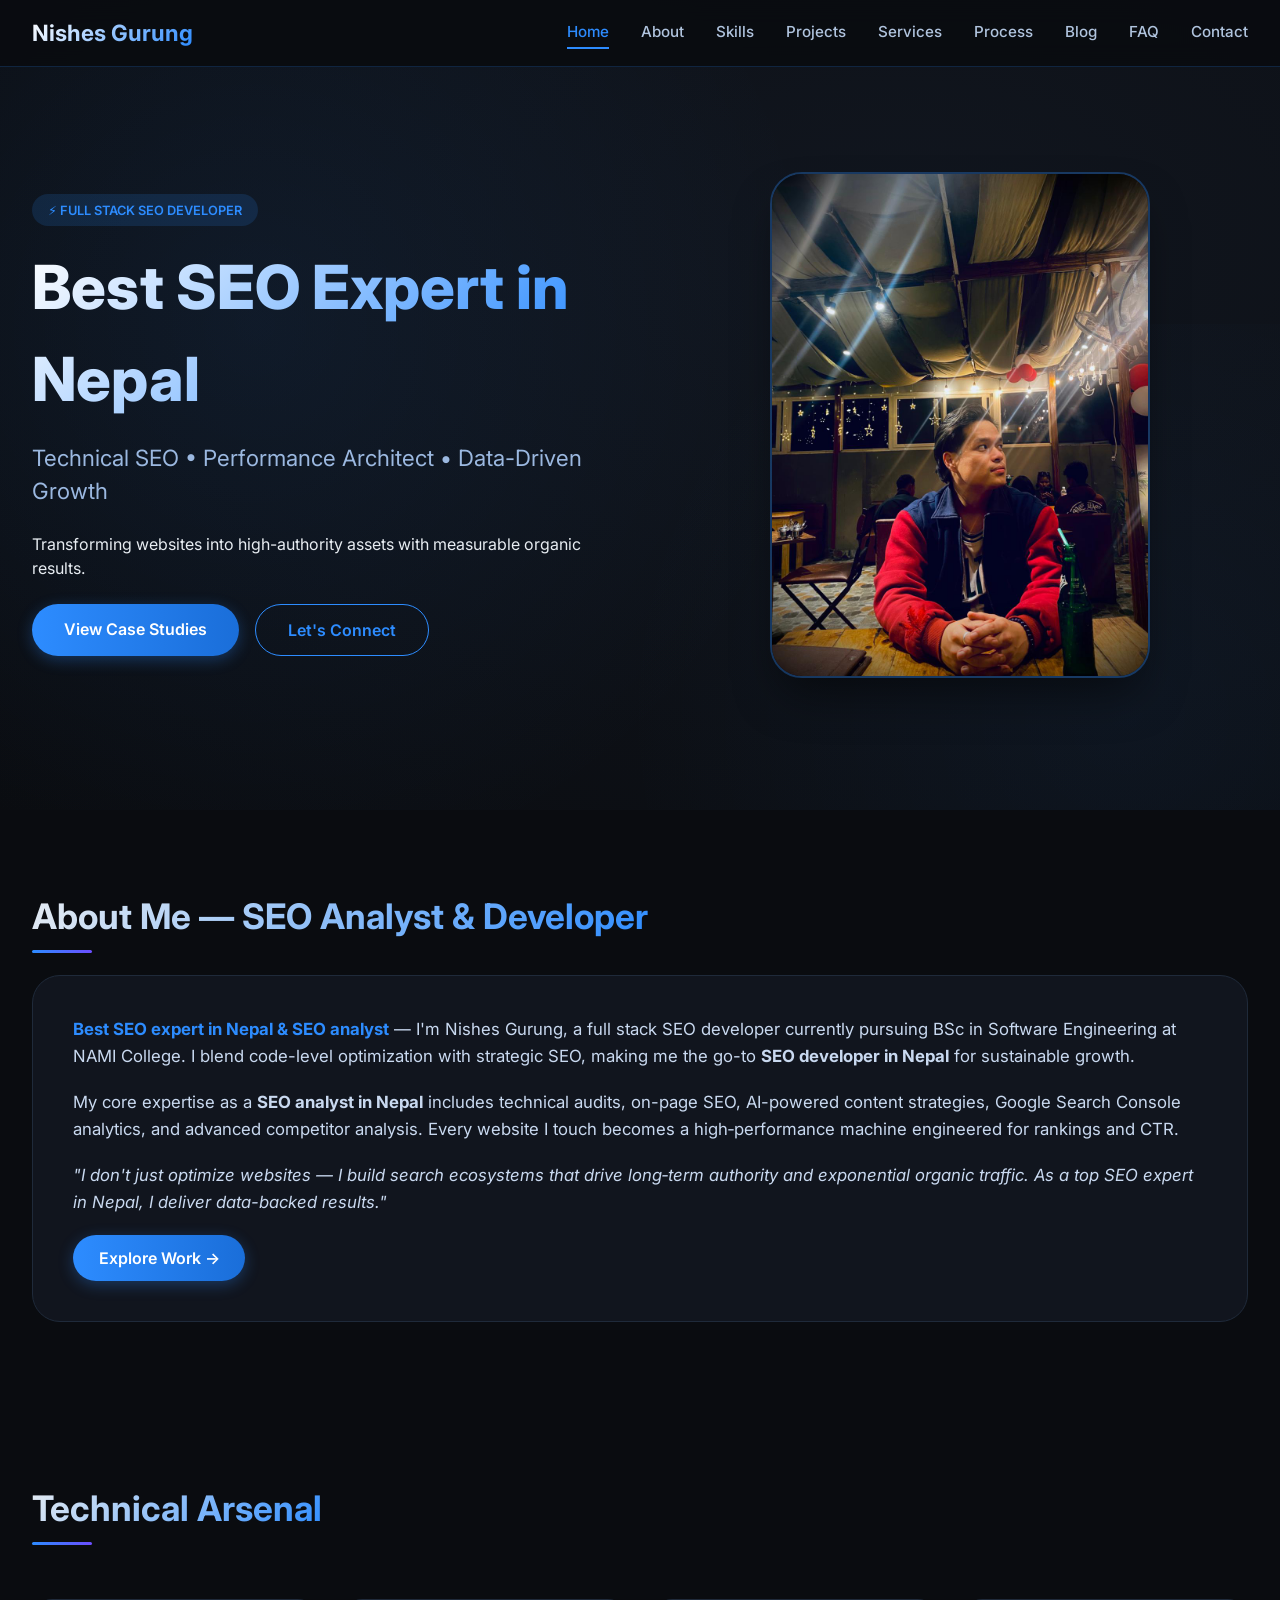
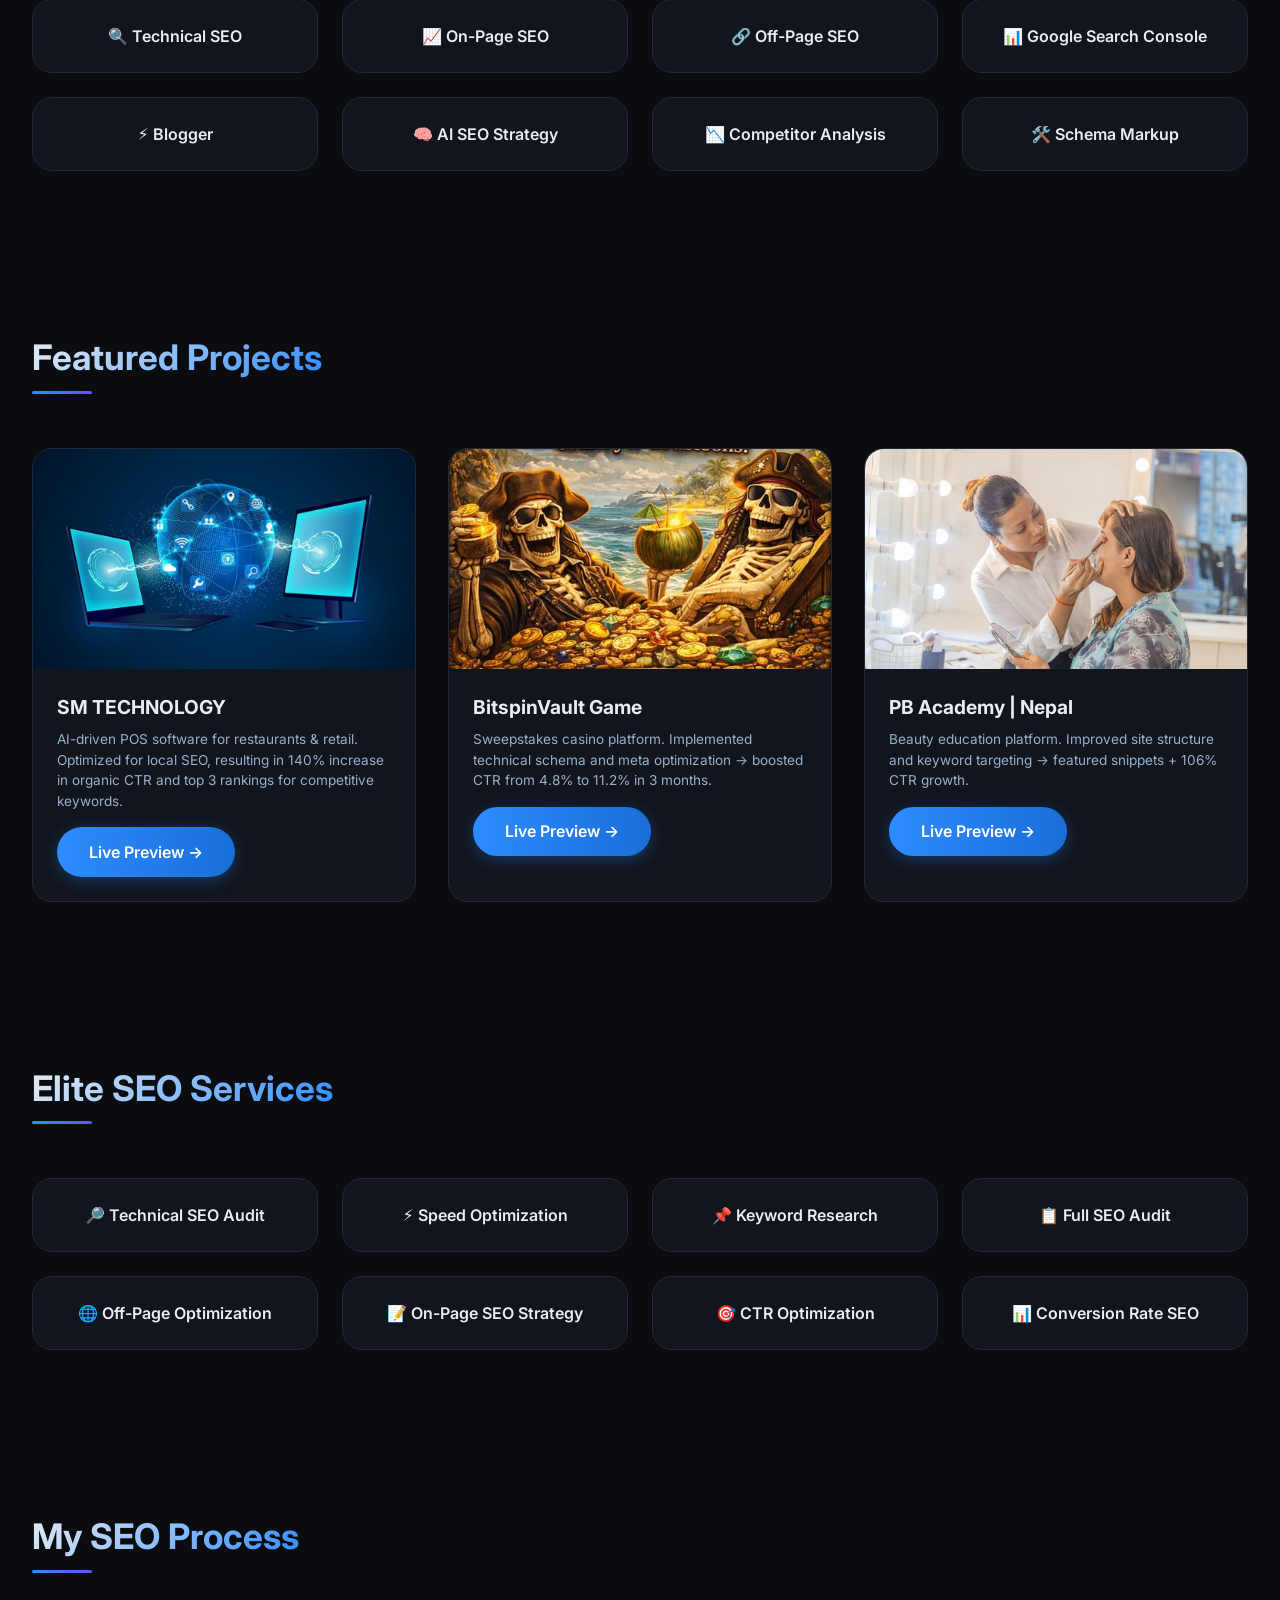
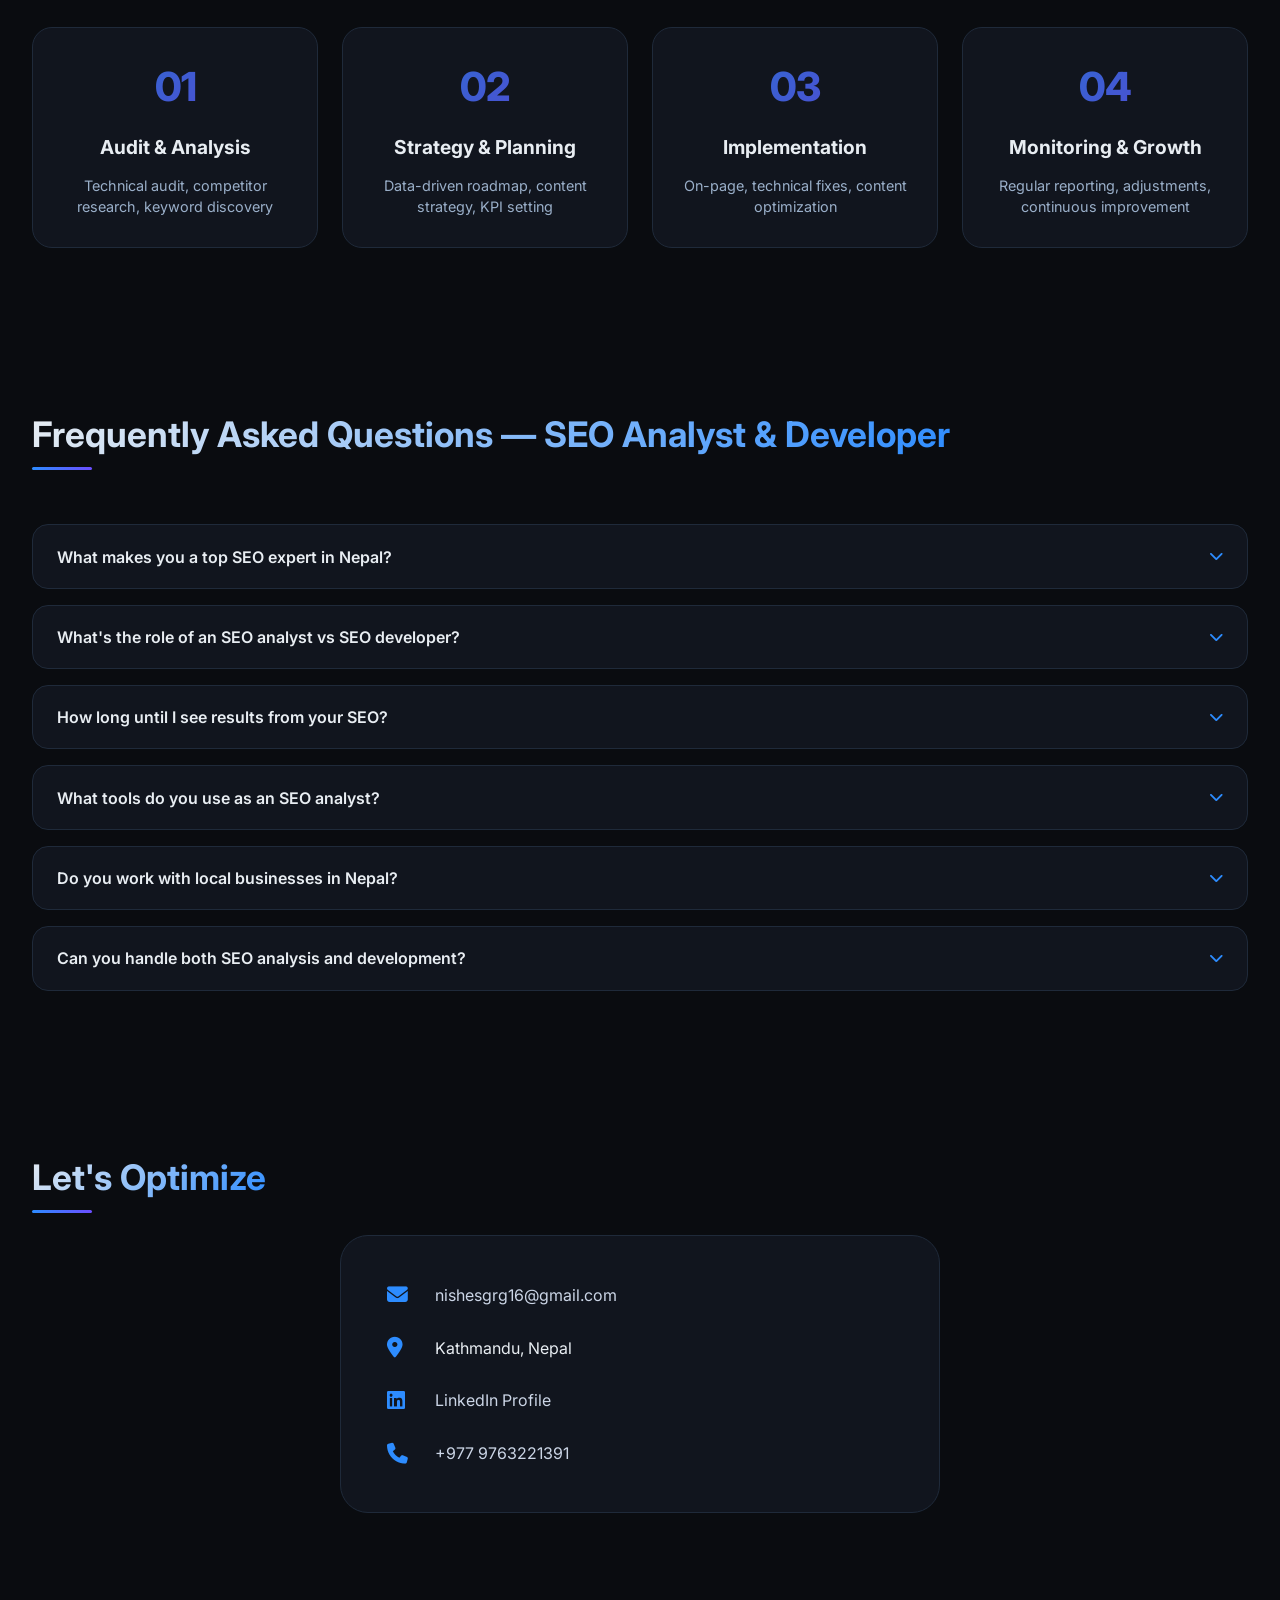
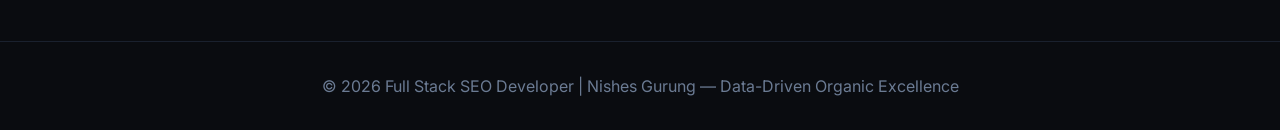
==== commit ce0e00e8: "new Changes" ====
--- a/index.html
+++ b/index.html
@@ -1,256 +1,300 @@
 <!DOCTYPE html>
 <html lang="en">
+
 <head>
     <meta charset="UTF-8">
     <meta name="viewport" content="width=device-width, initial-scale=1.0">
-    <title>Nishes Gurung | Full Stack SEO Developer & Analyst in Nepal</title>
-    <meta name="description" content="Full Stack SEO Developer portfolio showcasing projects, SEO case studies, and web development skills. Best SEO expert in Nepal offering technical SEO and data-driven growth.">
-    <meta name="keywords" content="SEO developer, full stack developer, SEO portfolio, web developer Nepal, technical SEO, SEO analyst Nepal">
-    
+    <title>Best SEO Expert in Nepal | Nishes Gurung</title>
+    <meta name="description"
+        content="Looking for the best SEO expert in Nepal? Nishes Gurung provides technical SEO, on-page optimization, SEO audits, schema markup, and data-driven strategies">
+    <meta name="keywords"
+        content="SEO developer, full stack SEO developer, SEO portfolio, web developer Nepal, technical SEO in Nepal, SEO analyst Nepal">
+
     <!-- Open Graph -->
     <meta property="og:title" content="Nishes Gurung | Full Stack SEO Developer Portfolio">
-    <meta property="og:description" content="SEO optimized developer portfolio with projects and case studies - Best SEO Expert in Nepal">
+    <meta property="og:description"
+        content="SEO optimized developer portfolio with projects and case studies - Best SEO Expert in Nepal">
     <meta property="og:type" content="website">
     <meta property="og:image" content="images/profile.jpeg">
-    
+    <meta name="google-site-verification" content="X0iu-PAQdB7yV3XzxMxccLAxsQQ6vaF6KbaVXhOkQGk" />
+
     <!-- Font Awesome & Google Fonts -->
     <link rel="stylesheet" href="https://cdnjs.cloudflare.com/ajax/libs/font-awesome/6.5.0/css/all.min.css">
-    <link href="https://fonts.googleapis.com/css2?family=Inter:opsz,wght@14..32,300;14..32,400;14..32,500;14..32,600;14..32,700;14..32,800&display=swap" rel="stylesheet">
-    
+    <link
+        href="https://fonts.googleapis.com/css2?family=Inter:opsz,wght@14..32,300;14..32,400;14..32,500;14..32,600;14..32,700;14..32,800&display=swap"
+        rel="stylesheet">
+
     <!-- Your updated CSS file with all animations -->
     <link rel="stylesheet" href="style.css">
 </head>
+
 <body>
 
-<!-- Page Loader -->
-<div class="page-loader" id="pageLoader">
-    <div class="loader-spinner"></div>
-</div>
-
-<!-- Back to Top Button -->
-<div class="back-to-top" id="backToTop">
-    <i class="fas fa-arrow-up"></i>
-</div>
-
-<nav class="navbar" id="navbar">
-    <div class="nav-container">
-        <div class="nav-logo">
-            <a href="#home">Nishes Gurung</a>
-        </div>
-        <div class="nav-menu" id="navMenu">
-            <a href="#home">Home</a>
-            <a href="#about">About</a>
-            <a href="#skills">Skills</a>
-            <a href="#projects">Projects</a>
-            <a href="#services">Services</a>
-            <a href="#process">Process</a>
-            <a href="#faq">FAQ</a>
-            <a href="#contact">Contact</a>
-        </div>
-        <div class="nav-toggle" id="navToggle">
-            <i class="fas fa-bars"></i>
-        </div>
+    <!-- Page Loader -->
+    <div class="page-loader" id="pageLoader">
+        <div class="loader-spinner"></div>
     </div>
-</nav>
-
-<!-- Hero Section -->
-<section id="home" class="hero">
-    <div class="hero-container">
-        <div class="hero-content">
-            <div class="hero-badge">⚡ FULL STACK SEO DEVELOPER</div>
-            <h1>Best SEO Expert in Nepal</h1>
-            <div class="highlight">Technical SEO • Performance Architect • Data-Driven Growth</div>
-            <p>Transforming websites into high-authority assets with measurable organic results.</p>
-            <div class="btn-group">
-                <a href="#projects" class="btn-primary">View Case Studies</a>
-                <a href="#contact" class="btn-outline">Let's Connect</a>
-            </div>
-        </div>
-        <div class="hero-image">
-            <img src="images/profile.jpeg" alt="Nishes Gurung - SEO Expert Nepal" onerror="this.src='https://placehold.co/500x600/1E2A3A/2D8CFF?text=Nishes+Gurung&font=montserrat'">
-        </div>
+
+    <!-- Back to Top Button -->
+    <div class="back-to-top" id="backToTop">
+        <i class="fas fa-arrow-up"></i>
     </div>
-</section>
-
-<!-- About Section -->
-<section id="about" class="section reveal-on-scroll">
-    <h2 class="section-title">About Me — SEO Analyst & Developer</h2>
-    <div class="about-grid">
-        <div class="about-text"><strong style="color:#2D8CFF;">Best SEO expert in Nepal & SEO analyst</strong> — I'm Nishes Gurung, a full stack SEO developer currently pursuing BSc in Software Engineering at NAMI College. I blend code-level optimization with strategic SEO, making me the go-to <strong>SEO developer in Nepal</strong> for sustainable growth.</div>
-        <div class="about-text">My core expertise as a <strong>SEO analyst in Nepal</strong> includes technical audits, on-page SEO, AI-powered content strategies, Google Search Console analytics, and advanced competitor analysis. Every website I touch becomes a high‑performance machine engineered for rankings and CTR.</div>
-        <div class="about-text"><i>"I don't just optimize websites — I build search ecosystems that drive long‑term authority and exponential organic traffic. As a top SEO expert in Nepal, I deliver data-backed results."</i></div>
-        <div><a href="#projects" class="btn-primary" style="padding:0.7rem 1.6rem;">Explore Work →</a></div>
-    </div>
-</section>
-
-<!-- Skills Section -->
-<section id="skills" class="section reveal-on-scroll">
-    <h2 class="section-title">Technical Arsenal</h2>
-    <div class="skills-grid">
-        <div class="skill-card">🔍 Technical SEO</div>
-        <div class="skill-card">📈 On-Page SEO</div>
-        <div class="skill-card">🔗 Off-Page SEO</div>
-        <div class="skill-card">📊 Google Search Console</div>
-        <div class="skill-card">⚡ Blogger</div>
-        <div class="skill-card">🧠 AI SEO Strategy</div>
-        <div class="skill-card">📉 Competitor Analysis</div>
-        <div class="skill-card">🛠️ Schema Markup</div>
-    </div>
-</section>
-
-<!-- Projects Section -->
-<section id="projects" class="section reveal-on-scroll">
-    <h2 class="section-title">Featured Projects</h2>
-    <div class="projects-grid">
-        <div class="project-card">
-            <div class="project-img">
-                <img src="images/smTech.jpg" alt="SM Technology POS Software" onerror="this.src='https://placehold.co/400x250/1E2A3A/2D8CFF?text=SM+Technology'">
-            </div>
-            <div class="project-content">
-                <h3>SM TECHNOLOGY</h3>
-                <p>AI-driven POS software for restaurants & retail. Optimized for local SEO, resulting in 140% increase in organic CTR and top 3 rankings for competitive keywords.</p>
-                <a href="https://www.smtechme.com/" class="btn-primary" target="_blank">Live Preview →</a>
-            </div>
-        </div>
-
-        <div class="project-card">
-            <div class="project-img">
-                <img src="images/bitspin.jpg" alt="BitspinVault Game Platform" onerror="this.src='https://placehold.co/400x250/1E2A3A/2D8CFF?text=BitspinVault'">
-            </div>
-            <div class="project-content">
-                <h3>BitspinVault Game</h3>
-                <p>Sweepstakes casino platform. Implemented technical schema and meta optimization → boosted CTR from 4.8% to 11.2% in 3 months.</p>
-                <a href="https://www.bitspinvault.com/" class="btn-primary" target="_blank">Live Preview →</a>
-            </div>
-        </div>
-
-        <div class="project-card">
-            <div class="project-img">
-                <img src="images/pbacademy.jpg" alt="PB Academy Nepal" onerror="this.src='https://placehold.co/400x250/1E2A3A/2D8CFF?text=PB+Academy'">
-            </div>
-            <div class="project-content">
-                <h3>PB Academy | Nepal</h3>
-                <p>Beauty education platform. Improved site structure and keyword targeting → featured snippets + 106% CTR growth.</p>
-                <a href="https://pbacademy.com.np/" class="btn-primary" target="_blank">Live Preview →</a>
-            </div>
-        </div>
-    </div>
-</section>
-
-<!-- Services Section -->
-<section id="services" class="section reveal-on-scroll">
-    <h2 class="section-title">Elite SEO Services</h2>
-    <div class="services-grid">
-        <div class="service-card">🔎 Technical SEO Audit</div>
-        <div class="service-card">⚡ Speed Optimization</div>
-        <div class="service-card">📌 Keyword Research</div>
-        <div class="service-card">📋 Full SEO Audit</div>
-        <div class="service-card">🌐 Off-Page Optimization</div>
-        <div class="service-card">📝 On-Page SEO Strategy</div>
-        <div class="service-card">🎯 CTR Optimization</div>
-        <div class="service-card">📊 Conversion Rate SEO</div>
-    </div>
-</section>
-
-<!-- Process Section -->
-<section id="process" class="section reveal-on-scroll">
-    <h2 class="section-title">My SEO Process</h2>
-    <div class="process-steps">
-        <div class="step">
-            <div class="step-number">01</div>
-            <h3>Audit & Analysis</h3>
-            <p>Technical audit, competitor research, keyword discovery</p>
-        </div>
-        <div class="step">
-            <div class="step-number">02</div>
-            <h3>Strategy & Planning</h3>
-            <p>Data-driven roadmap, content strategy, KPI setting</p>
-        </div>
-        <div class="step">
-            <div class="step-number">03</div>
-            <h3>Implementation</h3>
-            <p>On-page, technical fixes, content optimization</p>
-        </div>
-        <div class="step">
-            <div class="step-number">04</div>
-            <h3>Monitoring & Growth</h3>
-            <p>Regular reporting, adjustments, continuous improvement</p>
-        </div>
-    </div>
-</section>
-
-<!-- FAQ Section -->
-<section id="faq" class="section reveal-on-scroll">
-    <h2 class="section-title">Frequently Asked Questions — SEO Analyst & Developer</h2>
-    <div class="faq-grid" id="faqContainer">
-        <div class="faq-item">
-            <div class="faq-question"><span>What makes you a top SEO expert in Nepal?</span><i class="fas fa-chevron-down"></i></div>
-            <div class="faq-answer">
-                <p>I combine technical SEO, data analytics, and full-stack development. As both an <strong>SEO analyst in Nepal</strong> and an <strong>SEO developer in Nepal</strong>, I deliver sustainable organic growth, not just quick fixes. My case studies prove real CTR and ranking improvements.</p>
-            </div>
-        </div>
-        <div class="faq-item">
-            <div class="faq-question"><span>What's the role of an SEO analyst vs SEO developer?</span><i class="fas fa-chevron-down"></i></div>
-            <div class="faq-answer">
-                <p>An <strong>SEO analyst in Nepal</strong> focuses on data, audits, keyword research, and competitor insights. An <strong>SEO developer in Nepal</strong> implements technical changes, schema, site speed fixes, and structured data. I excel at both roles, ensuring seamless integration.</p>
-            </div>
-        </div>
-        <div class="faq-item">
-            <div class="faq-question"><span>How long until I see results from your SEO?</span><i class="fas fa-chevron-down"></i></div>
-            <div class="faq-answer">
-                <p>Initial improvements within 3-6 months, significant ROI in 6-12 months. As a top SEO expert in Nepal, I focus on long-term authority building and algorithm-proof strategies.</p>
-            </div>
-        </div>
-        <div class="faq-item">
-            <div class="faq-question"><span>What tools do you use as an SEO analyst?</span><i class="fas fa-chevron-down"></i></div>
-            <div class="faq-answer">
-                <p>Google Search Console, GA4, SEMrush, Ahrefs, Screaming Frog, Lighthouse, and custom Python scripts for deep data analysis — everything expected from a professional <strong>SEO analyst in Nepal</strong>.</p>
-            </div>
-        </div>
-        <div class="faq-item">
-            <div class="faq-question"><span>Do you work with local businesses in Nepal?</span><i class="fas fa-chevron-down"></i></div>
-            <div class="faq-answer">
-                <p>Yes! I help Nepali businesses dominate local search results — from Google Business Profiles to Nepali-language keywords. That's why I'm known as a <strong>top SEO expert in Nepal</strong> for local SEO.</p>
-            </div>
-        </div>
-        <div class="faq-item">
-            <div class="faq-question"><span>Can you handle both SEO analysis and development?</span><i class="fas fa-chevron-down"></i></div>
-            <div class="faq-answer">
-                <p>Absolutely. I'm a full stack <strong>SEO developer in Nepal</strong> meaning I can audit, plan, and also implement code-level fixes (JavaScript, meta tags, structured data, performance tuning).</p>
-            </div>
-        </div>
-    </div>
-</section>
-
-<!-- Contact Section -->
-<section id="contact" class="section reveal-on-scroll">
-    <h2 class="section-title">Let's Optimize</h2>
-    <div class="contact-card">
-        <div class="contact-item">
-            <i class="fa-solid fa-envelope"></i>
-            <a href="mailto:nishesgrg16@gmail.com">nishesgrg16@gmail.com</a>
-        </div>
-        <div class="contact-item">
-            <i class="fa-solid fa-location-dot"></i>
-            <span>Kathmandu, Nepal</span>
-        </div>
-        <div class="contact-item">
-            <i class="fa-brands fa-linkedin"></i>
-            <a href="https://www.linkedin.com/in/nishes-gurung-a7381b327/" target="_blank">LinkedIn Profile</a>
-        </div>
-        <div class="contact-item">
-            <i class="fa-solid fa-phone"></i>
-            <a href="tel:+9779763221391">+977 9763221391</a>
-        </div>
-    </div>
-</section>
-
-<footer>
-    <p>© 2026 Full Stack SEO Developer | Nishes Gurung — Data-Driven Organic Excellence</p>
-</footer>
-
-<!-- JavaScript for all animations and interactions -->
-<script src="script.js"></script>
+
+    <nav class="navbar" id="navbar">
+        <div class="nav-container">
+            <div class="nav-logo">
+                <a href="#home">Nishes Gurung</a>
+            </div>
+            <div class="nav-menu" id="navMenu">
+                <a href="#home">Home</a>
+                <a href="#about">About</a>
+                <a href="#skills">Skills</a>
+                <a href="#projects">Projects</a>
+                <a href="#services">Services</a>
+                <a href="#process">Process</a>
+                <a href="/blog/">Blog</a>
+                <a href="#faq">FAQ</a>
+                <a href="#contact">Contact</a>
+            </div>
+            <div class="nav-toggle" id="navToggle">
+                <i class="fas fa-bars"></i>
+            </div>
+        </div>
+    </nav>
+
+    <!-- Hero Section -->
+    <section id="home" class="hero">
+        <div class="hero-container">
+            <div class="hero-content">
+                <div class="hero-badge">⚡ FULL STACK SEO DEVELOPER</div>
+                <h1>Best SEO Expert in Nepal</h1>
+                <div class="highlight">Technical SEO • Performance Architect • Data-Driven Growth</div>
+                <p>Transforming websites into high-authority assets with measurable organic results.</p>
+                <div class="btn-group">
+                    <a href="#projects" class="btn-primary">View Case Studies</a>
+                    <a href="#contact" class="btn-outline">Let's Connect</a>
+                </div>
+            </div>
+            <div class="hero-image">
+                <img src="images/profile.jpeg" alt="Nishes Gurung - SEO Expert Nepal"
+                    onerror="this.src='https://placehold.co/500x600/1E2A3A/2D8CFF?text=Nishes+Gurung&font=montserrat'">
+            </div>
+        </div>
+    </section>
+
+    <!-- About Section -->
+    <section id="about" class="section reveal-on-scroll">
+        <h2 class="section-title">About Me — SEO Analyst & Developer</h2>
+        <div class="about-grid">
+            <div class="about-text"><strong style="color:#2D8CFF;">Best SEO expert in Nepal & SEO analyst</strong> — I'm
+                Nishes Gurung, a full stack SEO developer currently pursuing BSc in Software Engineering at NAMI
+                College. I blend code-level optimization with strategic SEO, making me the go-to <strong>SEO developer
+                    in Nepal</strong> for sustainable growth.</div>
+            <div class="about-text">My core expertise as a <strong>SEO analyst in Nepal</strong> includes technical
+                audits, on-page SEO, AI-powered content strategies, Google Search Console analytics, and advanced
+                competitor analysis. Every website I touch becomes a high‑performance machine engineered for rankings
+                and CTR.</div>
+            <div class="about-text"><i>"I don't just optimize websites — I build search ecosystems that drive long‑term
+                    authority and exponential organic traffic. As a top SEO expert in Nepal, I deliver data-backed
+                    results."</i></div>
+            <div><a href="#projects" class="btn-primary" style="padding:0.7rem 1.6rem;">Explore Work →</a></div>
+        </div>
+    </section>
+
+    <!-- Skills Section -->
+    <section id="skills" class="section reveal-on-scroll">
+        <h2 class="section-title">Technical Arsenal</h2>
+        <div class="skills-grid">
+            <div class="skill-card">🔍 Technical SEO</div>
+            <div class="skill-card">📈 On-Page SEO</div>
+            <div class="skill-card">🔗 Off-Page SEO</div>
+            <div class="skill-card">📊 Google Search Console</div>
+            <div class="skill-card">⚡ Blogger</div>
+            <div class="skill-card">🧠 AI SEO Strategy</div>
+            <div class="skill-card">📉 Competitor Analysis</div>
+            <div class="skill-card">🛠️ Schema Markup</div>
+        </div>
+    </section>
+
+    <!-- Projects Section -->
+    <section id="projects" class="section reveal-on-scroll">
+        <h2 class="section-title">Featured Projects</h2>
+        <div class="projects-grid">
+            <div class="project-card">
+                <div class="project-img">
+                    <img src="images/smTech.jpg" alt="SM Technology POS Software"
+                        onerror="this.src='https://placehold.co/400x250/1E2A3A/2D8CFF?text=SM+Technology'">
+                </div>
+                <div class="project-content">
+                    <h3>SM TECHNOLOGY</h3>
+                    <p>AI-driven POS software for restaurants & retail. Optimized for local SEO, resulting in 140%
+                        increase in organic CTR and top 3 rankings for competitive keywords.</p>
+                    <a href="https://www.smtechme.com/" class="btn-primary" target="_blank">Live Preview →</a>
+                </div>
+            </div>
+
+            <div class="project-card">
+                <div class="project-img">
+                    <img src="images/bitspin.jpg" alt="BitspinVault Game Platform"
+                        onerror="this.src='https://placehold.co/400x250/1E2A3A/2D8CFF?text=BitspinVault'">
+                </div>
+                <div class="project-content">
+                    <h3>BitspinVault Game</h3>
+                    <p>Sweepstakes casino platform. Implemented technical schema and meta optimization → boosted CTR
+                        from 4.8% to 11.2% in 3 months.</p>
+                    <a href="https://www.bitspinvault.com/" class="btn-primary" target="_blank">Live Preview →</a>
+                </div>
+            </div>
+
+            <div class="project-card">
+                <div class="project-img">
+                    <img src="images/pbacademy.jpg" alt="PB Academy Nepal"
+                        onerror="this.src='https://placehold.co/400x250/1E2A3A/2D8CFF?text=PB+Academy'">
+                </div>
+                <div class="project-content">
+                    <h3>PB Academy | Nepal</h3>
+                    <p>Beauty education platform. Improved site structure and keyword targeting → featured snippets +
+                        106% CTR growth.</p>
+                    <a href="https://pbacademy.com.np/" class="btn-primary" target="_blank">Live Preview →</a>
+                </div>
+            </div>
+        </div>
+    </section>
+
+    <!-- Services Section -->
+    <section id="services" class="section reveal-on-scroll">
+        <h2 class="section-title">Elite SEO Services</h2>
+        <div class="services-grid">
+            <div class="service-card">🔎 Technical SEO Audit</div>
+            <div class="service-card">⚡ Speed Optimization</div>
+            <div class="service-card">📌 Keyword Research</div>
+            <div class="service-card">📋 Full SEO Audit</div>
+            <div class="service-card">🌐 Off-Page Optimization</div>
+            <div class="service-card">📝 On-Page SEO Strategy</div>
+            <div class="service-card">🎯 CTR Optimization</div>
+            <div class="service-card">📊 Conversion Rate SEO</div>
+        </div>
+    </section>
+
+    <!-- Process Section -->
+    <section id="process" class="section reveal-on-scroll">
+        <h2 class="section-title">My SEO Process</h2>
+        <div class="process-steps">
+            <div class="step">
+                <div class="step-number">01</div>
+                <h3>Audit & Analysis</h3>
+                <p>Technical audit, competitor research, keyword discovery</p>
+            </div>
+            <div class="step">
+                <div class="step-number">02</div>
+                <h3>Strategy & Planning</h3>
+                <p>Data-driven roadmap, content strategy, KPI setting</p>
+            </div>
+            <div class="step">
+                <div class="step-number">03</div>
+                <h3>Implementation</h3>
+                <p>On-page, technical fixes, content optimization</p>
+            </div>
+            <div class="step">
+                <div class="step-number">04</div>
+                <h3>Monitoring & Growth</h3>
+                <p>Regular reporting, adjustments, continuous improvement</p>
+            </div>
+        </div>
+    </section>
+
+    <!-- FAQ Section -->
+    <section id="faq" class="section reveal-on-scroll">
+        <h2 class="section-title">Frequently Asked Questions — SEO Analyst & Developer</h2>
+        <div class="faq-grid" id="faqContainer">
+            <div class="faq-item">
+                <div class="faq-question"><span>What makes you a top SEO expert in Nepal?</span><i
+                        class="fas fa-chevron-down"></i></div>
+                <div class="faq-answer">
+                    <p>I combine technical SEO, data analytics, and full-stack development. As both an <strong>SEO
+                            analyst in Nepal</strong> and an <strong>SEO developer in Nepal</strong>, I deliver
+                        sustainable organic growth, not just quick fixes. My case studies prove real CTR and ranking
+                        improvements.</p>
+                </div>
+            </div>
+            <div class="faq-item">
+                <div class="faq-question"><span>What's the role of an SEO analyst vs SEO developer?</span><i
+                        class="fas fa-chevron-down"></i></div>
+                <div class="faq-answer">
+                    <p>An <strong>SEO analyst in Nepal</strong> focuses on data, audits, keyword research, and
+                        competitor insights. An <strong>SEO developer in Nepal</strong> implements technical changes,
+                        schema, site speed fixes, and structured data. I excel at both roles, ensuring seamless
+                        integration.</p>
+                </div>
+            </div>
+            <div class="faq-item">
+                <div class="faq-question"><span>How long until I see results from your SEO?</span><i
+                        class="fas fa-chevron-down"></i></div>
+                <div class="faq-answer">
+                    <p>Initial improvements within 3-6 months, significant ROI in 6-12 months. As a top SEO expert in
+                        Nepal, I focus on long-term authority building and algorithm-proof strategies.</p>
+                </div>
+            </div>
+            <div class="faq-item">
+                <div class="faq-question"><span>What tools do you use as an SEO analyst?</span><i
+                        class="fas fa-chevron-down"></i></div>
+                <div class="faq-answer">
+                    <p>Google Search Console, GA4, SEMrush, Ahrefs, Screaming Frog, Lighthouse, and custom Python
+                        scripts for deep data analysis — everything expected from a professional <strong>SEO analyst in
+                            Nepal</strong>.</p>
+                </div>
+            </div>
+            <div class="faq-item">
+                <div class="faq-question"><span>Do you work with local businesses in Nepal?</span><i
+                        class="fas fa-chevron-down"></i></div>
+                <div class="faq-answer">
+                    <p>Yes! I help Nepali businesses dominate local search results — from Google Business Profiles to
+                        Nepali-language keywords. That's why I'm known as a <strong>top SEO expert in Nepal</strong> for
+                        local SEO.</p>
+                </div>
+            </div>
+            <div class="faq-item">
+                <div class="faq-question"><span>Can you handle both SEO analysis and development?</span><i
+                        class="fas fa-chevron-down"></i></div>
+                <div class="faq-answer">
+                    <p>Absolutely. I'm a full stack <strong>SEO developer in Nepal</strong> meaning I can audit, plan,
+                        and also implement code-level fixes (JavaScript, meta tags, structured data, performance
+                        tuning).</p>
+                </div>
+            </div>
+        </div>
+    </section>
+
+    <!-- Contact Section -->
+    <section id="contact" class="section reveal-on-scroll">
+        <h2 class="section-title">Let's Optimize</h2>
+        <div class="contact-card">
+            <div class="contact-item">
+                <i class="fa-solid fa-envelope"></i>
+                <a href="mailto:nishesgrg16@gmail.com">nishesgrg16@gmail.com</a>
+            </div>
+            <div class="contact-item">
+                <i class="fa-solid fa-location-dot"></i>
+                <span>Kathmandu, Nepal</span>
+            </div>
+            <div class="contact-item">
+                <i class="fa-brands fa-linkedin"></i>
+                <a href="https://www.linkedin.com/in/nishes-gurung-a7381b327/" target="_blank">LinkedIn Profile</a>
+            </div>
+            <div class="contact-item">
+                <i class="fa-solid fa-phone"></i>
+                <a href="tel:+9779763221391">+977 9763221391</a>
+            </div>
+        </div>
+    </section>
+
+    <footer>
+        <p>© 2026 Full Stack SEO Developer | Nishes Gurung — Data-Driven Organic Excellence</p>
+    </footer>
+
+    <!-- JavaScript for all animations and interactions -->
+    <script src="script.js"></script>
 
 </body>
+
 </html>
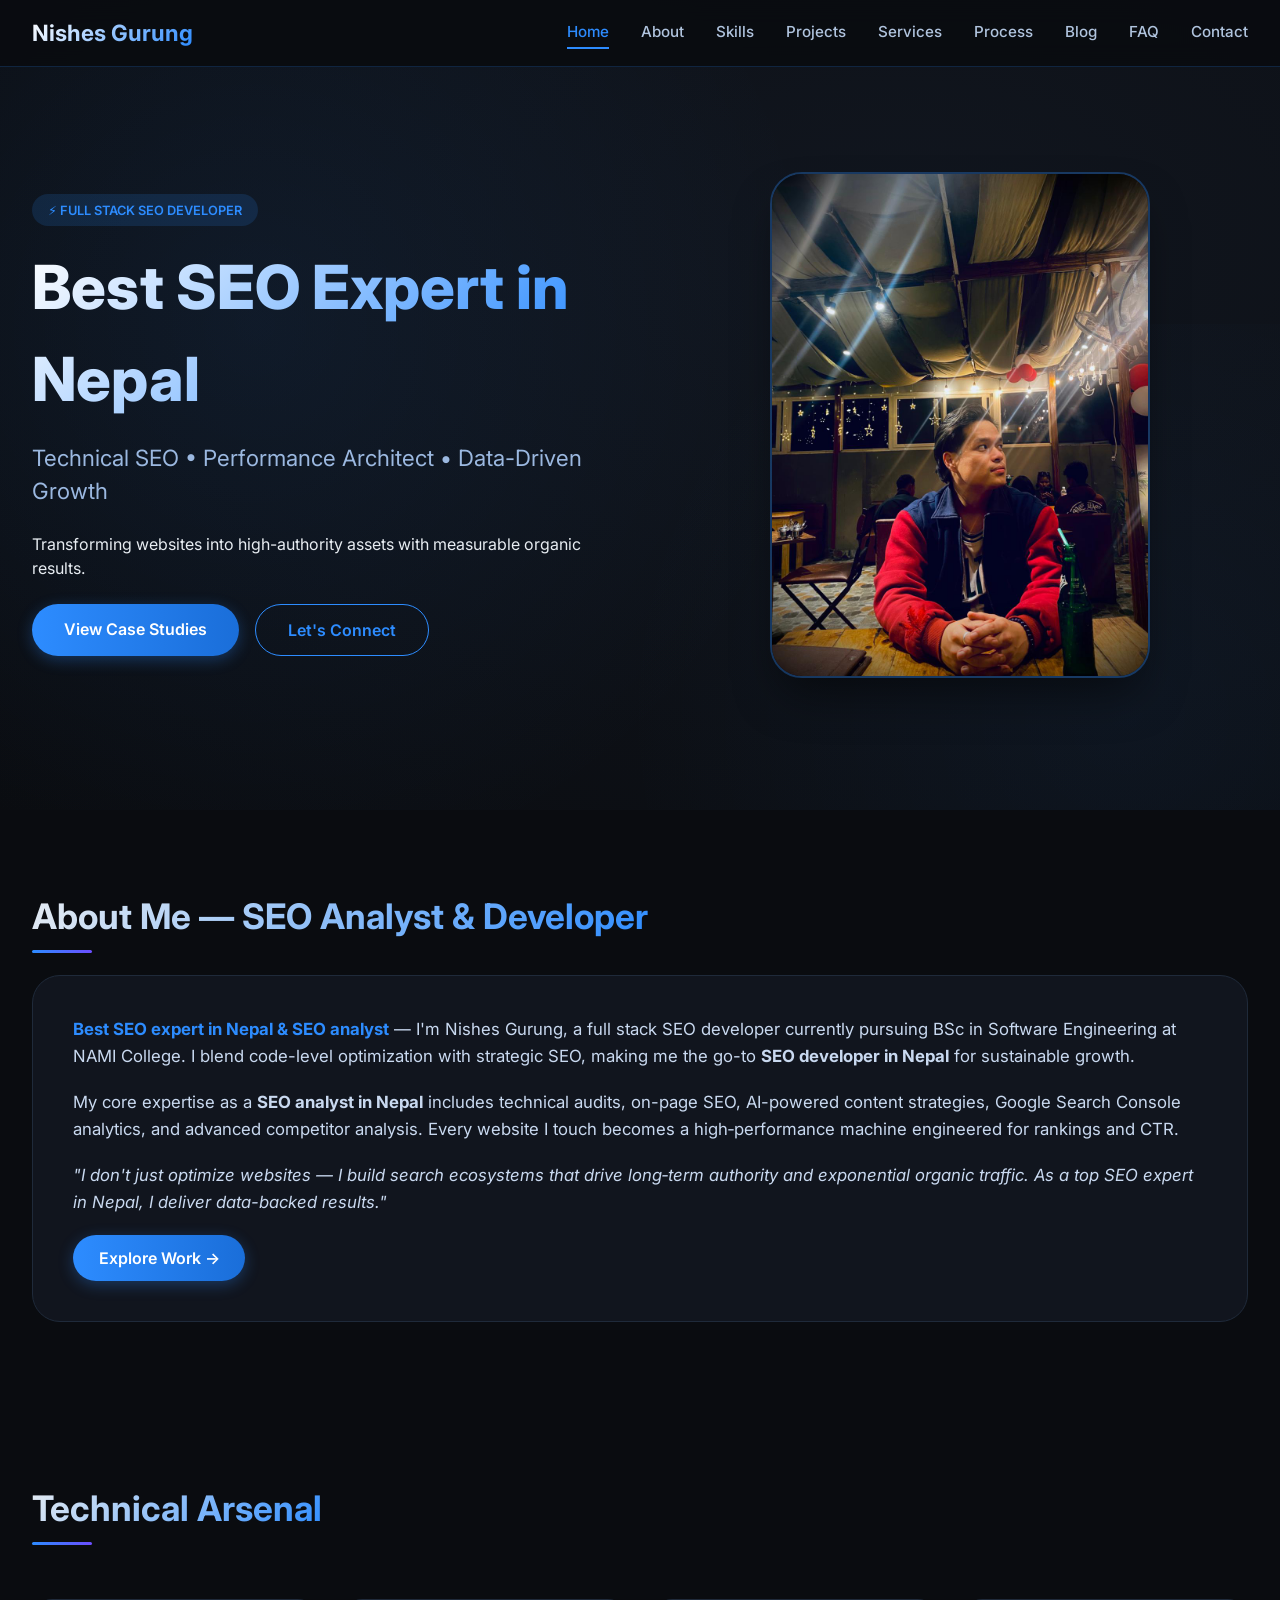
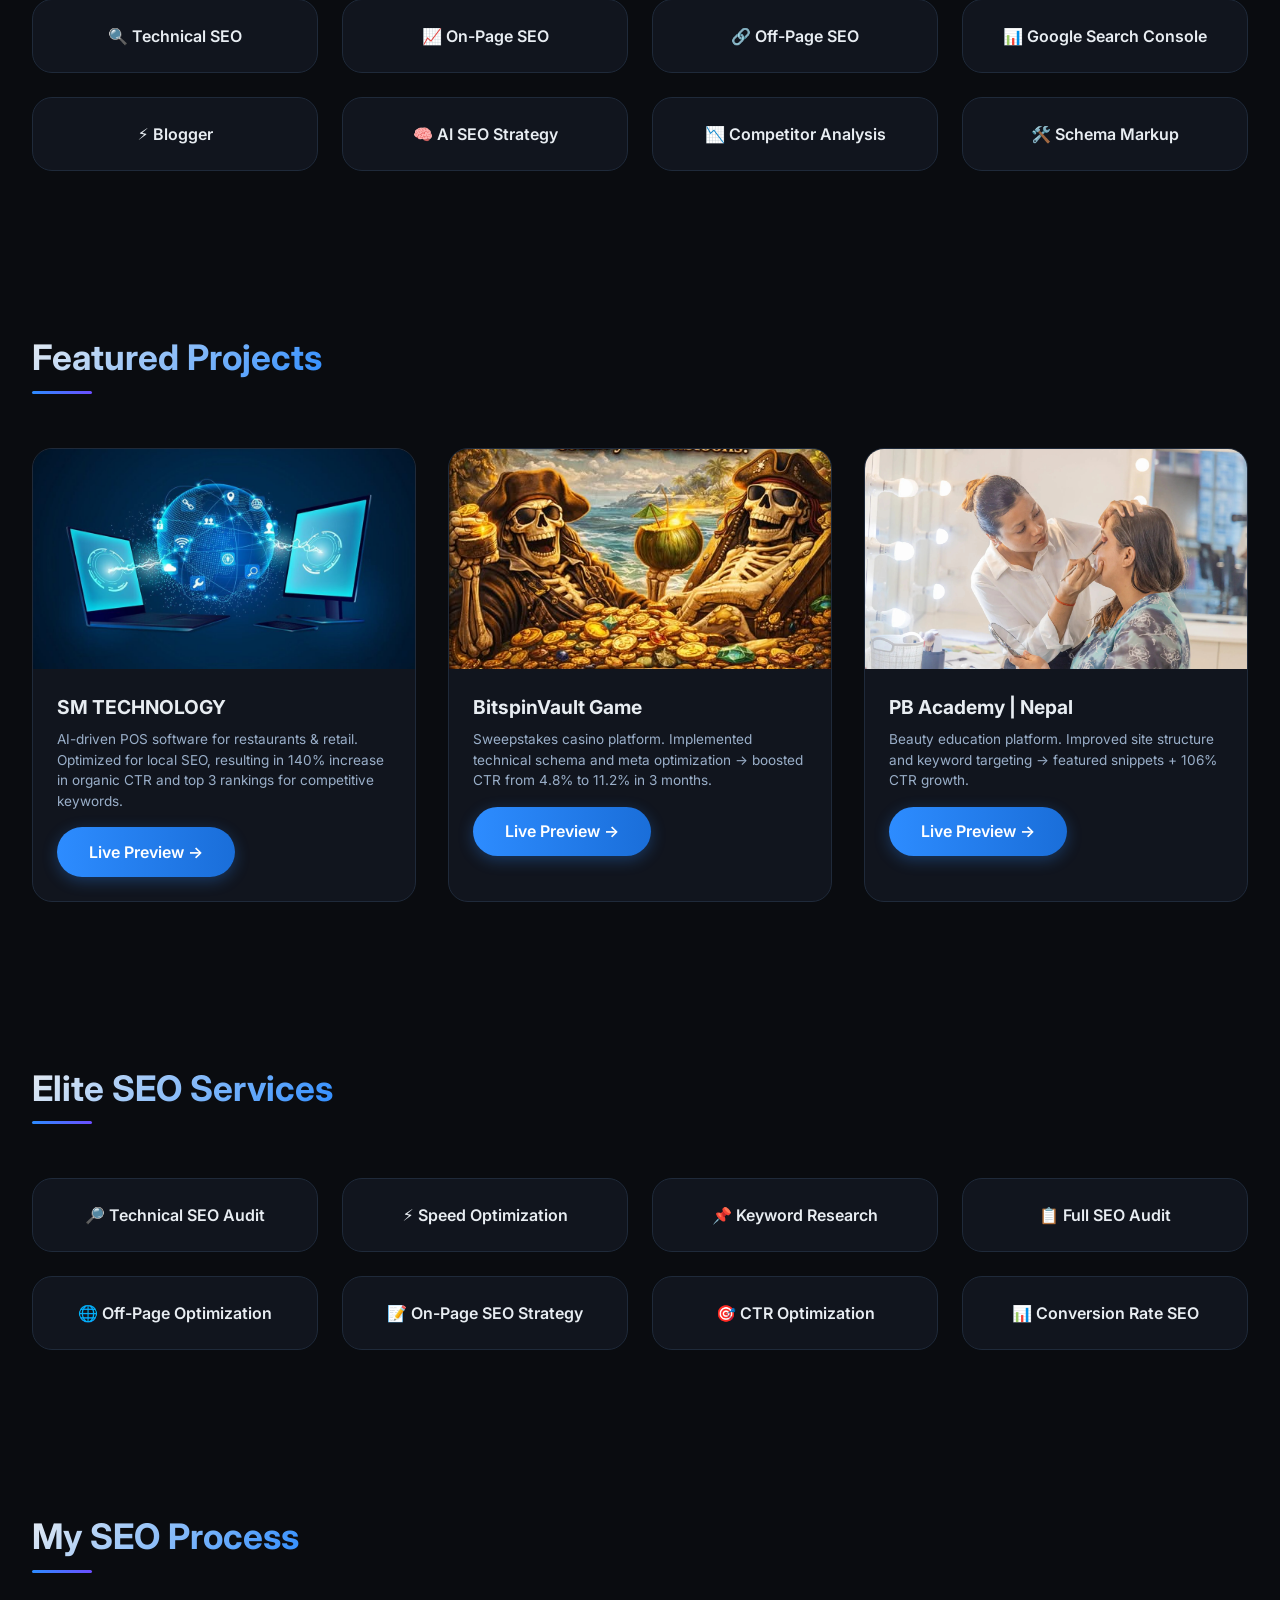
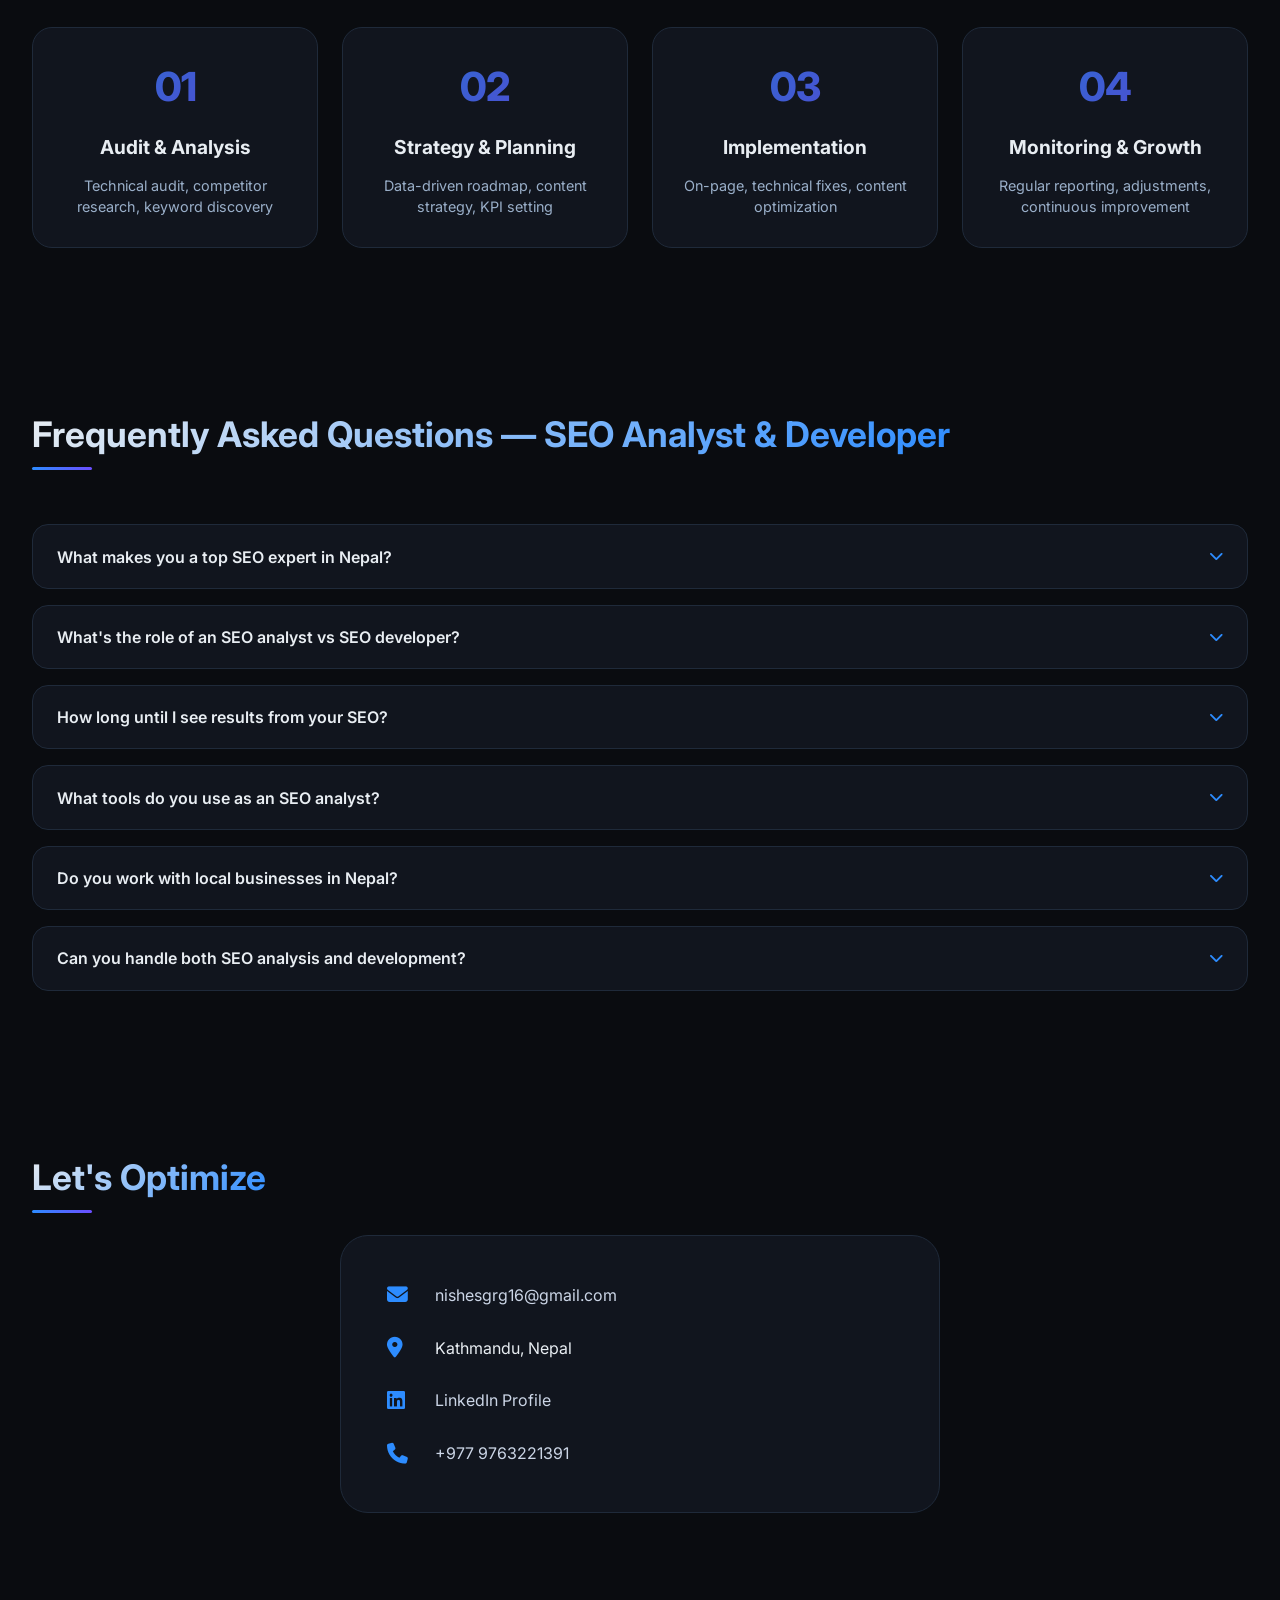
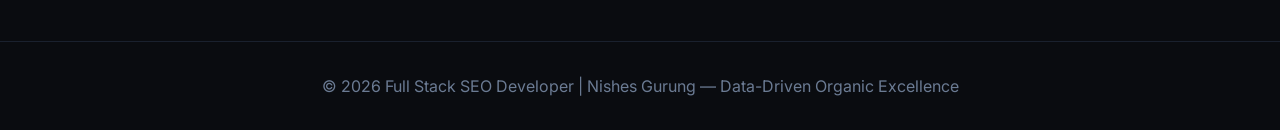
==== commit e30e6782: "pp favicon added" ====
--- a/index.html
+++ b/index.html
@@ -17,6 +17,7 @@
     <meta property="og:type" content="website">
     <meta property="og:image" content="images/profile.jpeg">
     <meta name="google-site-verification" content="X0iu-PAQdB7yV3XzxMxccLAxsQQ6vaF6KbaVXhOkQGk" />
+    <link rel="icon" type="image/png" href="images/nish2.png">
 
     <!-- Font Awesome & Google Fonts -->
     <link rel="stylesheet" href="https://cdnjs.cloudflare.com/ajax/libs/font-awesome/6.5.0/css/all.min.css">
